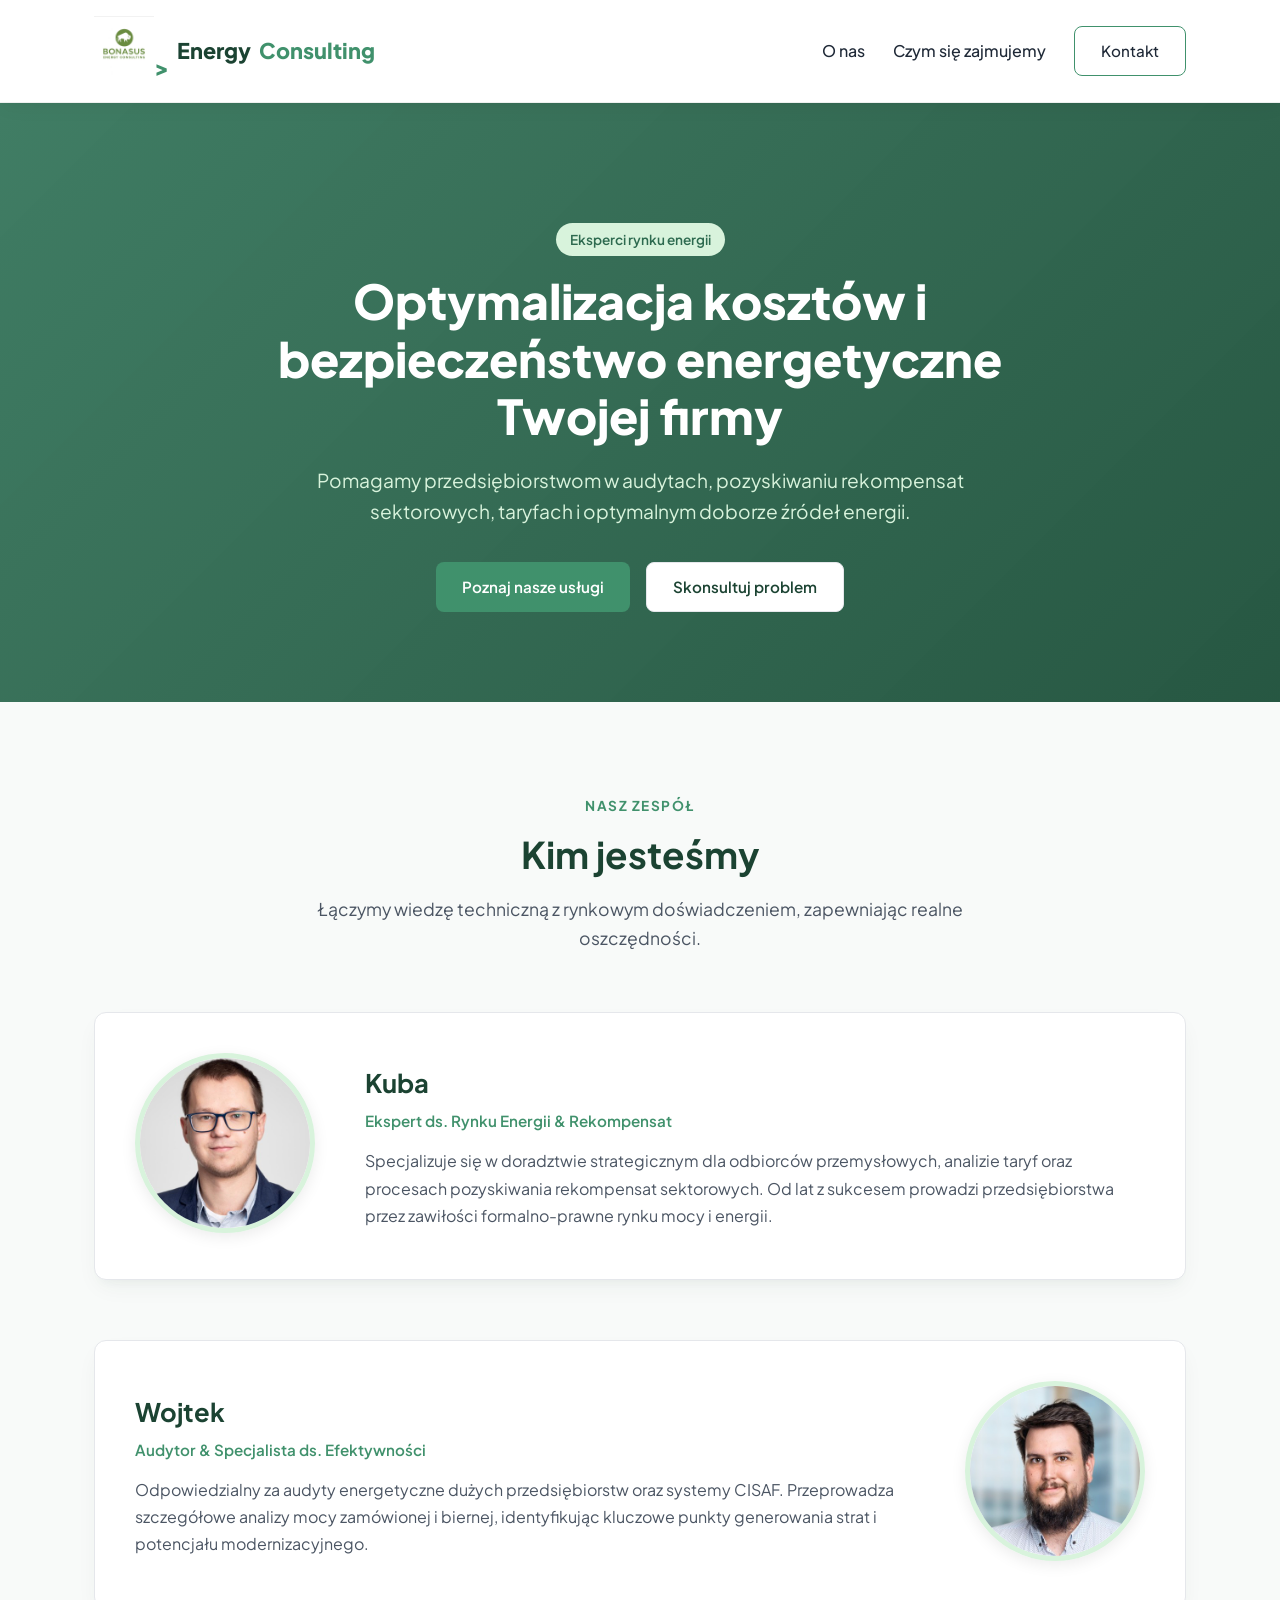
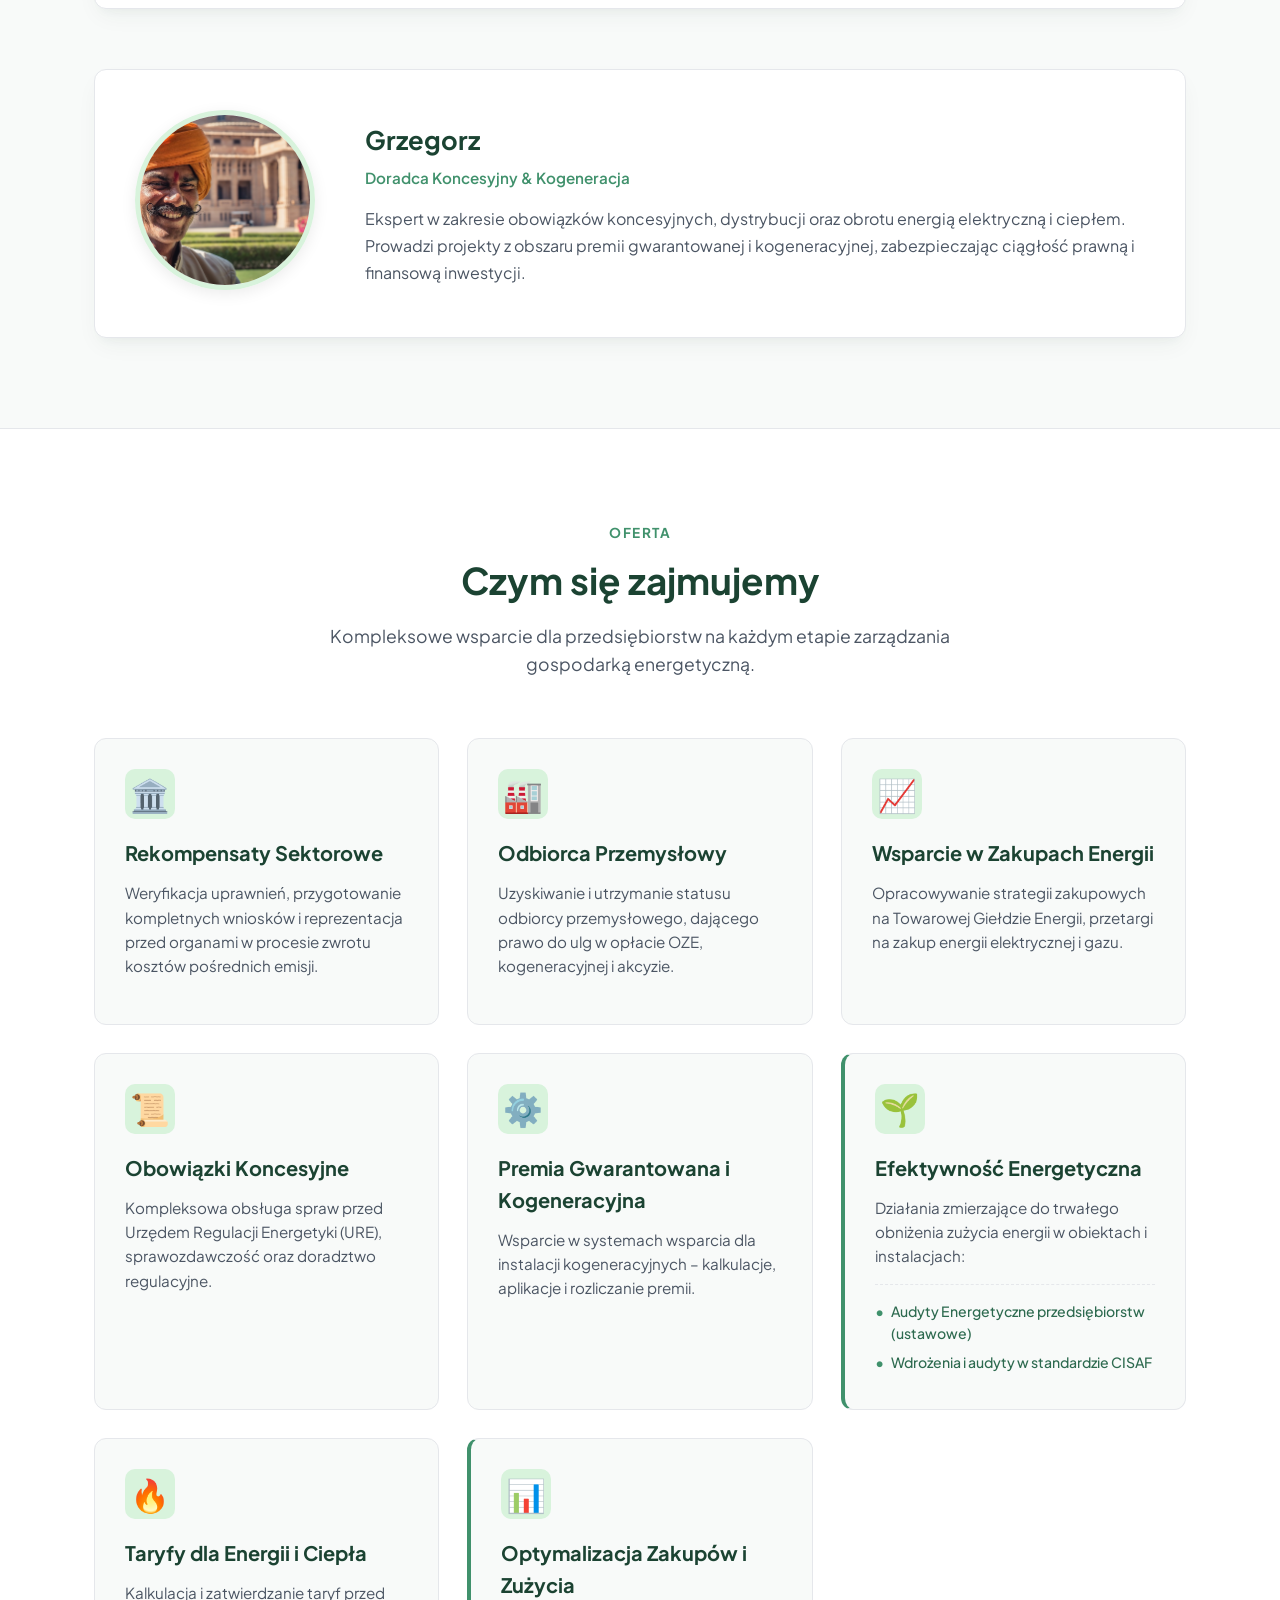
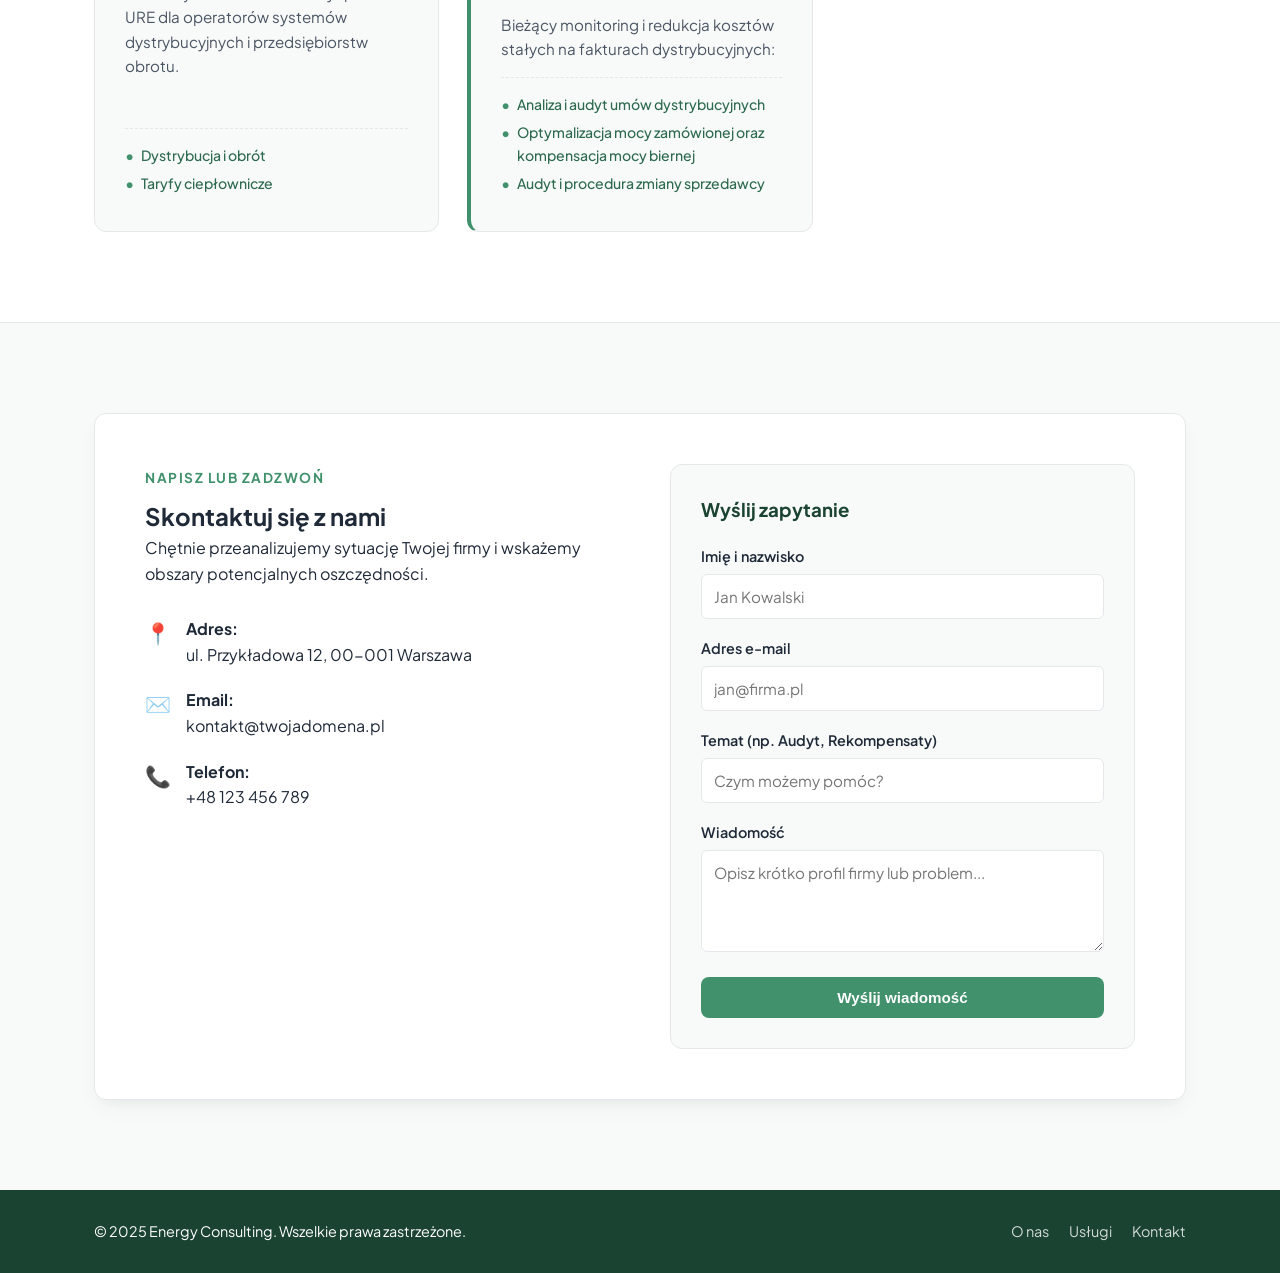
==== index.html @ 38e38ac5 "Css changes" ====
<!DOCTYPE html>
<html lang="pl">
<head>
    <meta charset="UTF-8">
    <meta name="viewport" content="width=device-width, initial-scale=1.0">
    <title>Doradztwo Energetyczne – Optymalizacja i Usługi</title>
    <link rel="preconnect" href="https://fonts.googleapis.com">
    <link rel="preconnect" href="https://fonts.gstatic.com" crossorigin>
    <link href="https://fonts.googleapis.com/css2?family=Plus+Jakarta+Sans:wght@400;500;600;700;800&display=swap" rel="stylesheet">
    <link rel="stylesheet" href="style.css">
</head>
<body>

    <!-- NAWIGACJA -->
    <header class="navbar">
        <div class="container nav-container">
            <a href="#" class="logo">
                <span class="logo-accent"><img src="photos/logo.jfif" alt="logo" width="60" height="60">></span> Energy<span>Consulting</span>
            </a>
            <nav class="nav-links">
                <a href="#o-nas">O nas</a>
                <a href="#uslugi">Czym się zajmujemy</a>
                <a href="#kontakt" class="btn btn-outline">Kontakt</a>
            </nav>
        </div>
    </header>

    <!-- HERO SECTION -->
    <section class="hero">
        <div class="container hero-content">
            <span class="badge">Eksperci rynku energii</span>
            <h1>Optymalizacja kosztów i bezpieczeństwo energetyczne Twojej firmy</h1>
            <p>Pomagamy przedsiębiorstwom w audytach, pozyskiwaniu rekompensat sektorowych, taryfach i optymalnym doborze źródeł energii.</p>
            <div class="hero-buttons">
                <a href="#uslugi" class="btn btn-primary">Poznaj nasze usługi</a>
                <a href="#kontakt" class="btn btn-secondary">Skonsultuj problem</a>
            </div>
        </div>
    </section>

    <!-- SEKCJA: O NAS / KIM JESTEŚMY (ZDJĘCIA NAPRZEMIENNIE LEWO/PRAWO) -->
    <section id="o-nas" class="section team-section">
        <div class="container">
            <div class="section-header">
                <span class="section-subtitle">Nasz zespół</span>
                <h2>Kim jesteśmy</h2>
                <p>Łączymy wiedzę techniczną z rynkowym doświadczeniem, zapewniając realne oszczędności.</p>
            </div>

            <div class="team-list">
                <!-- Osoba 1: Zdjęcie LEWO, tekst PRAWO -->
                <article class="team-card">
                    <div class="team-image-wrapper">
                        <img src="photos/Ja.jfif" alt="Kuba" class="team-avatar">
                    </div>
                    <div class="team-info">
                        <h3>Kuba</h3>
                        <span class="team-role">Ekspert ds. Rynku Energii & Rekompensat</span>
                        <p>Specjalizuje się w doradztwie strategicznym dla odbiorców przemysłowych, analizie taryf oraz procesach pozyskiwania rekompensat sektorowych. Od lat z sukcesem prowadzi przedsiębiorstwa przez zawiłości formalno-prawne rynku mocy i energii.</p>
                    </div>
                </article>

                <!-- Osoba 2: Zdjęcie PRAWO, tekst LEWO (odwrócone automatycznie przez CSS) -->
                <article class="team-card">
                    <div class="team-image-wrapper">
                        <img src="photos/Wojtek.jfif" alt="Wojtek" class="team-avatar">
                    </div>
                    <div class="team-info">
                        <h3>Wojtek</h3>
                        <span class="team-role">Audytor & Specjalista ds. Efektywności</span>
                        <p>Odpowiedzialny za audyty energetyczne dużych przedsiębiorstw oraz systemy CISAF. Przeprowadza szczegółowe analizy mocy zamówionej i biernej, identyfikując kluczowe punkty generowania strat i potencjału modernizacyjnego.</p>
                    </div>
                </article>

                <!-- Osoba 3: Zdjęcie LEWO, tekst PRAWO -->
                <article class="team-card">
                    <div class="team-image-wrapper">
                        <img src="photos/grzegorz.jpg" alt="Grzegorz" class="team-avatar">
                    </div>
                    <div class="team-info">
                        <h3>Grzegorz</h3>
                        <span class="team-role">Doradca Koncesyjny & Kogeneracja</span>
                        <p>Ekspert w zakresie obowiązków koncesyjnych, dystrybucji oraz obrotu energią elektryczną i ciepłem. Prowadzi projekty z obszaru premii gwarantowanej i kogeneracyjnej, zabezpieczając ciągłość prawną i finansową inwestycji.</p>
                    </div>
                </article>
            </div>
        </div>
    </section>

    <!-- SEKCJA: CZYM SIĘ ZAJMUJEMY / NASZE USŁUGI -->
    <section id="uslugi" class="section services-section">
        <div class="container">
            <div class="section-header">
                <span class="section-subtitle">Oferta</span>
                <h2>Czym się zajmujemy</h2>
                <p>Kompleksowe wsparcie dla przedsiębiorstw na każdym etapie zarządzania gospodarką energetyczną.</p>
            </div>

            <div class="services-grid">
                <!-- Usługa 1 -->
                <div class="service-card">
                    <div class="service-icon">🏛️</div>
                    <h3>Rekompensaty Sektorowe</h3>
                    <p>Weryfikacja uprawnień, przygotowanie kompletnych wniosków i reprezentacja przed organami w procesie zwrotu kosztów pośrednich emisji.</p>
                </div>

                <!-- Usługa 2 -->
                <div class="service-card">
                    <div class="service-icon">🏭</div>
                    <h3>Odbiorca Przemysłowy</h3>
                    <p>Uzyskiwanie i utrzymanie statusu odbiorcy przemysłowego, dającego prawo do ulg w opłacie OZE, kogeneracyjnej i akcyzie.</p>
                </div>

                <!-- Usługa 3 -->
                <div class="service-card">
                    <div class="service-icon">📈</div>
                    <h3>Wsparcie w Zakupach Energii</h3>
                    <p>Opracowywanie strategii zakupowych na Towarowej Giełdzie Energii, przetargi na zakup energii elektrycznej i gazu.</p>
                </div>

                <!-- Usługa 4 -->
                <div class="service-card">
                    <div class="service-icon">📜</div>
                    <h3>Obowiązki Koncesyjne</h3>
                    <p>Kompleksowa obsługa spraw przed Urzędem Regulacji Energetyki (URE), sprawozdawczość oraz doradztwo regulacyjne.</p>
                </div>

                <!-- Usługa 5 -->
                <div class="service-card">
                    <div class="service-icon">⚙️</div>
                    <h3>Premia Gwarantowana i Kogeneracyjna</h3>
                    <p>Wsparcie w systemach wsparcia dla instalacji kogeneracyjnych – kalkulacje, aplikacje i rozliczanie premii.</p>
                </div>

                <!-- Usługa 6 (Grupa) -->
                <div class="service-card featured">
                    <div class="service-icon">🌱</div>
                    <h3>Efektywność Energetyczna</h3>
                    <p>Działania zmierzające do trwałego obniżenia zużycia energii w obiektach i instalacjach:</p>
                    <ul class="service-subitems">
                        <li>Audyty Energetyczne przedsiębiorstw (ustawowe)</li>
                        <li>Wdrożenia i audyty w standardzie CISAF</li>
                    </ul>
                </div>

                <!-- Usługa 7 -->
                <div class="service-card">
                    <div class="service-icon">🔥</div>
                    <h3>Taryfy dla Energii i Ciepła</h3>
                    <p>Kalkulacja i zatwierdzanie taryf przed URE dla operatorów systemów dystrybucyjnych i przedsiębiorstw obrotu.</p>
                    <ul class="service-subitems">
                        <li>Dystrybucja i obrót</li>
                        <li>Taryfy ciepłownicze</li>
                    </ul>
                </div>

                <!-- Usługa 8 (Grupa) -->
                <div class="service-card featured">
                    <div class="service-icon">📊</div>
                    <h3>Optymalizacja Zakupów i Zużycia</h3>
                    <p>Bieżący monitoring i redukcja kosztów stałych na fakturach dystrybucyjnych:</p>
                    <ul class="service-subitems">
                        <li>Analiza i audyt umów dystrybucyjnych</li>
                        <li>Optymalizacja mocy zamówionej oraz kompensacja mocy biernej</li>
                        <li>Audyt i procedura zmiany sprzedawcy</li>
                    </ul>
                </div>
            </div>
        </div>
    </section>

    <!-- SEKCJA: KONTAKT -->
    <section id="kontakt" class="section contact-section">
        <div class="container">
            <div class="contact-wrapper">
                <div class="contact-info">
                    <span class="section-subtitle">Napisz lub zadzwoń</span>
                    <h2>Skontaktuj się z nami</h2>
                    <p>Chętnie przeanalizujemy sytuację Twojej firmy i wskażemy obszary potencjalnych oszczędności.</p>
                    
                    <div class="contact-details">
                        <div class="detail-item">
                            <span class="icon">📍</span>
                            <div>
                                <strong>Adres:</strong>
                                <p>ul. Przykładowa 12, 00-001 Warszawa</p>
                            </div>
                        </div>
                        <div class="detail-item">
                            <span class="icon">✉️</span>
                            <div>
                                <strong>Email:</strong>
                                <p>kontakt@twojadomena.pl</p>
                            </div>
                        </div>
                        <div class="detail-item">
                            <span class="icon">📞</span>
                            <div>
                                <strong>Telefon:</strong>
                                <p>+48 123 456 789</p>
                            </div>
                        </div>
                    </div>
                </div>

                <form class="contact-form" action="#" method="POST" onsubmit="event.preventDefault(); alert('Wiadomość testowa wysłana!');">
                    <h3>Wyślij zapytanie</h3>
                    <div class="form-group">
                        <label for="name">Imię i nazwisko</label>
                        <input type="text" id="name" required placeholder="Jan Kowalski">
                    </div>
                    <div class="form-group">
                        <label for="email">Adres e-mail</label>
                        <input type="email" id="email" required placeholder="jan@firma.pl">
                    </div>
                    <div class="form-group">
                        <label for="subject">Temat (np. Audyt, Rekompensaty)</label>
                        <input type="text" id="subject" placeholder="Czym możemy pomóc?">
                    </div>
                    <div class="form-group">
                        <label for="message">Wiadomość</label>
                        <textarea id="message" rows="4" required placeholder="Opisz krótko profil firmy lub problem..."></textarea>
                    </div>
                    <button type="submit" class="btn btn-primary btn-block">Wyślij wiadomość</button>
                </form>
            </div>
        </div>
    </section>

    <!-- FOOTER -->
    <footer class="footer">
        <div class="container footer-content">
            <p>&copy; 2025 Energy Consulting. Wszelkie prawa zastrzeżone.</p>
            <div class="footer-links">
                <a href="#o-nas">O nas</a>
                <a href="#uslugi">Usługi</a>
                <a href="#kontakt">Kontakt</a>
            </div>
        </div>
    </footer>

</body>
</html>
---- style.css ----
/* ==========================================================================
   1. ZMIENNE KOLORYSTYCZNE (PALETA ZIELONA - MOŻESZ JE DOWOLNIE ZMIENIAĆ)
   ========================================================================== */
:root {
    --primary: #1b4332;         /* Głęboka, elegancka zieleń bazowa */
    --primary-light: #2d6a4f;   /* Jaśniejsza zieleń do nagłówków / hoverów */
    --accent: #40916c;          /* Akcentowa zieleń (przyciski, ikony) */
    --accent-glow: #d8f3dc;     /* Bardzo jasna zieleń (tła badge'y, subtelne ramki) */
    
    --bg-main: #f8faf9;         /* Bardzo delikatne, czyste tło strony */
    --bg-card: #ffffff;         /* Białe tło kart */
    --text-dark: #1f2937;       /* Kolor głównego tekstu */
    --text-muted: #4b5563;      /* Stonowany kolor opisów */
    --border-color: #e5e7eb;    /* Kolor obramowań */
    
    --font-family: 'Plus Jakarta Sans', sans-serif;
    --radius: 12px;
    --shadow: 0 10px 25px -5px rgba(27, 67, 50, 0.06), 0 8px 10px -6px rgba(27, 67, 50, 0.04);
    --shadow-hover: 0 20px 30px -10px rgba(27, 67, 50, 0.12);
}

/* ==========================================================================
   2. RESET I BAZA
   ========================================================================== */
* {
    margin: 0;
    padding: 0;
    box-sizing: border-box;
}

html {
    scroll-behavior: smooth;
}

body {
    font-family: var(--font-family);
    background-color: var(--bg-main);
    color: var(--text-dark);
    line-height: 1.6;
}

.container {
    max-width: 1140px;
    margin: 0 auto;
    padding: 0 24px;
}

.section {
    padding: 90px 0;
}

.section-header {
    text-align: center;
    max-width: 700px;
    margin: 0 auto 60px auto;
}

.section-subtitle {
    display: inline-block;
    color: var(--accent);
    text-transform: uppercase;
    font-size: 0.85rem;
    font-weight: 700;
    letter-spacing: 1.5px;
    margin-bottom: 8px;
}

.section-header h2 {
    font-size: 2.3rem;
    color: var(--primary);
    margin-bottom: 12px;
}

.section-header p {
    color: var(--text-muted);
    font-size: 1.1rem;
}

/* ==========================================================================
   3. PRZYCISKI I ELEMENTY INTERFEJSU
   ========================================================================== */
.btn {
    display: inline-flex;
    align-items: center;
    justify-content: center;
    padding: 12px 26px;
    border-radius: 8px;
    font-weight: 600;
    font-size: 0.95rem;
    text-decoration: none;
    transition: all 0.25s ease;
    cursor: pointer;
    border: none;
}

.btn-primary {
    background-color: var(--accent);
    color: #ffffff;
}

.btn-primary:hover {
    background-color: var(--primary-light);
    transform: translateY(-2px);
    box-shadow: 0 6px 15px rgba(64, 145, 108, 0.3);
}

.btn-secondary {
    background-color: #ffffff;
    color: var(--primary);
    border: 1px solid var(--border-color);
}

.btn-secondary:hover {
    background-color: var(--accent-glow);
    border-color: var(--accent);
}

.btn-outline {
    border: 1px solid var(--accent);
    color: var(--accent);
    background: transparent;
}

.btn-outline:hover {
    background-color: var(--accent);
    color: #ffffff;
}

.btn-block {
    width: 100%;
}

.badge {
    background-color: var(--accent-glow);
    color: var(--primary-light);
    padding: 6px 14px;
    border-radius: 20px;
    font-size: 0.85rem;
    font-weight: 600;
    display: inline-block;
    margin-bottom: 16px;
}

/* ==========================================================================
   4. NAWIGACJA
   ========================================================================== */
.navbar {
    background: rgba(255, 255, 255, 0.95);
    backdrop-filter: blur(10px);
    -webkit-backdrop-filter: blur(10px);
    position: sticky;
    top: 0;
    z-index: 1000;
    border-bottom: 1px solid rgba(27, 67, 50, 0.08);
    box-shadow: 0 4px 20px -2px rgba(0, 0, 0, 0.06), 
                0 2px 6px -1px rgba(0, 0, 0, 0.03);
    padding: 16px 0;
    transition: all 0.3s ease;
}

.nav-container {
    display: flex;
    justify-content: space-between;
    align-items: center;
}

.logo {
    font-size: 1.35rem;
    font-weight: 800;
    color: var(--primary);
    text-decoration: none;
    display: flex;
    align-items: center;
    gap: 8px;
}

.logo span {
    color: var(--accent);
}

.nav-links {
    display: flex;
    align-items: center;
    gap: 28px;
}

.nav-links a {
    text-decoration: none;
    color: var(--text-dark);
    font-weight: 500;
    transition: color 0.2s;
}

.nav-links a:hover {
    color: var(--accent);
}

/* ==========================================================================
   5. HERO
   ========================================================================== */
.hero {
    background: 
        linear-gradient(135deg, rgba(49, 114, 87, 0.92) 0%, rgba(27, 78, 56, 0.95) 100%),
        url('https://images.unsplash.com/photo-1473341304170-971dccb5ac1e?w=1600&fit=crop') center/cover no-repeat;
    color: #ffffff;
    padding: 120px 0 90px 0;
    text-align: center;
    box-shadow: 0 15px 35px rgba(13, 34, 25, 0.15);
}

.hero-content {
    max-width: 800px;
}

.hero h1 {
    font-size: 3rem;
    line-height: 1.2;
    color: #ffffff;
    margin-bottom: 20px;
    font-weight: 800;
}

.hero p {
    font-size: 1.2rem;
    color: #d8f3dc;
    margin-bottom: 35px;
}

.hero-buttons {
    display: flex;
    justify-content: center;
    gap: 16px;
}

.hero::after {
    content: '';
    position: absolute;
    bottom: 0;
    left: 0;
    width: 100%;
    height: 3px;
    background: linear-gradient(90deg, transparent, var(--accent), transparent);
}

/* ==========================================================================
   6. O NAS: ZDJĘCIA W OKRĘGACH NAPRZEMIENNIE (LEWO / PRAWO / LEWO)
   ========================================================================== */
.team-section {
    background-color: var(--bg-main); /* #f8faf9 */
    position: relative;
    z-index: 1;
}

   .team-list {
    display: flex;
    flex-direction: column;
    gap: 60px;
}

.team-card {
    display: flex;
    align-items: center;
    gap: 50px;
    background: var(--bg-card);
    padding: 40px;
    border-radius: var(--radius);
    border: 1px solid var(--border-color);
    box-shadow: var(--shadow);
}

/* Co drugi element odwraca kolejność (zdjęcie po prawej) */
.team-card:nth-child(even) {
    flex-direction: row-reverse;
}

.team-image-wrapper {
    flex-shrink: 0;
}

/* Okrągłe zdjęcie z obramowaniem w kolorze akcentu */
.team-avatar {
    width: 180px;
    height: 180px;
    border-radius: 50%;
    object-fit: cover;
    border: 5px solid var(--accent-glow);
    box-shadow: 0 4px 15px rgba(0, 0, 0, 0.08);
}

.team-info h3 {
    font-size: 1.6rem;
    color: var(--primary);
    margin-bottom: 4px;
}

.team-role {
    display: inline-block;
    color: var(--accent);
    font-weight: 600;
    font-size: 0.95rem;
    margin-bottom: 14px;
}

.team-info p {
    color: var(--text-muted);
    line-height: 1.7;
}

/* ==========================================================================
   7. USŁUGI (SIATKA KART - W STYLU PAWELGRABOWSKI.PRO/USLUGI)
   ========================================================================== */
.services-section {
    background-color: #ffffff;
    border-top: 1px solid var(--border-color);
    border-bottom: 1px solid var(--border-color);
}

.services-grid {
    display: grid;
    grid-template-columns: repeat(auto-fit, minmax(260px, 1fr));
    gap: 28px;
}

.service-card {
    background: var(--bg-main);
    border: 1px solid var(--border-color);
    padding: 30px;
    border-radius: var(--radius);
    transition: all 0.3s ease;
    display: flex;
    flex-direction: column;
}

.service-card:hover {
    transform: translateY(-5px);
    box-shadow: var(--shadow-hover);
    border-color: var(--accent);
}

.service-icon {
    font-size: 2rem;
    margin-bottom: 18px;
    display: inline-flex;
    align-items: center;
    justify-content: center;
    width: 50px;
    height: 50px;
    border-radius: 10px;
    background: var(--accent-glow);
}

.service-card h3 {
    font-size: 1.25rem;
    color: var(--primary);
    margin-bottom: 12px;
}

.service-card p {
    color: var(--text-muted);
    font-size: 0.95rem;
    margin-bottom: 15px;
}

.service-subitems {
    list-style: none;
    margin-top: auto;
    padding-top: 15px;
    border-top: 1px dashed var(--border-color);
}

.service-subitems li {
    font-size: 0.88rem;
    color: var(--primary-light);
    font-weight: 500;
    margin-bottom: 6px;
    position: relative;
    padding-left: 16px;
}

.service-subitems li::before {
    content: "•";
    position: absolute;
    left: 0;
    color: var(--accent);
    font-weight: bold;
}

.service-card.featured {
    border-left: 4px solid var(--accent);
}

/* ==========================================================================
   8. FORMULARZ KONTAKTOWY
   ========================================================================== */
.contact-section {
    background-color: var(--bg-main);
}

.contact-wrapper {
    display: grid;
    grid-template-columns: 1fr 1fr;
    gap: 60px;
    background: var(--bg-card);
    padding: 50px;
    border-radius: var(--radius);
    border: 1px solid var(--border-color);
    box-shadow: var(--shadow);
}

.contact-details {
    margin-top: 30px;
    display: flex;
    flex-direction: column;
    gap: 20px;
}

.detail-item {
    display: flex;
    gap: 15px;
    align-items: flex-start;
}

.detail-item .icon {
    font-size: 1.3rem;
}

.contact-form {
    background: var(--bg-main);
    padding: 30px;
    border-radius: var(--radius);
    border: 1px solid var(--border-color);
}

.contact-form h3 {
    margin-bottom: 20px;
    color: var(--primary);
}

.form-group {
    margin-bottom: 18px;
}

.form-group label {
    display: block;
    font-size: 0.9rem;
    font-weight: 600;
    color: var(--text-dark);
    margin-bottom: 6px;
}

.form-group input,
.form-group textarea {
    width: 100%;
    padding: 12px;
    border: 1px solid var(--border-color);
    border-radius: 6px;
    font-family: inherit;
    font-size: 0.95rem;
    background: #ffffff;
    transition: border-color 0.2s;
}

.form-group input:focus,
.form-group textarea:focus {
    outline: none;
    border-color: var(--accent);
    box-shadow: 0 0 0 3px rgba(64, 145, 108, 0.15);
}

/* ==========================================================================
   9. STOPKA I RESPONSYWNOŚĆ (MOBILE)
   ========================================================================== */
.footer {
    background: var(--primary);
    color: #ffffff;
    padding: 30px 0;
    font-size: 0.9rem;
}

.footer-content {
    display: flex;
    justify-content: space-between;
    align-items: center;
}

.footer-links {
    display: flex;
    gap: 20px;
}

.footer-links a {
    color: #ffffff;
    text-decoration: none;
    opacity: 0.8;
}

.footer-links a:hover {
    opacity: 1;
}

@media (max-width: 900px) {
    .contact-wrapper {
        grid-template-columns: 1fr;
    }
}

@media (max-width: 768px) {
    .hero h1 {
        font-size: 2.1rem;
    }
    
    .team-card, 
    .team-card:nth-child(even) {
        flex-direction: column;
        text-align: center;
        padding: 30px 20px;
    }

    .nav-links {
        display: none; /* w prostej wersji ukryte na telefonie */
    }

    .footer-content {
        flex-direction: column;
        gap: 15px;
        text-align: center;
    }
}
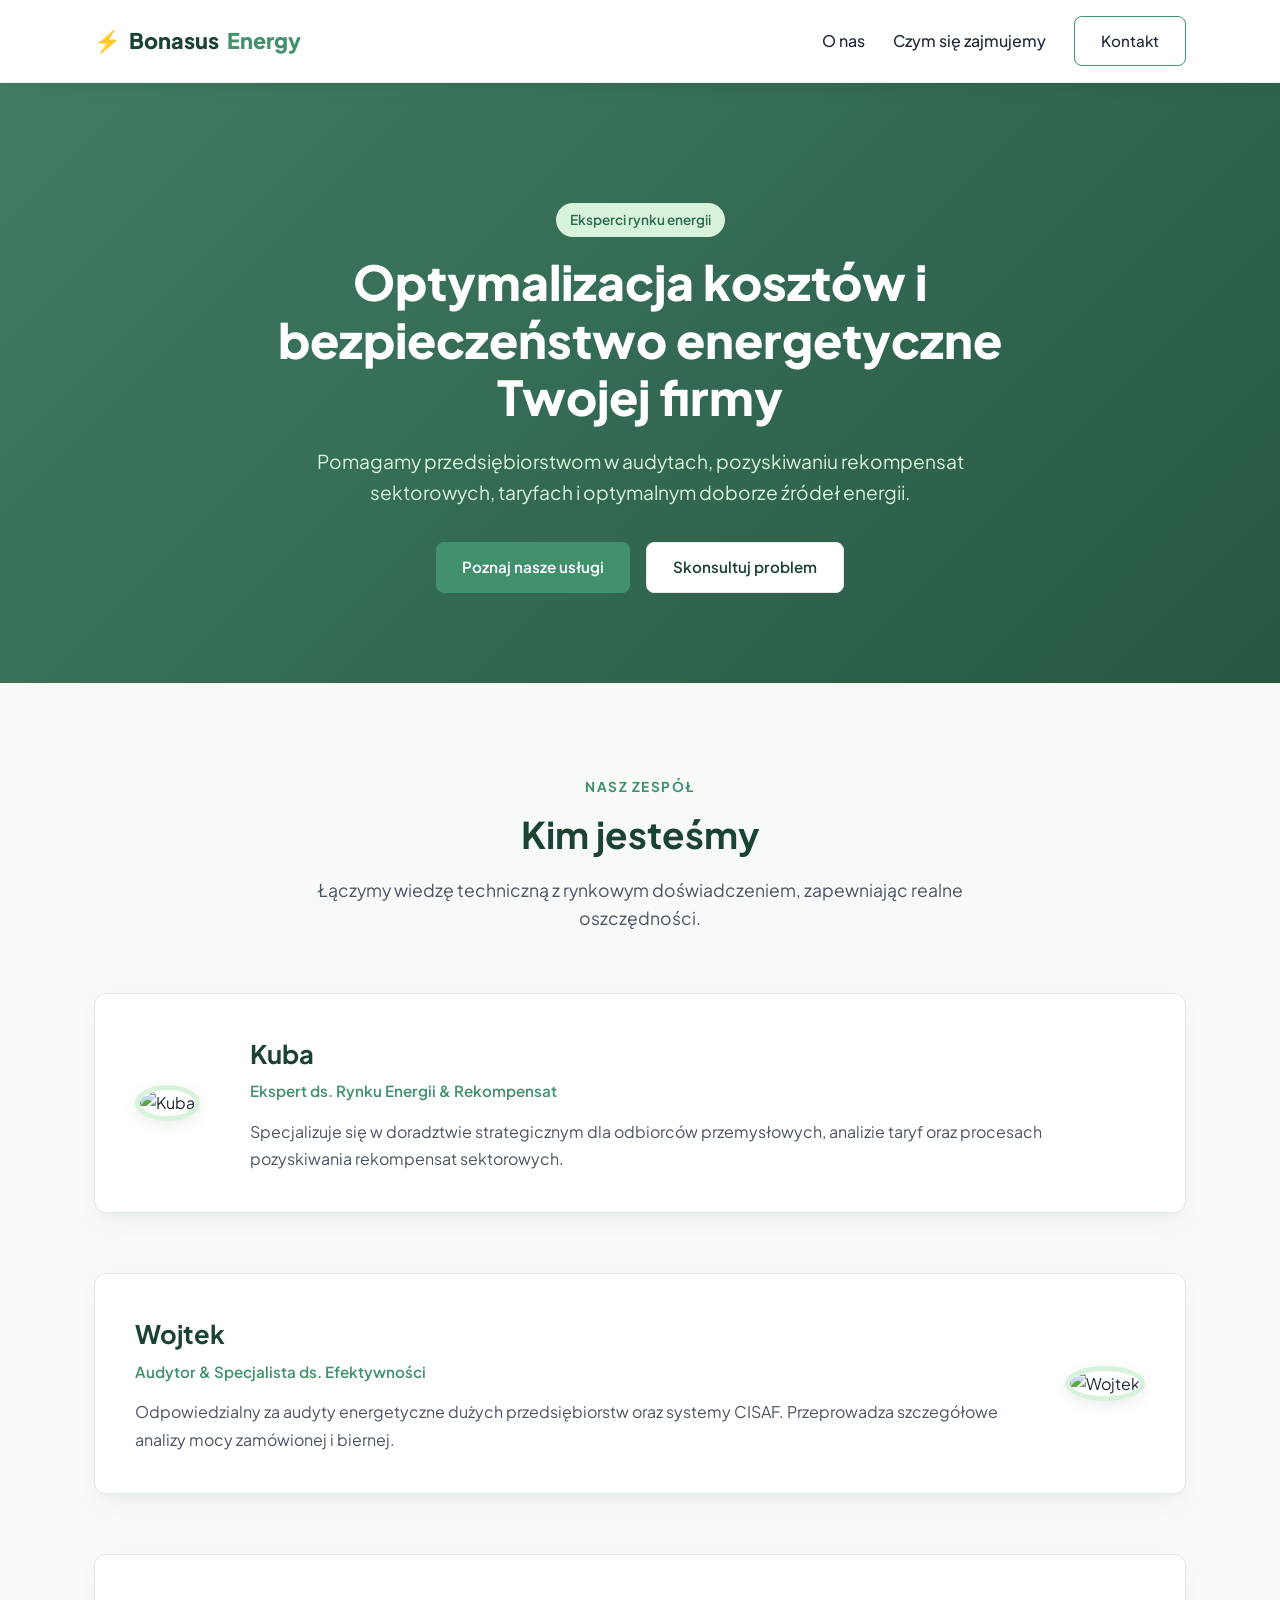
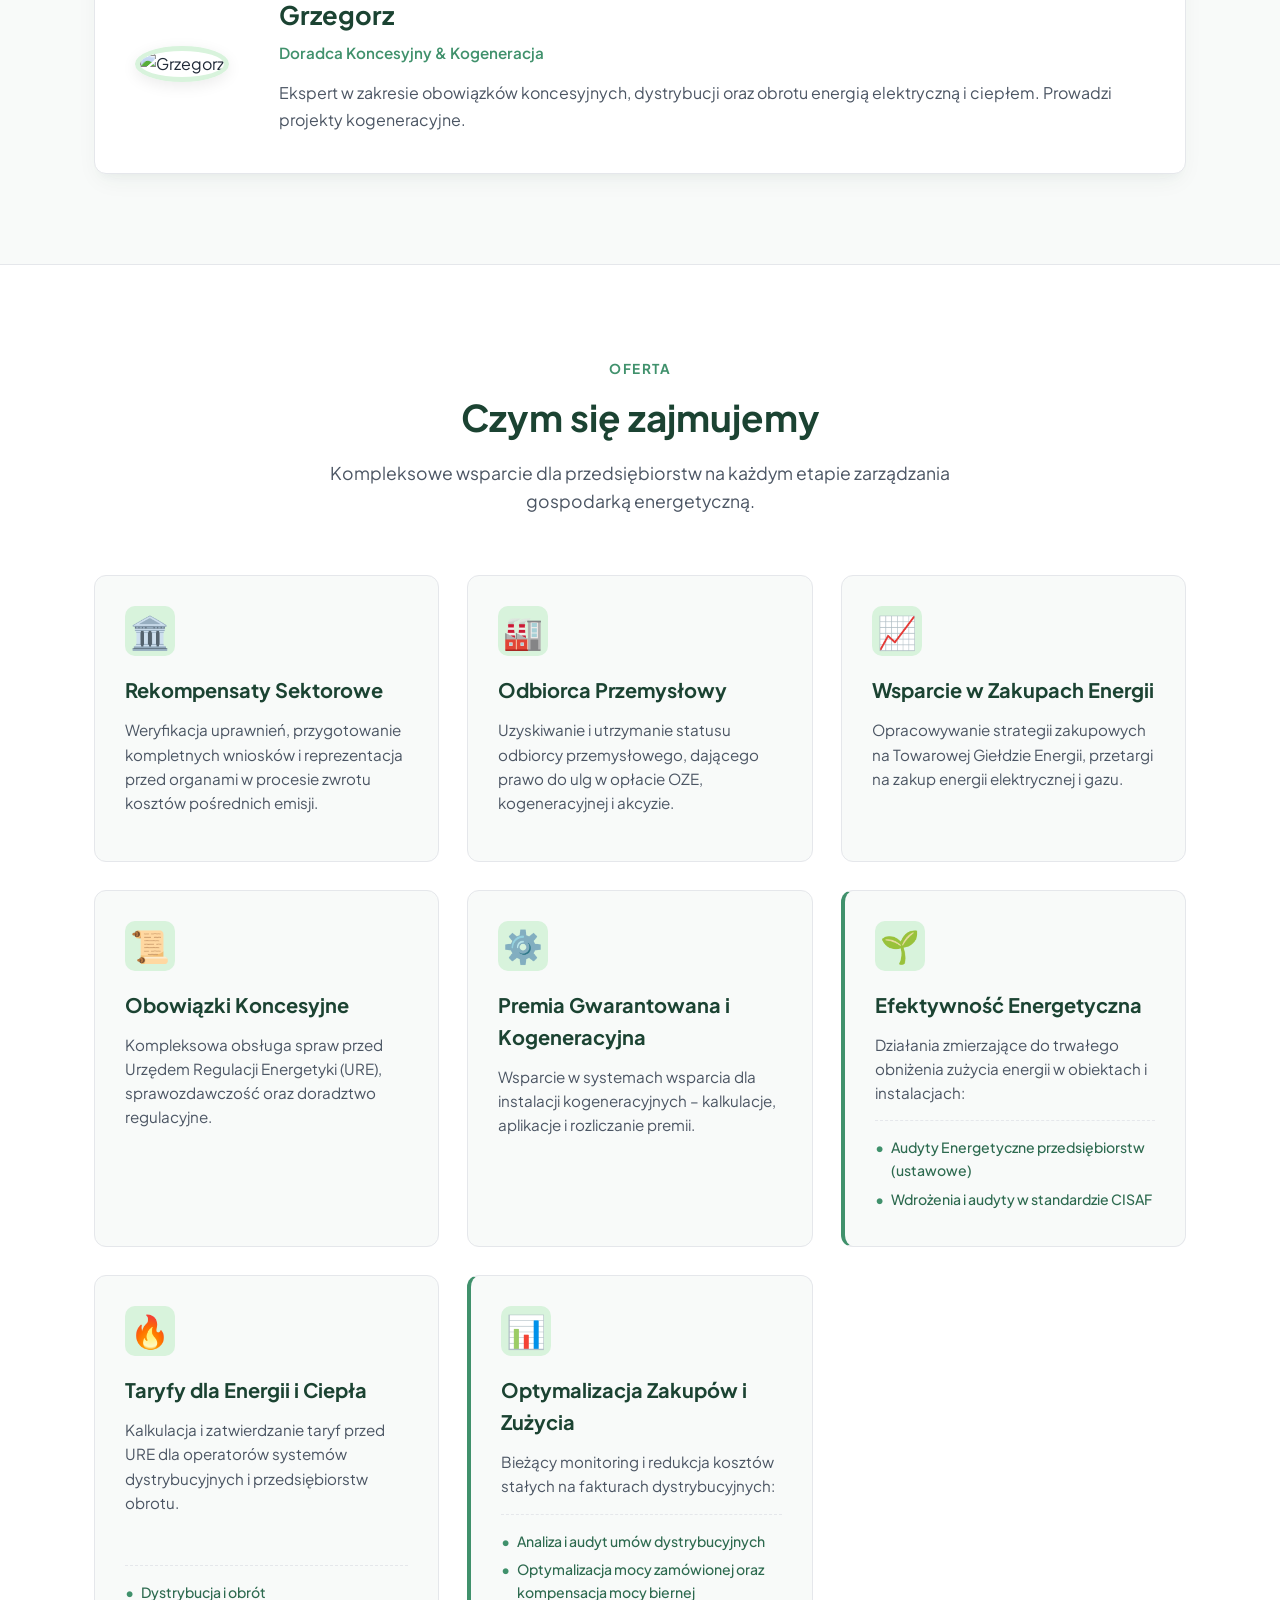
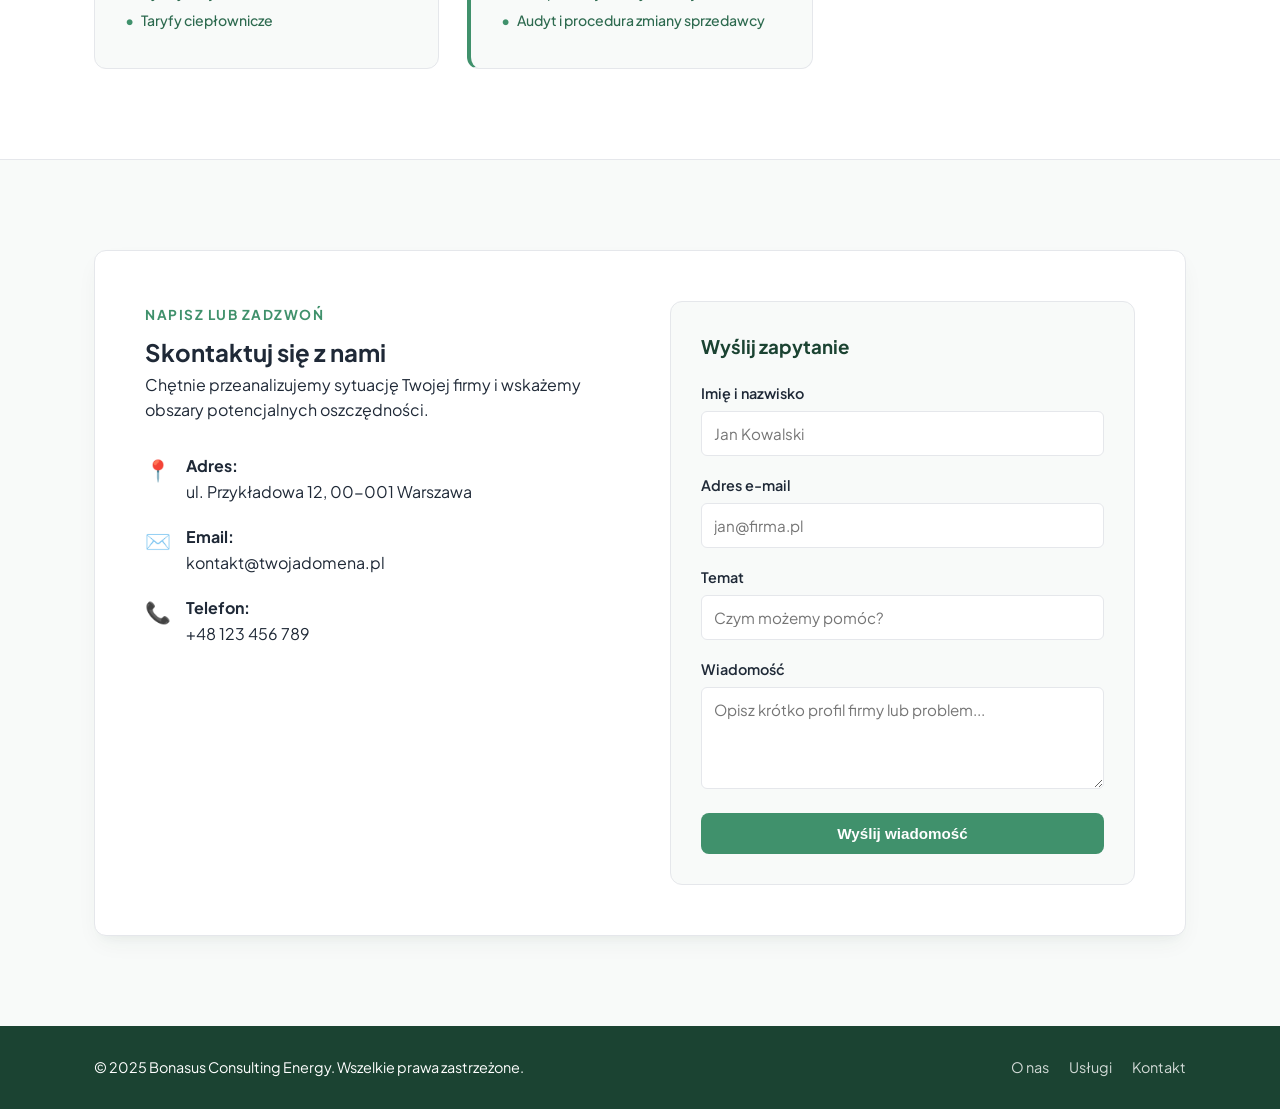
==== commit 86b24d44: "New JS script and a few changes" ====
--- a/index.html
+++ b/index.html
@@ -3,7 +3,7 @@
 <head>
     <meta charset="UTF-8">
     <meta name="viewport" content="width=device-width, initial-scale=1.0">
-    <title>Doradztwo Energetyczne – Optymalizacja i Usługi</title>
+    <title>Bonasus Consulting Energy – Doradztwo i Optymalizacja</title>
     <link rel="preconnect" href="https://fonts.googleapis.com">
     <link rel="preconnect" href="https://fonts.gstatic.com" crossorigin>
     <link href="https://fonts.googleapis.com/css2?family=Plus+Jakarta+Sans:wght@400;500;600;700;800&display=swap" rel="stylesheet">
@@ -15,7 +15,7 @@
     <header class="navbar">
         <div class="container nav-container">
             <a href="#" class="logo">
-                <span class="logo-accent"><img src="photos/logo.jfif" alt="logo" width="60" height="60">></span> Energy<span>Consulting</span>
+                <span class="logo-accent">⚡</span> Bonasus<span>Energy</span>
             </a>
             <nav class="nav-links">
                 <a href="#o-nas">O nas</a>
@@ -28,9 +28,9 @@
     <!-- HERO SECTION -->
     <section class="hero">
         <div class="container hero-content">
-            <span class="badge">Eksperci rynku energii</span>
-            <h1>Optymalizacja kosztów i bezpieczeństwo energetyczne Twojej firmy</h1>
-            <p>Pomagamy przedsiębiorstwom w audytach, pozyskiwaniu rekompensat sektorowych, taryfach i optymalnym doborze źródeł energii.</p>
+            <span class="badge" id="hero-badge">Eksperci rynku energii</span>
+            <h1 id="hero-title">Optymalizacja kosztów i bezpieczeństwo energetyczne Twojej firmy</h1>
+            <p id="hero-desc">Pomagamy przedsiębiorstwom w audytach, pozyskiwaniu rekompensat sektorowych, taryfach i optymalnym doborze źródeł energii.</p>
             <div class="hero-buttons">
                 <a href="#uslugi" class="btn btn-primary">Poznaj nasze usługi</a>
                 <a href="#kontakt" class="btn btn-secondary">Skonsultuj problem</a>
@@ -38,7 +38,7 @@
         </div>
     </section>
 
-    <!-- SEKCJA: O NAS / KIM JESTEŚMY (ZDJĘCIA NAPRZEMIENNIE LEWO/PRAWO) -->
+    <!-- SEKCJA: O NAS -->
     <section id="o-nas" class="section team-section">
         <div class="container">
             <div class="section-header">
@@ -47,47 +47,47 @@
                 <p>Łączymy wiedzę techniczną z rynkowym doświadczeniem, zapewniając realne oszczędności.</p>
             </div>
 
-            <div class="team-list">
-                <!-- Osoba 1: Zdjęcie LEWO, tekst PRAWO -->
+            <div class="team-list" id="team-container">
+                <!-- Kuba: Lewo -->
                 <article class="team-card">
                     <div class="team-image-wrapper">
-                        <img src="photos/Ja.jfif" alt="Kuba" class="team-avatar">
+                        <img src="https://images.unsplash.com/photo-1560250097-0b93528c311a?w=400&h=400&fit=crop&crop=face" alt="Kuba" class="team-avatar">
                     </div>
                     <div class="team-info">
                         <h3>Kuba</h3>
                         <span class="team-role">Ekspert ds. Rynku Energii & Rekompensat</span>
-                        <p>Specjalizuje się w doradztwie strategicznym dla odbiorców przemysłowych, analizie taryf oraz procesach pozyskiwania rekompensat sektorowych. Od lat z sukcesem prowadzi przedsiębiorstwa przez zawiłości formalno-prawne rynku mocy i energii.</p>
+                        <p>Specjalizuje się w doradztwie strategicznym dla odbiorców przemysłowych, analizie taryf oraz procesach pozyskiwania rekompensat sektorowych.</p>
                     </div>
                 </article>
 
-                <!-- Osoba 2: Zdjęcie PRAWO, tekst LEWO (odwrócone automatycznie przez CSS) -->
+                <!-- Wojtek: Prawo -->
                 <article class="team-card">
                     <div class="team-image-wrapper">
-                        <img src="photos/Wojtek.jfif" alt="Wojtek" class="team-avatar">
+                        <img src="https://images.unsplash.com/photo-1519085360753-af0119f7cbe7?w=400&h=400&fit=crop&crop=face" alt="Wojtek" class="team-avatar">
                     </div>
                     <div class="team-info">
                         <h3>Wojtek</h3>
                         <span class="team-role">Audytor & Specjalista ds. Efektywności</span>
-                        <p>Odpowiedzialny za audyty energetyczne dużych przedsiębiorstw oraz systemy CISAF. Przeprowadza szczegółowe analizy mocy zamówionej i biernej, identyfikując kluczowe punkty generowania strat i potencjału modernizacyjnego.</p>
+                        <p>Odpowiedzialny za audyty energetyczne dużych przedsiębiorstw oraz systemy CISAF. Przeprowadza szczegółowe analizy mocy zamówionej i biernej.</p>
                     </div>
                 </article>
 
-                <!-- Osoba 3: Zdjęcie LEWO, tekst PRAWO -->
+                <!-- Grzegorz: Lewo -->
                 <article class="team-card">
                     <div class="team-image-wrapper">
-                        <img src="photos/grzegorz.jpg" alt="Grzegorz" class="team-avatar">
+                        <img src="https://images.unsplash.com/photo-1507003211169-0a1dd7228f2d?w=400&h=400&fit=crop&crop=face" alt="Grzegorz" class="team-avatar">
                     </div>
                     <div class="team-info">
                         <h3>Grzegorz</h3>
                         <span class="team-role">Doradca Koncesyjny & Kogeneracja</span>
-                        <p>Ekspert w zakresie obowiązków koncesyjnych, dystrybucji oraz obrotu energią elektryczną i ciepłem. Prowadzi projekty z obszaru premii gwarantowanej i kogeneracyjnej, zabezpieczając ciągłość prawną i finansową inwestycji.</p>
+                        <p>Ekspert w zakresie obowiązków koncesyjnych, dystrybucji oraz obrotu energią elektryczną i ciepłem. Prowadzi projekty kogeneracyjne.</p>
                     </div>
                 </article>
             </div>
         </div>
     </section>
 
-    <!-- SEKCJA: CZYM SIĘ ZAJMUJEMY / NASZE USŁUGI -->
+    <!-- SEKCJA: USŁUGI -->
     <section id="uslugi" class="section services-section">
         <div class="container">
             <div class="section-header">
@@ -96,43 +96,37 @@
                 <p>Kompleksowe wsparcie dla przedsiębiorstw na każdym etapie zarządzania gospodarką energetyczną.</p>
             </div>
 
-            <div class="services-grid">
-                <!-- Usługa 1 -->
+            <div class="services-grid" id="services-container">
                 <div class="service-card">
                     <div class="service-icon">🏛️</div>
                     <h3>Rekompensaty Sektorowe</h3>
                     <p>Weryfikacja uprawnień, przygotowanie kompletnych wniosków i reprezentacja przed organami w procesie zwrotu kosztów pośrednich emisji.</p>
                 </div>
 
-                <!-- Usługa 2 -->
                 <div class="service-card">
                     <div class="service-icon">🏭</div>
                     <h3>Odbiorca Przemysłowy</h3>
                     <p>Uzyskiwanie i utrzymanie statusu odbiorcy przemysłowego, dającego prawo do ulg w opłacie OZE, kogeneracyjnej i akcyzie.</p>
                 </div>
 
-                <!-- Usługa 3 -->
                 <div class="service-card">
                     <div class="service-icon">📈</div>
                     <h3>Wsparcie w Zakupach Energii</h3>
                     <p>Opracowywanie strategii zakupowych na Towarowej Giełdzie Energii, przetargi na zakup energii elektrycznej i gazu.</p>
                 </div>
 
-                <!-- Usługa 4 -->
                 <div class="service-card">
                     <div class="service-icon">📜</div>
                     <h3>Obowiązki Koncesyjne</h3>
                     <p>Kompleksowa obsługa spraw przed Urzędem Regulacji Energetyki (URE), sprawozdawczość oraz doradztwo regulacyjne.</p>
                 </div>
 
-                <!-- Usługa 5 -->
                 <div class="service-card">
                     <div class="service-icon">⚙️</div>
                     <h3>Premia Gwarantowana i Kogeneracyjna</h3>
                     <p>Wsparcie w systemach wsparcia dla instalacji kogeneracyjnych – kalkulacje, aplikacje i rozliczanie premii.</p>
                 </div>
 
-                <!-- Usługa 6 (Grupa) -->
                 <div class="service-card featured">
                     <div class="service-icon">🌱</div>
                     <h3>Efektywność Energetyczna</h3>
@@ -143,7 +137,6 @@
                     </ul>
                 </div>
 
-                <!-- Usługa 7 -->
                 <div class="service-card">
                     <div class="service-icon">🔥</div>
                     <h3>Taryfy dla Energii i Ciepła</h3>
@@ -154,7 +147,6 @@
                     </ul>
                 </div>
 
-                <!-- Usługa 8 (Grupa) -->
                 <div class="service-card featured">
                     <div class="service-icon">📊</div>
                     <h3>Optymalizacja Zakupów i Zużycia</h3>
@@ -183,21 +175,21 @@
                             <span class="icon">📍</span>
                             <div>
                                 <strong>Adres:</strong>
-                                <p>ul. Przykładowa 12, 00-001 Warszawa</p>
+                                <p id="contact-address">ul. Przykładowa 12, 00-001 Warszawa</p>
                             </div>
                         </div>
                         <div class="detail-item">
                             <span class="icon">✉️</span>
                             <div>
                                 <strong>Email:</strong>
-                                <p>kontakt@twojadomena.pl</p>
+                                <p id="contact-email">kontakt@twojadomena.pl</p>
                             </div>
                         </div>
                         <div class="detail-item">
                             <span class="icon">📞</span>
                             <div>
                                 <strong>Telefon:</strong>
-                                <p>+48 123 456 789</p>
+                                <p id="contact-phone">+48 123 456 789</p>
                             </div>
                         </div>
                     </div>
@@ -214,7 +206,7 @@
                         <input type="email" id="email" required placeholder="jan@firma.pl">
                     </div>
                     <div class="form-group">
-                        <label for="subject">Temat (np. Audyt, Rekompensaty)</label>
+                        <label for="subject">Temat</label>
                         <input type="text" id="subject" placeholder="Czym możemy pomóc?">
                     </div>
                     <div class="form-group">
@@ -227,10 +219,10 @@
         </div>
     </section>
 
-    <!-- FOOTER -->
+    <!-- STOPKA -->
     <footer class="footer">
         <div class="container footer-content">
-            <p>&copy; 2025 Energy Consulting. Wszelkie prawa zastrzeżone.</p>
+            <p>&copy; 2025 Bonasus Consulting Energy. Wszelkie prawa zastrzeżone.</p>
             <div class="footer-links">
                 <a href="#o-nas">O nas</a>
                 <a href="#uslugi">Usługi</a>
@@ -239,5 +231,6 @@
         </div>
     </footer>
 
+    <script src="script.js"></script>
 </body>
 </html>
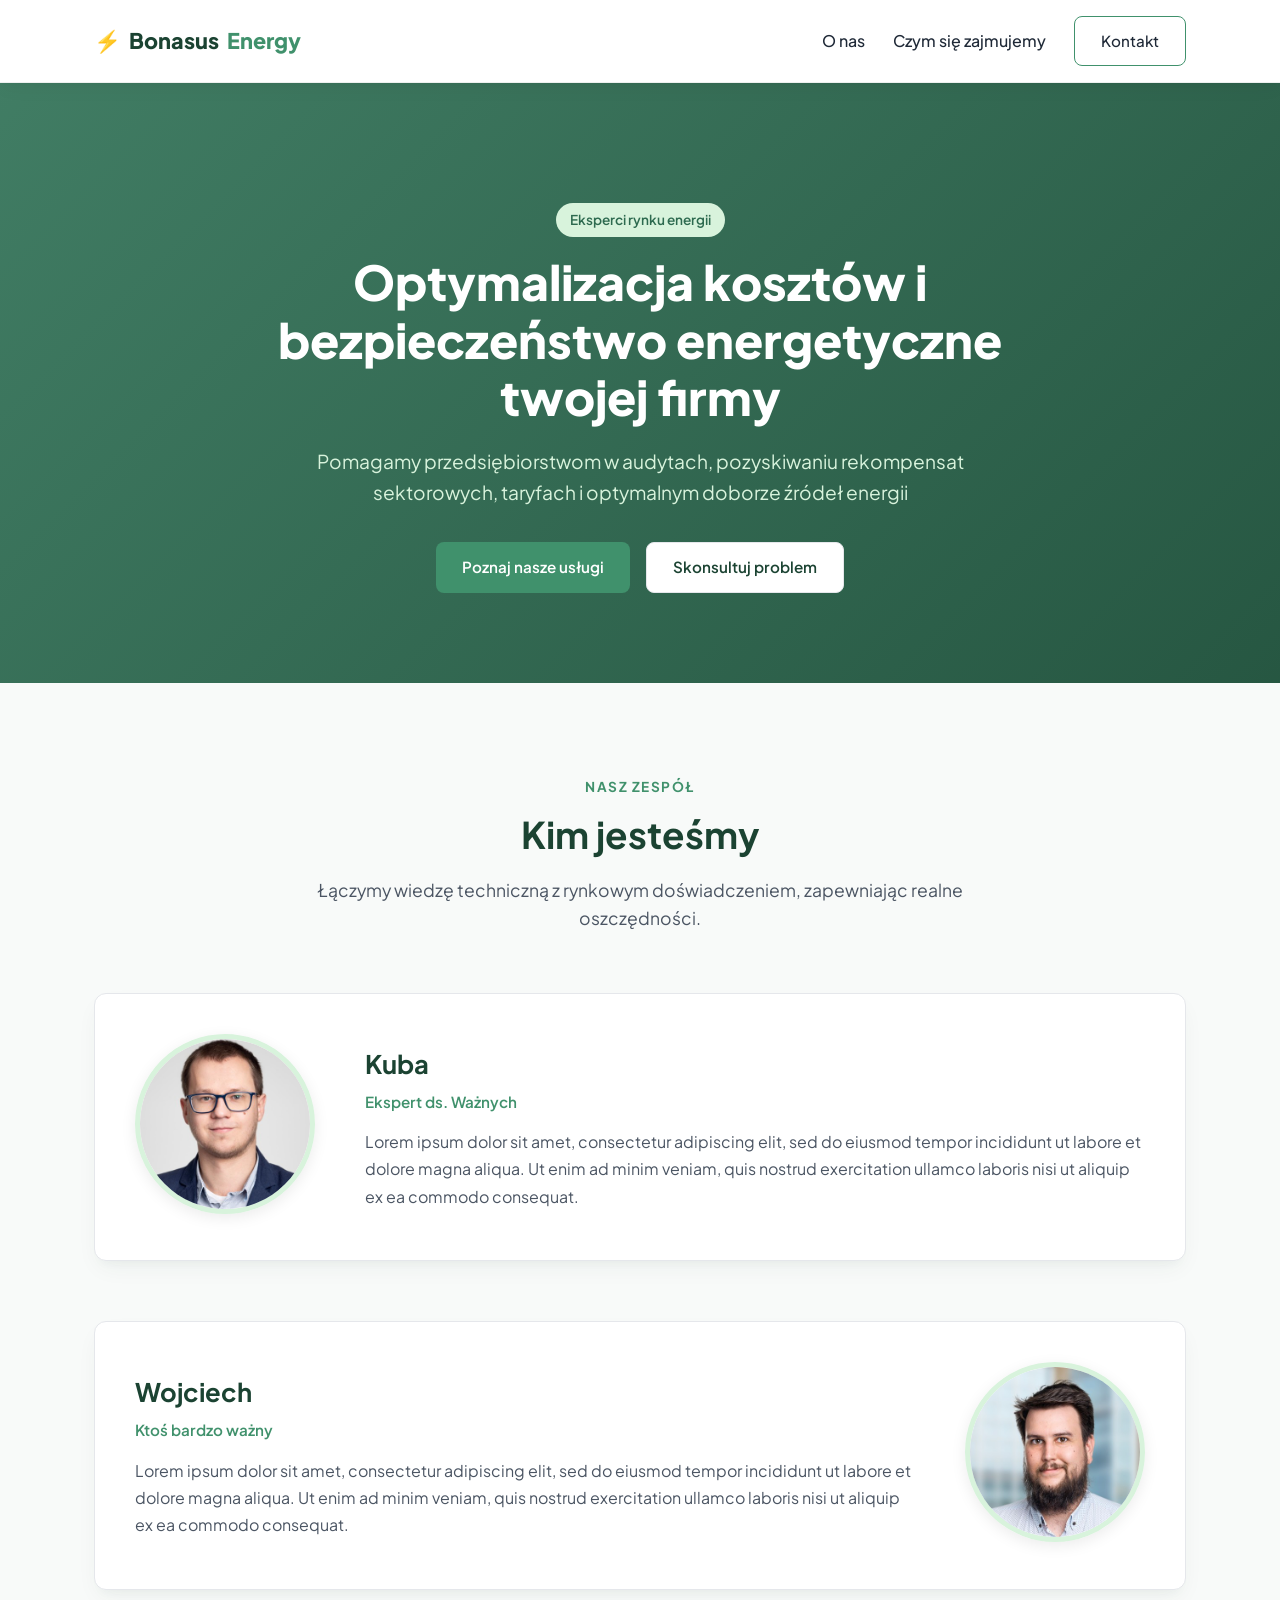
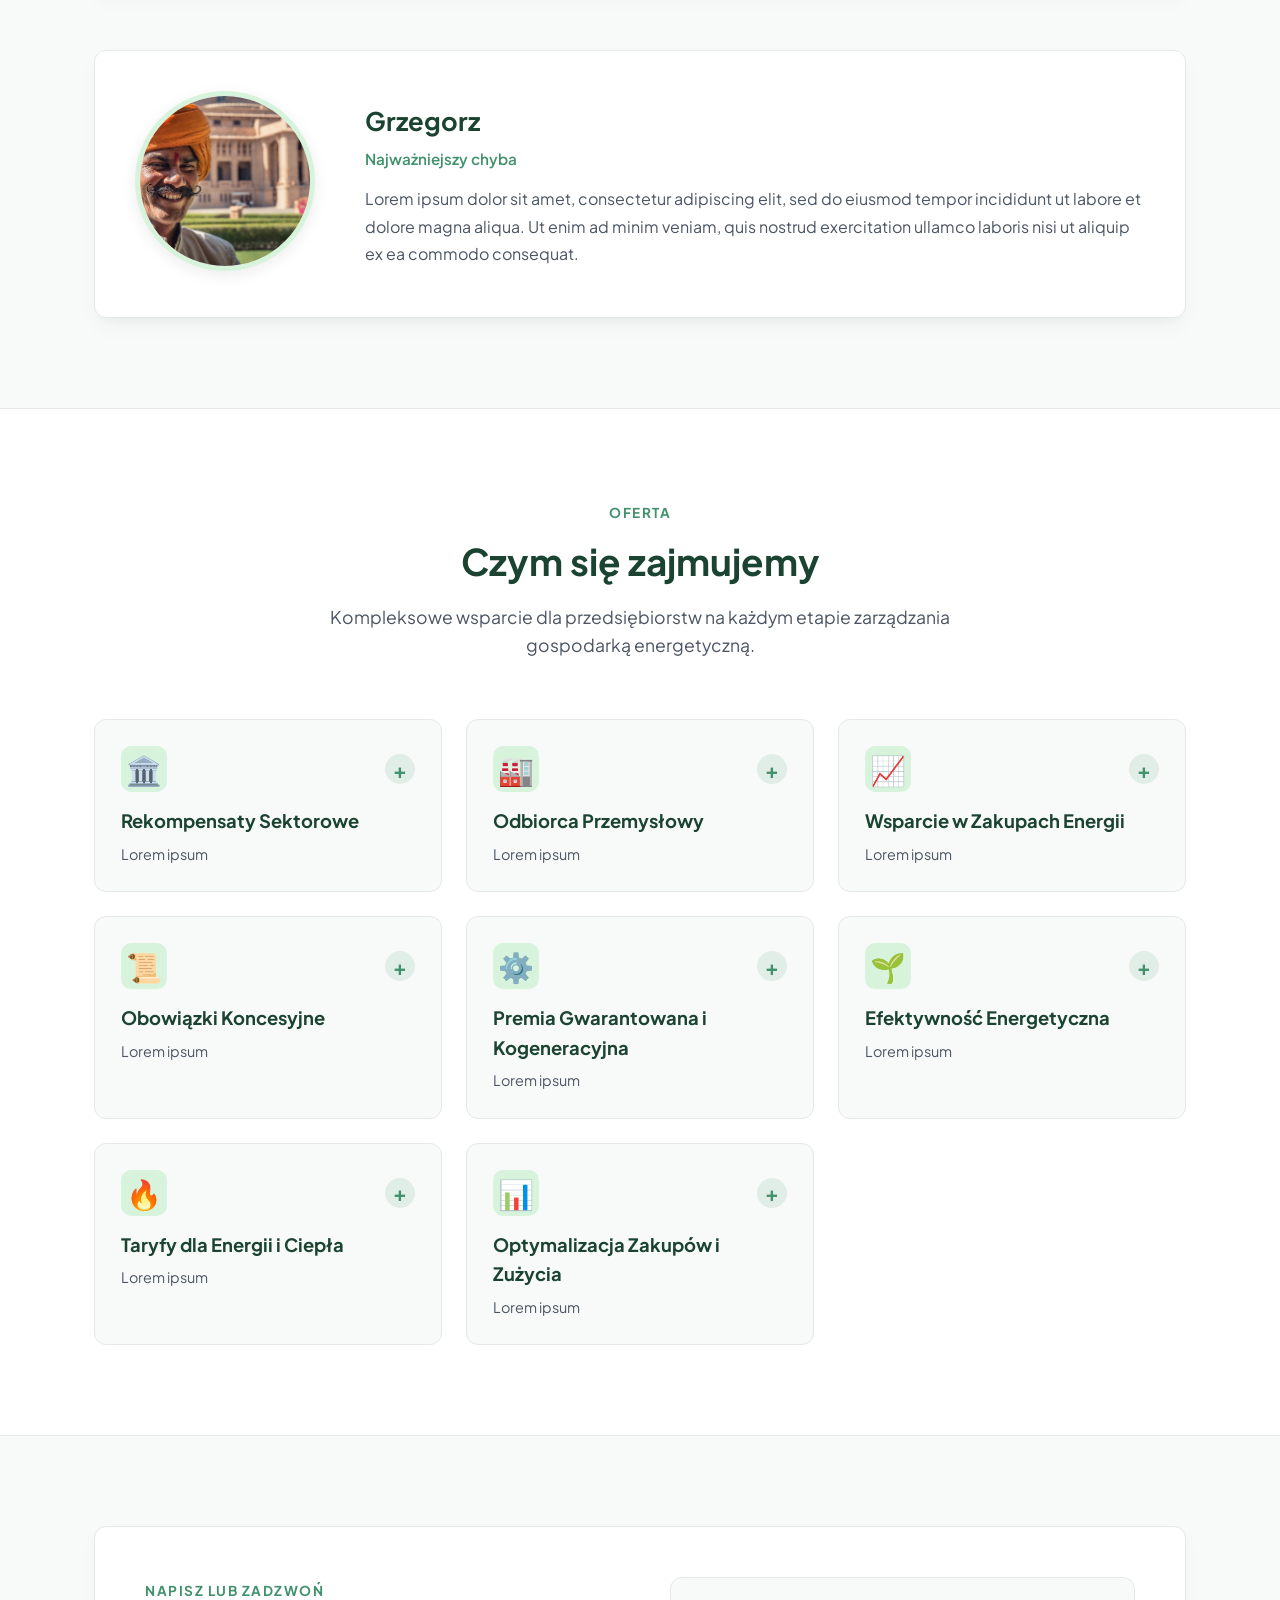
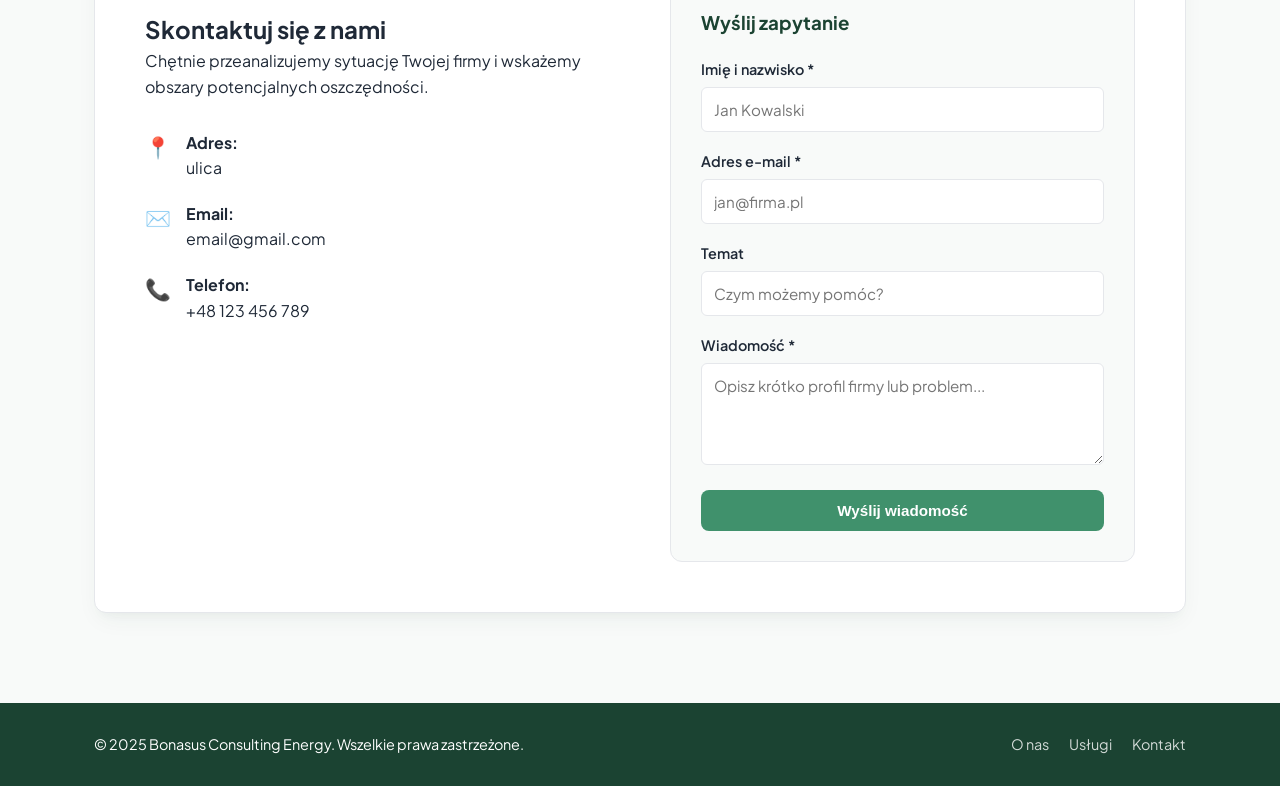
==== commit f4bf980e: "Contact forms, and few scripts" ====
--- a/index.html
+++ b/index.html
@@ -195,28 +195,31 @@
                     </div>
                 </div>
 
-                <form class="contact-form" action="#" method="POST" onsubmit="event.preventDefault(); alert('Wiadomość testowa wysłana!');">
-                    <h3>Wyślij zapytanie</h3>
-                    <div class="form-group">
-                        <label for="name">Imię i nazwisko</label>
-                        <input type="text" id="name" required placeholder="Jan Kowalski">
-                    </div>
-                    <div class="form-group">
-                        <label for="email">Adres e-mail</label>
-                        <input type="email" id="email" required placeholder="jan@firma.pl">
+                <form class="contact-form" id="contact-form">
+                     <h3>Wyślij zapytanie</h3>
+    
+                    <div class="form-group">
+                        <label for="name">Imię i nazwisko *</label>
+                        <input type="text" id="name" name="name" required placeholder="Jan Kowalski">
+                    </div>
+                    <div class="form-group">
+                        <label for="email">Adres e-mail *</label>
+                        <input type="email" id="email" name="email" required placeholder="jan@firma.pl">
                     </div>
                     <div class="form-group">
                         <label for="subject">Temat</label>
-                        <input type="text" id="subject" placeholder="Czym możemy pomóc?">
-                    </div>
-                    <div class="form-group">
-                        <label for="message">Wiadomość</label>
-                        <textarea id="message" rows="4" required placeholder="Opisz krótko profil firmy lub problem..."></textarea>
-                    </div>
-                    <button type="submit" class="btn btn-primary btn-block">Wyślij wiadomość</button>
+                        <input type="text" id="subject" name="subject" placeholder="Czym możemy pomóc?">
+                    </div>
+                    <div class="form-group">
+                        <label for="message">Wiadomość *</label>
+                        <textarea id="message" name="message" rows="4" required placeholder="Opisz krótko profil firmy lub problem..."></textarea>
+                    </div>
+
+                        <!-- Kontener na komunikaty sukcesu/błędu -->
+                    <div id="form-feedback" class="form-feedback"></div>
+
+                    <button type="submit" id="btn-submit" class="btn btn-primary btn-block">Wyślij wiadomość</button>
                 </form>
-            </div>
-        </div>
     </section>
 
     <!-- STOPKA -->
@@ -231,6 +234,6 @@
         </div>
     </footer>
 
-    <script src="script.js"></script>
+    <script src="script.js?v=2"></script>
 </body>
 </html>
--- a/style.css
+++ b/style.css
@@ -307,7 +307,7 @@
 }
 
 /* ==========================================================================
-   7. USŁUGI (SIATKA KART - W STYLU PAWELGRABOWSKI.PRO/USLUGI)
+   7. USŁUGI (SIATKA 3-KOLUMNOWA Z GÓRNYM SPOTLIGHTEM NA 3 KOLUMNY)
    ========================================================================== */
 .services-section {
     background-color: #ffffff;
@@ -317,62 +317,130 @@
 
 .services-grid {
     display: grid;
-    grid-template-columns: repeat(auto-fit, minmax(260px, 1fr));
-    gap: 28px;
-}
-
+    grid-template-columns: repeat(3, 1fr);
+    gap: 24px;
+    align-items: stretch;
+}
+
+/* DOMYŚLNY WYGLĄD ZWYKŁEJ KARTY (1 KOLUMNA) */
 .service-card {
     background: var(--bg-main);
     border: 1px solid var(--border-color);
-    padding: 30px;
+    padding: 26px;
     border-radius: var(--radius);
-    transition: all 0.3s ease;
+    cursor: pointer;
+    user-select: none;
+    transition: transform 0.25s ease, box-shadow 0.25s ease, border-color 0.25s ease, background-color 0.25s ease;
     display: flex;
     flex-direction: column;
+    justify-content: flex-start;
+    position: relative;
 }
 
 .service-card:hover {
-    transform: translateY(-5px);
-    box-shadow: var(--shadow-hover);
+    transform: translateY(-3px);
     border-color: var(--accent);
+    box-shadow: var(--shadow);
+}
+
+.service-top {
+    display: flex;
+    justify-content: space-between;
+    align-items: center;
+    margin-bottom: 14px;
 }
 
 .service-icon {
-    font-size: 2rem;
-    margin-bottom: 18px;
+    font-size: 1.8rem;
     display: inline-flex;
     align-items: center;
     justify-content: center;
-    width: 50px;
-    height: 50px;
+    width: 46px;
+    height: 46px;
     border-radius: 10px;
     background: var(--accent-glow);
 }
 
+.expand-indicator {
+    font-size: 1.3rem;
+    color: var(--accent);
+    font-weight: 700;
+    width: 30px;
+    height: 30px;
+    display: flex;
+    align-items: center;
+    justify-content: center;
+    border-radius: 50%;
+    background: rgba(64, 145, 108, 0.12);
+    transition: transform 0.3s ease, background-color 0.3s ease, color 0.3s ease;
+}
+
 .service-card h3 {
-    font-size: 1.25rem;
+    font-size: 1.15rem;
     color: var(--primary);
-    margin-bottom: 12px;
-}
-
-.service-card p {
+    margin-bottom: 8px;
+}
+
+.service-short-desc {
     color: var(--text-muted);
+    font-size: 0.9rem;
+    line-height: 1.5;
+}
+
+/* UKRYTE SZCZEGÓŁY W ZWYKŁYM STANIE */
+.service-extra {
+    display: none;
+}
+
+/* ==========================================================================
+   STAN AKTYWNY (KARTA PRZENIESIONA NA SAMĄ GÓRĘ I ROZSZERZONA NA 3 KOLUMNY)
+   ========================================================================== */
+.service-card.expanded {
+    order: -1; /* Pcha kartę na sam początek siatki */
+    grid-column: 1 / -1; /* Rozszerza na pełną szerokość 3 kolumn */
+    background: #ffffff;
+    border: 2px solid var(--accent);
+    box-shadow: var(--shadow-hover);
+    padding: 34px;
+    display: grid;
+    grid-template-columns: 1fr 1.6fr;
+    gap: 36px;
+    align-items: start;
+    animation: slideDownFade 0.35s ease forwards;
+}
+
+.service-card.expanded .expand-indicator {
+    transform: rotate(45deg);
+    background: var(--accent);
+    color: #ffffff;
+}
+
+.service-card.expanded .service-extra {
+    display: block;
+    border-left: 1px dashed var(--border-color);
+    padding-left: 32px;
+}
+
+.service-full-desc {
+    color: var(--text-dark);
     font-size: 0.95rem;
-    margin-bottom: 15px;
+    line-height: 1.7;
+    margin-bottom: 16px;
 }
 
 .service-subitems {
     list-style: none;
-    margin-top: auto;
-    padding-top: 15px;
-    border-top: 1px dashed var(--border-color);
+    padding: 0;
+    margin: 0 0 16px 0;
+    display: grid;
+    grid-template-columns: 1fr 1fr; /* Podpunkty w 2 estetycznych kolumnach */
+    gap: 8px 16px;
 }
 
 .service-subitems li {
     font-size: 0.88rem;
     color: var(--primary-light);
     font-weight: 500;
-    margin-bottom: 6px;
     position: relative;
     padding-left: 16px;
 }
@@ -385,8 +453,48 @@
     font-weight: bold;
 }
 
-.service-card.featured {
-    border-left: 4px solid var(--accent);
+@keyframes slideDownFade {
+    from {
+        opacity: 0;
+        transform: translateY(-8px);
+    }
+    to {
+        opacity: 1;
+        transform: translateY(0);
+    }
+}
+
+/* ==========================================================================
+   RESPONSYWNOŚĆ (TABLET I SMARTFON)
+   ========================================================================== */
+@media (max-width: 992px) {
+    .services-grid {
+        grid-template-columns: repeat(2, 1fr);
+    }
+}
+
+@media (max-width: 768px) {
+    .services-grid {
+        grid-template-columns: 1fr;
+    }
+
+    .service-card.expanded {
+        display: flex;
+        flex-direction: column;
+        gap: 18px;
+        padding: 24px;
+    }
+
+    .service-card.expanded .service-extra {
+        border-left: none;
+        border-top: 1px dashed var(--border-color);
+        padding-left: 0;
+        padding-top: 18px;
+    }
+
+    .service-subitems {
+        grid-template-columns: 1fr;
+    }
 }
 
 /* ==========================================================================
@@ -467,6 +575,29 @@
     box-shadow: 0 0 0 3px rgba(64, 145, 108, 0.15);
 }
 
+.form-feedback {
+    display: none;
+    padding: 12px;
+    border-radius: 6px;
+    font-size: 0.9rem;
+    margin-bottom: 16px;
+    font-weight: 500;
+}
+
+.form-feedback.success {
+    display: block;
+    background-color: #d8f3dc;
+    color: #1b4332;
+    border: 1px solid #b7e4c7;
+}
+
+.form-feedback.error {
+    display: block;
+    background-color: #fee2e2;
+    color: #991b1b;
+    border: 1px solid #fecaca;
+}
+
 /* ==========================================================================
    9. STOPKA I RESPONSYWNOŚĆ (MOBILE)
    ========================================================================== */
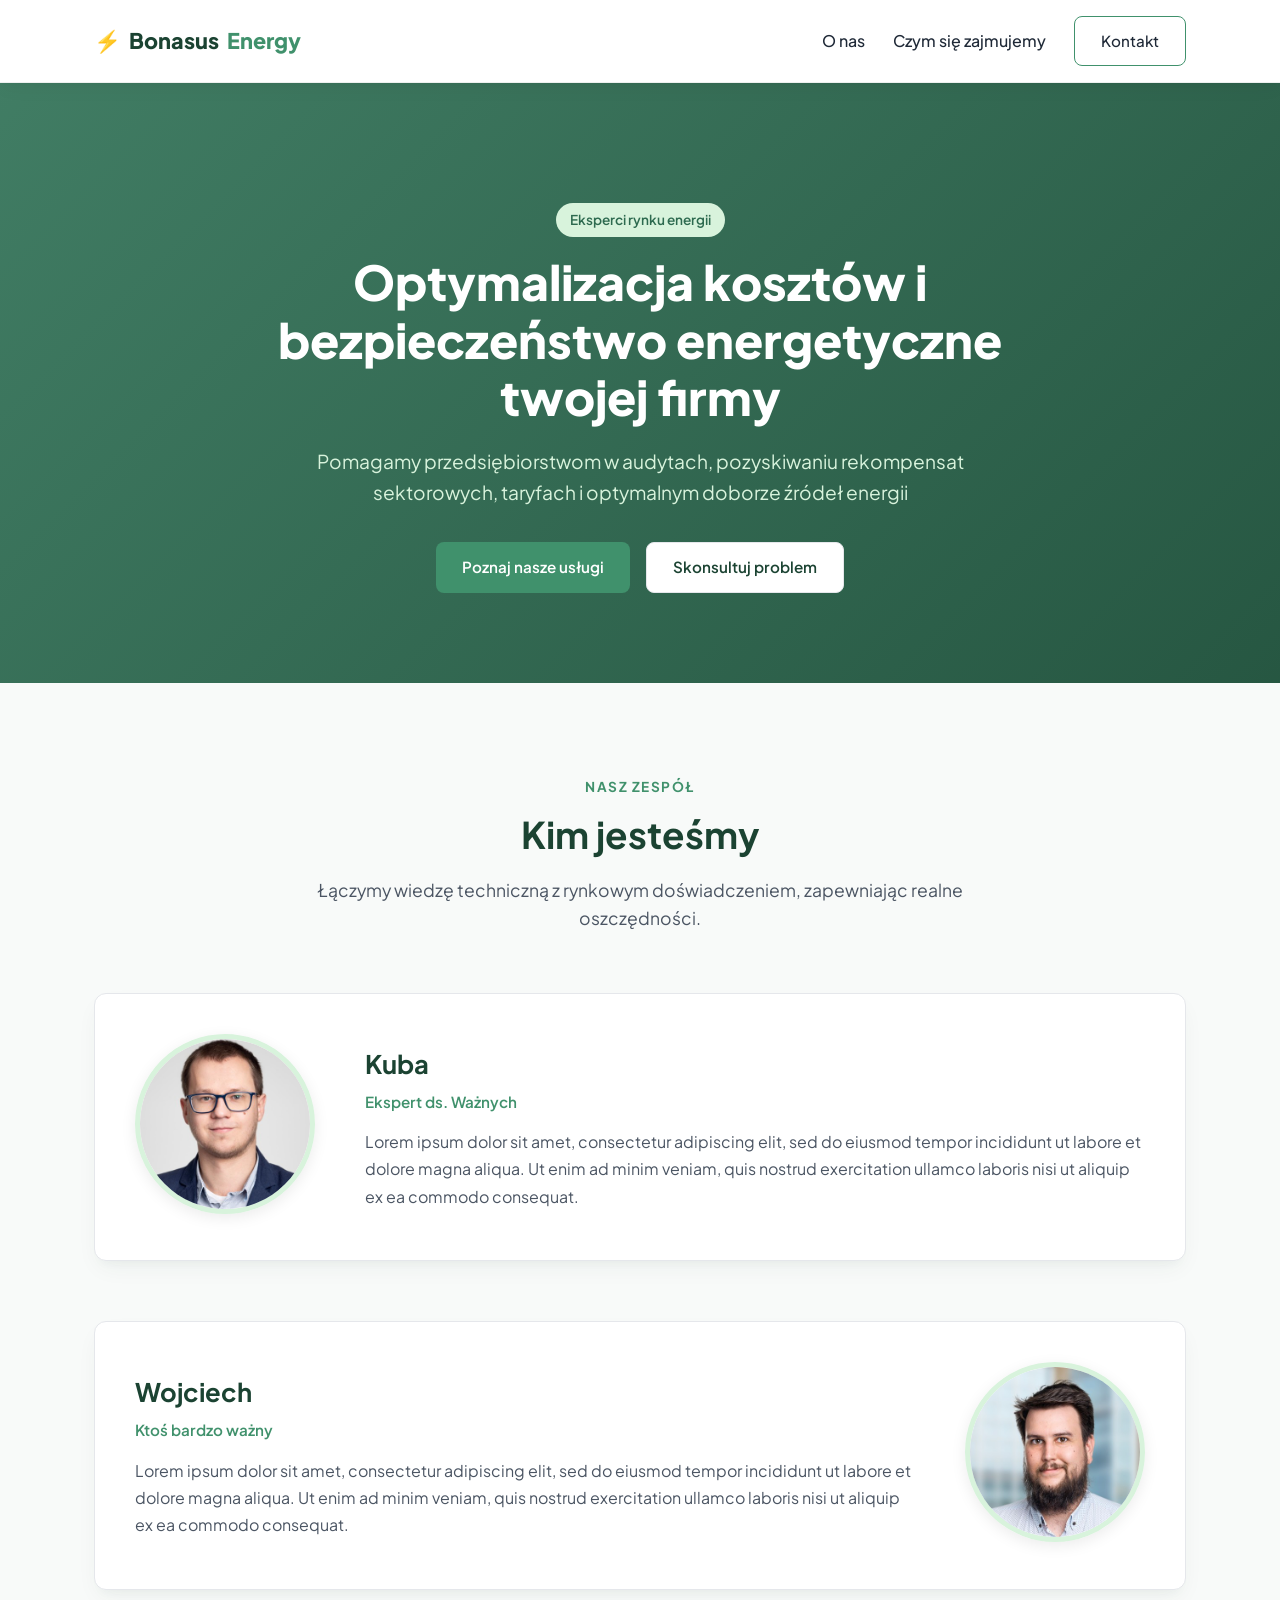
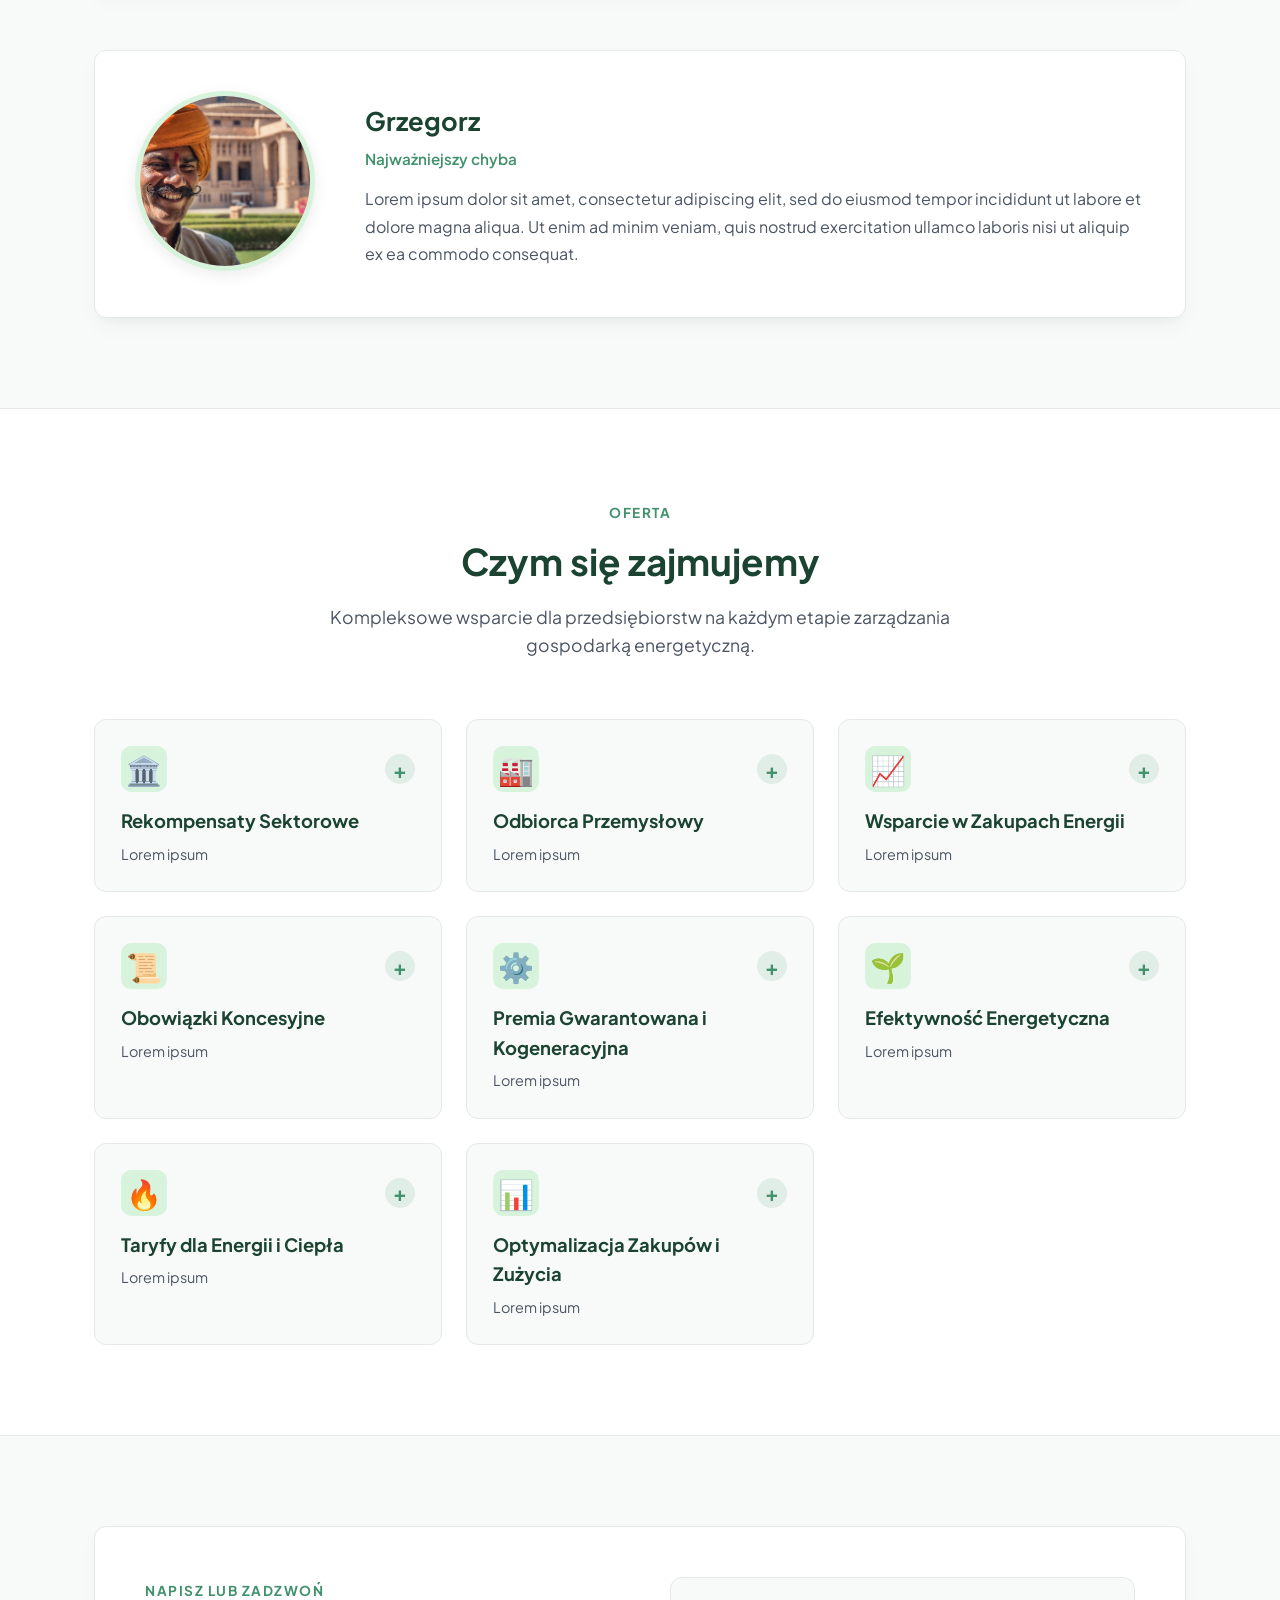
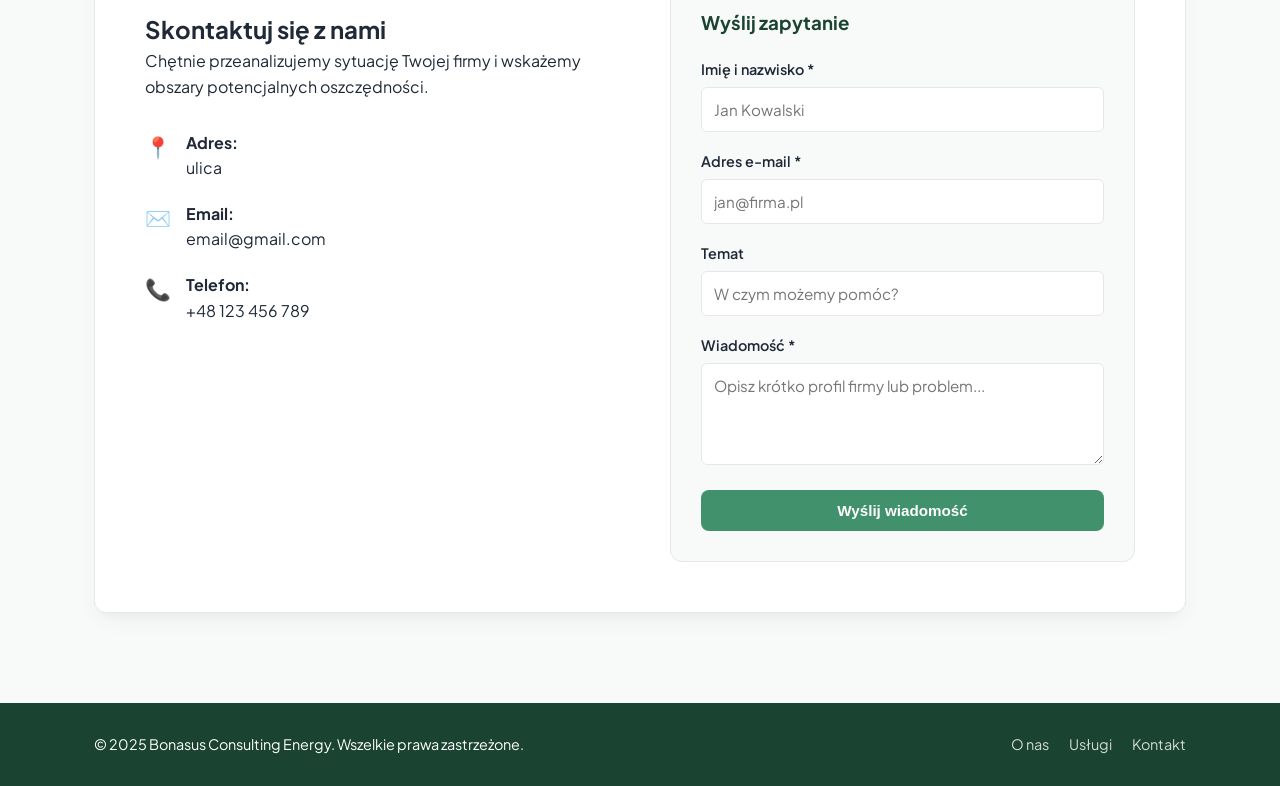
==== commit 9b498266: "Update index.html" ====
--- a/index.html
+++ b/index.html
@@ -208,7 +208,7 @@
                     </div>
                     <div class="form-group">
                         <label for="subject">Temat</label>
-                        <input type="text" id="subject" name="subject" placeholder="Czym możemy pomóc?">
+                        <input type="text" id="subject" name="subject" placeholder="W czym możemy pomóc?">
                     </div>
                     <div class="form-group">
                         <label for="message">Wiadomość *</label>
@@ -219,6 +219,11 @@
                     <div id="form-feedback" class="form-feedback"></div>
 
                     <button type="submit" id="btn-submit" class="btn btn-primary btn-block">Wyślij wiadomość</button>
+
+                        <!-- Niewidoczne pole-pułapka na boty (Honeypot) -->
+                    <div style="position: absolute; left: -9999px; top: -9999px;" aria-hidden="true">
+                        <input type="text" name="company_website_check" tabindex="-1" autocomplete="off">
+                    </div>
                 </form>
     </section>
 
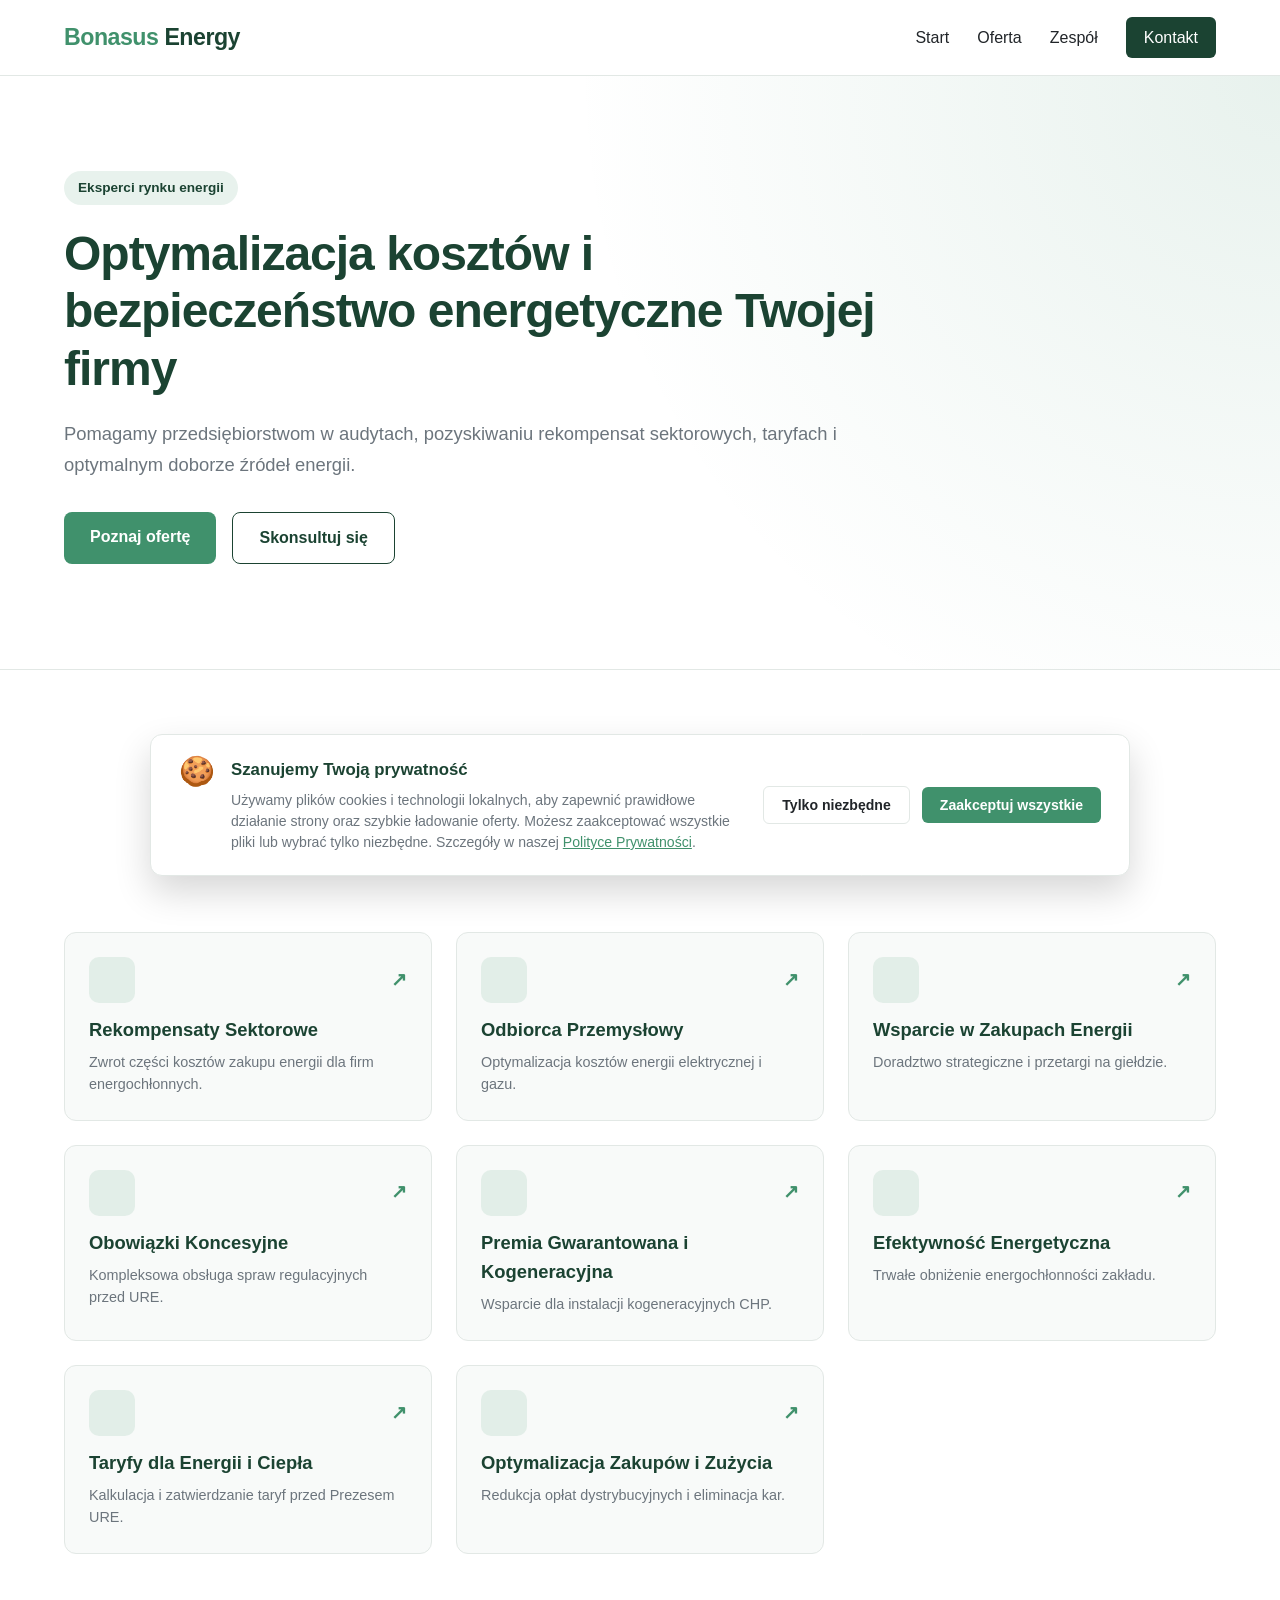
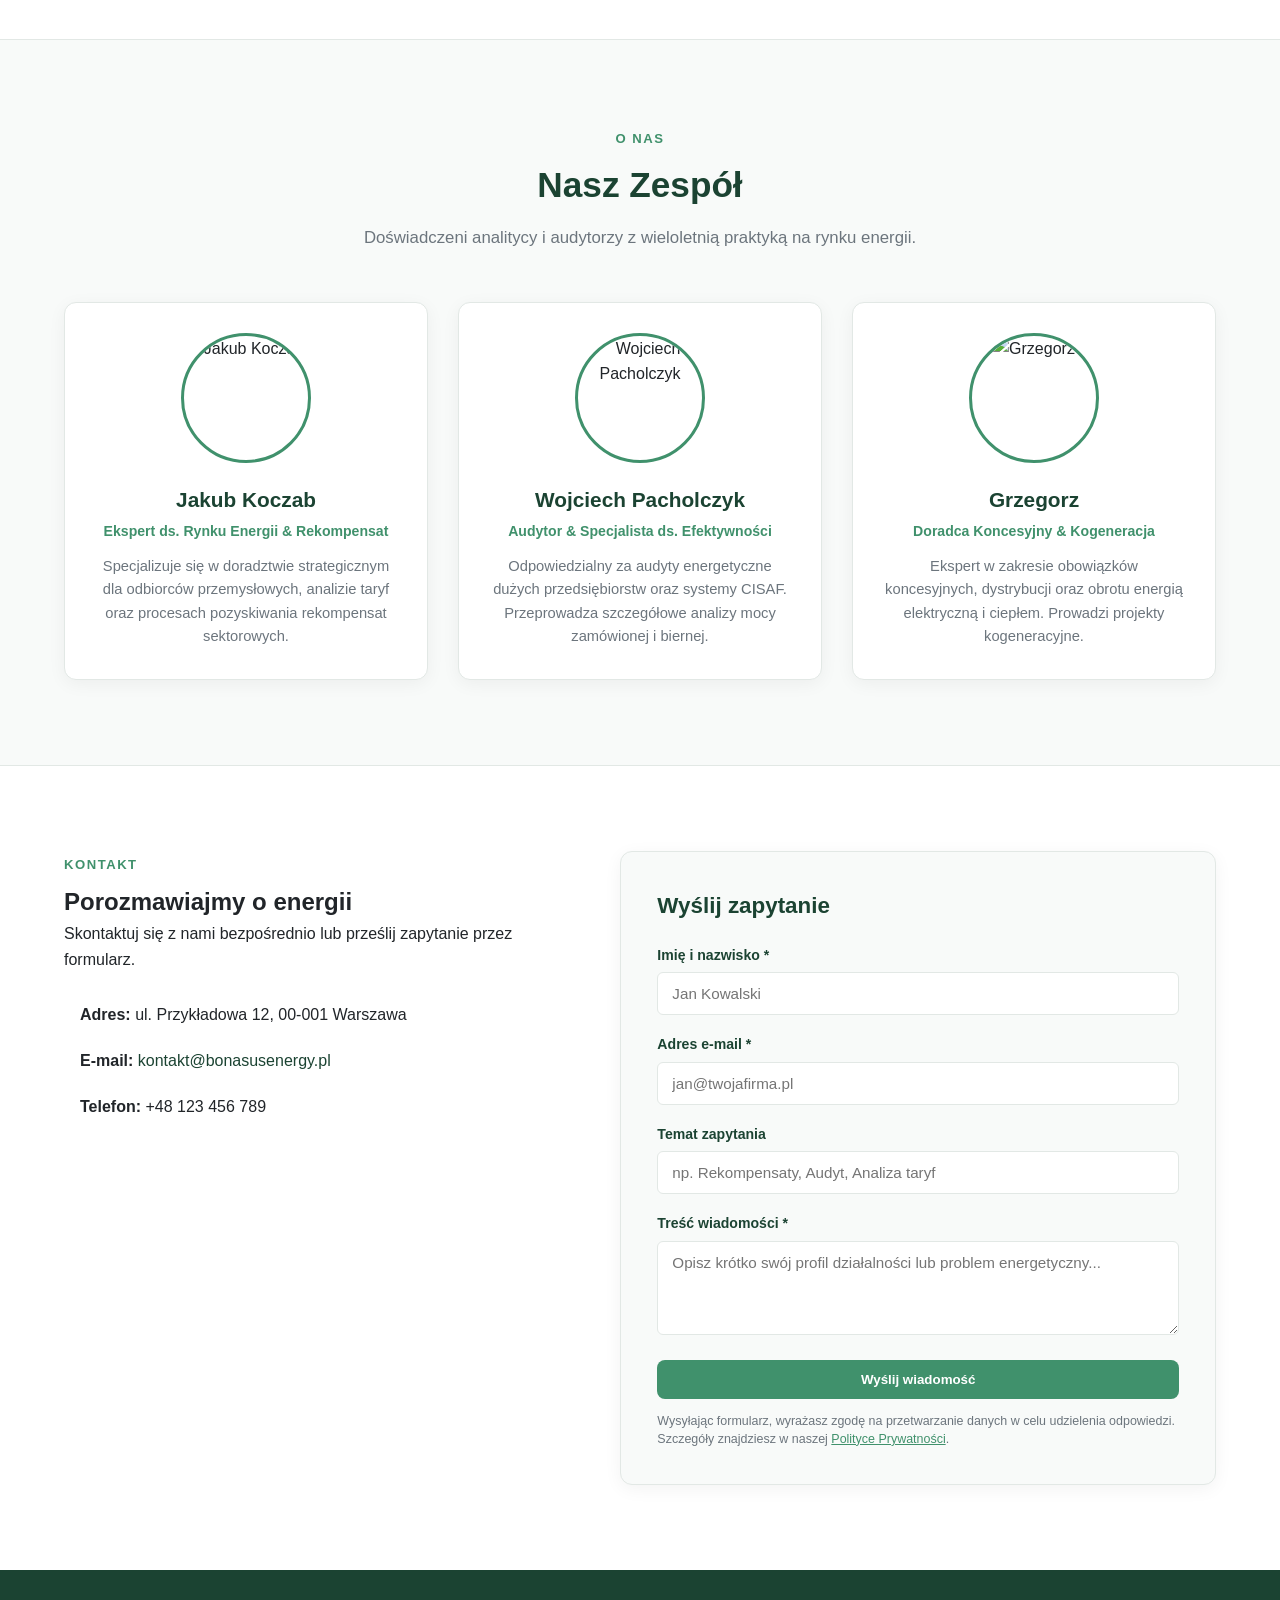
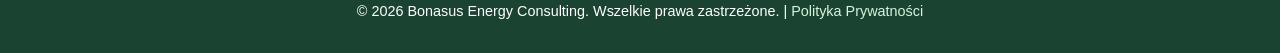
==== commit 52952d59: "." ====
--- a/index.html
+++ b/index.html
@@ -3,242 +3,183 @@
 <head>
     <meta charset="UTF-8">
     <meta name="viewport" content="width=device-width, initial-scale=1.0">
-    <title>Bonasus Consulting Energy – Doradztwo i Optymalizacja</title>
-    <link rel="preconnect" href="https://fonts.googleapis.com">
-    <link rel="preconnect" href="https://fonts.gstatic.com" crossorigin>
-    <link href="https://fonts.googleapis.com/css2?family=Plus+Jakarta+Sans:wght@400;500;600;700;800&display=swap" rel="stylesheet">
-    <link rel="stylesheet" href="style.css">
+    <title>Bonasus Energy Consulting | Eksperci Rynku Energii</title>
+    <meta name="description" content="Kompleksowe doradztwo energetyczne dla przedsiębiorstw: rekompensaty sektorowe, audyty efektywności, optymalizacja kosztów i taryf energii.">
+    
+    <!-- Favicon (logo w karcie przeglądarki) -->
+    <link rel="icon" type="image/png" sizes="32x32" href="img/favicon.png?v=1">
+    <link rel="apple-touch-icon" sizes="180x180" href="img/favicon.png?v=1">
+
+    <!-- Style CSS -->
+    <link rel="stylesheet" href="style.css?v=5">
 </head>
 <body>
 
     <!-- NAWIGACJA -->
-    <header class="navbar">
-        <div class="container nav-container">
+    <header class="header">
+        <div class="container header-container">
             <a href="#" class="logo">
-                <span class="logo-accent">⚡</span> Bonasus<span>Energy</span>
+                <span class="logo-accent">Bonasus</span> Energy
             </a>
-            <nav class="nav-links">
-                <a href="#o-nas">O nas</a>
-                <a href="#uslugi">Czym się zajmujemy</a>
-                <a href="#kontakt" class="btn btn-outline">Kontakt</a>
+            <nav class="nav">
+                <a href="#hero">Start</a>
+                <a href="#uslugi">Oferta</a>
+                <a href="#zespol">Zespół</a>
+                <a href="#kontakt" class="btn btn-nav">Kontakt</a>
             </nav>
         </div>
     </header>
 
-    <!-- HERO SECTION -->
-    <section class="hero">
-        <div class="container hero-content">
-            <span class="badge" id="hero-badge">Eksperci rynku energii</span>
-            <h1 id="hero-title">Optymalizacja kosztów i bezpieczeństwo energetyczne Twojej firmy</h1>
-            <p id="hero-desc">Pomagamy przedsiębiorstwom w audytach, pozyskiwaniu rekompensat sektorowych, taryfach i optymalnym doborze źródeł energii.</p>
-            <div class="hero-buttons">
-                <a href="#uslugi" class="btn btn-primary">Poznaj nasze usługi</a>
-                <a href="#kontakt" class="btn btn-secondary">Skonsultuj problem</a>
+    <!-- SEKCJA HERO -->
+    <section id="hero" class="hero">
+        <div class="container hero-container">
+            <div class="hero-content">
+                <span class="hero-badge" id="hero-badge">Eksperci rynku energii</span>
+                <h1 id="hero-title">Optymalizacja kosztów i bezpieczeństwo energetyczne Twojej firmy</h1>
+                <p id="hero-desc">Pomagamy przedsiębiorstwom w audytach, pozyskiwaniu rekompensat sektorowych, taryfach i optymalnym doborze źródeł energii.</p>
+                <div class="hero-actions">
+                    <a href="#uslugi" class="btn btn-primary">Poznaj ofertę</a>
+                    <a href="#kontakt" class="btn btn-secondary">Skonsultuj się</a>
+                </div>
             </div>
         </div>
     </section>
 
-    <!-- SEKCJA: O NAS -->
-    <section id="o-nas" class="section team-section">
-        <div class="container">
-            <div class="section-header">
-                <span class="section-subtitle">Nasz zespół</span>
-                <h2>Kim jesteśmy</h2>
-                <p>Łączymy wiedzę techniczną z rynkowym doświadczeniem, zapewniając realne oszczędności.</p>
-            </div>
-
-            <div class="team-list" id="team-container">
-                <!-- Kuba: Lewo -->
-                <article class="team-card">
-                    <div class="team-image-wrapper">
-                        <img src="https://images.unsplash.com/photo-1560250097-0b93528c311a?w=400&h=400&fit=crop&crop=face" alt="Kuba" class="team-avatar">
-                    </div>
-                    <div class="team-info">
-                        <h3>Kuba</h3>
-                        <span class="team-role">Ekspert ds. Rynku Energii & Rekompensat</span>
-                        <p>Specjalizuje się w doradztwie strategicznym dla odbiorców przemysłowych, analizie taryf oraz procesach pozyskiwania rekompensat sektorowych.</p>
-                    </div>
-                </article>
-
-                <!-- Wojtek: Prawo -->
-                <article class="team-card">
-                    <div class="team-image-wrapper">
-                        <img src="https://images.unsplash.com/photo-1519085360753-af0119f7cbe7?w=400&h=400&fit=crop&crop=face" alt="Wojtek" class="team-avatar">
-                    </div>
-                    <div class="team-info">
-                        <h3>Wojtek</h3>
-                        <span class="team-role">Audytor & Specjalista ds. Efektywności</span>
-                        <p>Odpowiedzialny za audyty energetyczne dużych przedsiębiorstw oraz systemy CISAF. Przeprowadza szczegółowe analizy mocy zamówionej i biernej.</p>
-                    </div>
-                </article>
-
-                <!-- Grzegorz: Lewo -->
-                <article class="team-card">
-                    <div class="team-image-wrapper">
-                        <img src="https://images.unsplash.com/photo-1507003211169-0a1dd7228f2d?w=400&h=400&fit=crop&crop=face" alt="Grzegorz" class="team-avatar">
-                    </div>
-                    <div class="team-info">
-                        <h3>Grzegorz</h3>
-                        <span class="team-role">Doradca Koncesyjny & Kogeneracja</span>
-                        <p>Ekspert w zakresie obowiązków koncesyjnych, dystrybucji oraz obrotu energią elektryczną i ciepłem. Prowadzi projekty kogeneracyjne.</p>
-                    </div>
-                </article>
-            </div>
-        </div>
-    </section>
-
-    <!-- SEKCJA: USŁUGI -->
+    <!-- SEKCJA USŁUGI -->
     <section id="uslugi" class="section services-section">
         <div class="container">
             <div class="section-header">
                 <span class="section-subtitle">Oferta</span>
                 <h2>Czym się zajmujemy</h2>
-                <p>Kompleksowe wsparcie dla przedsiębiorstw na każdym etapie zarządzania gospodarką energetyczną.</p>
+                <p>Kliknij w wybraną usługę, aby zapoznać się ze szczegółowym zakresem wsparcia.</p>
             </div>
 
+            <!-- GÓRNY PANEL PODGLĄDU SZCZEGÓŁÓW -->
+            <div id="service-preview-panel" class="service-preview-panel" style="display: none;"></div>
+
+            <!-- SIATKA KAFELKÓW (STAŁE MIEJSCA, WYSZARZANIE AKTYWNEJ) -->
             <div class="services-grid" id="services-container">
-                <div class="service-card">
-                    <div class="service-icon">🏛️</div>
-                    <h3>Rekompensaty Sektorowe</h3>
-                    <p>Weryfikacja uprawnień, przygotowanie kompletnych wniosków i reprezentacja przed organami w procesie zwrotu kosztów pośrednich emisji.</p>
+                <!-- Generowane dynamicznie z data.json -->
+            </div>
+        </div>
+    </section>
+
+    <!-- SEKCJA ZESPÓŁ -->
+    <section id="zespol" class="section team-section">
+        <div class="container">
+            <div class="section-header">
+                <span class="section-subtitle">O nas</span>
+                <h2>Nasz Zespół</h2>
+                <p>Doświadczeni analitycy i audytorzy z wieloletnią praktyką na rynku energii.</p>
+            </div>
+            <div class="team-grid" id="team-container">
+                <!-- Generowane dynamicznie z data.json -->
+            </div>
+        </div>
+    </section>
+
+    <!-- SEKCJA KONTAKT -->
+    <section id="kontakt" class="section contact-section">
+        <div class="container">
+            <div class="contact-wrapper">
+                <div class="contact-info">
+                    <span class="section-subtitle">Kontakt</span>
+                    <h2>Porozmawiajmy o energii</h2>
+                    <p>Skontaktuj się z nami bezpośrednio lub prześlij zapytanie przez formularz.</p>
+                    
+                    <div class="contact-details">
+                        <div class="contact-item">
+                            <i data-lucide="map-pin"></i>
+                            <div>
+                                <strong>Adres:</strong>
+                                <span id="contact-address">ul. Przykładowa 12, Warszawa</span>
+                            </div>
+                        </div>
+                        <div class="contact-item">
+                            <i data-lucide="mail"></i>
+                            <div>
+                                <strong>E-mail:</strong>
+                                <a id="contact-email" href="mailto:kontakt@bonasusenergy.pl">kontakt@bonasusenergy.pl</a>
+                            </div>
+                        </div>
+                        <div class="contact-item">
+                            <i data-lucide="phone"></i>
+                            <div>
+                                <strong>Telefon:</strong>
+                                <span id="contact-phone">+48 123 456 789</span>
+                            </div>
+                        </div>
+                    </div>
                 </div>
 
-                <div class="service-card">
-                    <div class="service-icon">🏭</div>
-                    <h3>Odbiorca Przemysłowy</h3>
-                    <p>Uzyskiwanie i utrzymanie statusu odbiorcy przemysłowego, dającego prawo do ulg w opłacie OZE, kogeneracyjnej i akcyzie.</p>
-                </div>
+                <div class="contact-form-container">
+                    <form class="contact-form" id="contact-form">
+                        <h3>Wyślij zapytanie</h3>
+                        
+                        <!-- Honeypot (niewidoczna pułapka na boty spamujące) -->
+                        <div style="position: absolute; left: -9999px; top: -9999px;" aria-hidden="true">
+                            <input type="text" name="b_check_trap" tabindex="-1" autocomplete="off">
+                        </div>
 
-                <div class="service-card">
-                    <div class="service-icon">📈</div>
-                    <h3>Wsparcie w Zakupach Energii</h3>
-                    <p>Opracowywanie strategii zakupowych na Towarowej Giełdzie Energii, przetargi na zakup energii elektrycznej i gazu.</p>
-                </div>
+                        <div class="form-group">
+                            <label for="name">Imię i nazwisko *</label>
+                            <input type="text" id="name" name="name" required placeholder="Jan Kowalski">
+                        </div>
+                        <div class="form-group">
+                            <label for="email">Adres e-mail *</label>
+                            <input type="email" id="email" name="email" required placeholder="jan@twojafirma.pl">
+                        </div>
+                        <div class="form-group">
+                            <label for="subject">Temat zapytania</label>
+                            <input type="text" id="subject" name="subject" placeholder="np. Rekompensaty, Audyt, Analiza taryf">
+                        </div>
+                        <div class="form-group">
+                            <label for="message">Treść wiadomości *</label>
+                            <textarea id="message" name="message" rows="4" required placeholder="Opisz krótko swój profil działalności lub problem energetyczny..."></textarea>
+                        </div>
 
-                <div class="service-card">
-                    <div class="service-icon">📜</div>
-                    <h3>Obowiązki Koncesyjne</h3>
-                    <p>Kompleksowa obsługa spraw przed Urzędem Regulacji Energetyki (URE), sprawozdawczość oraz doradztwo regulacyjne.</p>
-                </div>
+                        <div id="form-feedback" class="form-feedback"></div>
 
-                <div class="service-card">
-                    <div class="service-icon">⚙️</div>
-                    <h3>Premia Gwarantowana i Kogeneracyjna</h3>
-                    <p>Wsparcie w systemach wsparcia dla instalacji kogeneracyjnych – kalkulacje, aplikacje i rozliczanie premii.</p>
-                </div>
+                        <button type="submit" id="btn-submit" class="btn btn-primary btn-block">Wyślij wiadomość</button>
 
-                <div class="service-card featured">
-                    <div class="service-icon">🌱</div>
-                    <h3>Efektywność Energetyczna</h3>
-                    <p>Działania zmierzające do trwałego obniżenia zużycia energii w obiektach i instalacjach:</p>
-                    <ul class="service-subitems">
-                        <li>Audyty Energetyczne przedsiębiorstw (ustawowe)</li>
-                        <li>Wdrożenia i audyty w standardzie CISAF</li>
-                    </ul>
-                </div>
-
-                <div class="service-card">
-                    <div class="service-icon">🔥</div>
-                    <h3>Taryfy dla Energii i Ciepła</h3>
-                    <p>Kalkulacja i zatwierdzanie taryf przed URE dla operatorów systemów dystrybucyjnych i przedsiębiorstw obrotu.</p>
-                    <ul class="service-subitems">
-                        <li>Dystrybucja i obrót</li>
-                        <li>Taryfy ciepłownicze</li>
-                    </ul>
-                </div>
-
-                <div class="service-card featured">
-                    <div class="service-icon">📊</div>
-                    <h3>Optymalizacja Zakupów i Zużycia</h3>
-                    <p>Bieżący monitoring i redukcja kosztów stałych na fakturach dystrybucyjnych:</p>
-                    <ul class="service-subitems">
-                        <li>Analiza i audyt umów dystrybucyjnych</li>
-                        <li>Optymalizacja mocy zamówionej oraz kompensacja mocy biernej</li>
-                        <li>Audyt i procedura zmiany sprzedawcy</li>
-                    </ul>
+                        <p class="form-rodo-note">
+                            Wysyłając formularz, wyrażasz zgodę na przetwarzanie danych w celu udzielenia odpowiedzi. Szczegóły znajdziesz w naszej <a href="polityka-prywatnosci.html" target="_blank">Polityce Prywatności</a>.
+                        </p>
+                    </form>
                 </div>
             </div>
         </div>
     </section>
 
-    <!-- SEKCJA: KONTAKT -->
-    <section id="kontakt" class="section contact-section">
-        <div class="container">
-            <div class="contact-wrapper">
-                <div class="contact-info">
-                    <span class="section-subtitle">Napisz lub zadzwoń</span>
-                    <h2>Skontaktuj się z nami</h2>
-                    <p>Chętnie przeanalizujemy sytuację Twojej firmy i wskażemy obszary potencjalnych oszczędności.</p>
-                    
-                    <div class="contact-details">
-                        <div class="detail-item">
-                            <span class="icon">📍</span>
-                            <div>
-                                <strong>Adres:</strong>
-                                <p id="contact-address">ul. Przykładowa 12, 00-001 Warszawa</p>
-                            </div>
-                        </div>
-                        <div class="detail-item">
-                            <span class="icon">✉️</span>
-                            <div>
-                                <strong>Email:</strong>
-                                <p id="contact-email">kontakt@twojadomena.pl</p>
-                            </div>
-                        </div>
-                        <div class="detail-item">
-                            <span class="icon">📞</span>
-                            <div>
-                                <strong>Telefon:</strong>
-                                <p id="contact-phone">+48 123 456 789</p>
-                            </div>
-                        </div>
-                    </div>
-                </div>
-
-                <form class="contact-form" id="contact-form">
-                     <h3>Wyślij zapytanie</h3>
-    
-                    <div class="form-group">
-                        <label for="name">Imię i nazwisko *</label>
-                        <input type="text" id="name" name="name" required placeholder="Jan Kowalski">
-                    </div>
-                    <div class="form-group">
-                        <label for="email">Adres e-mail *</label>
-                        <input type="email" id="email" name="email" required placeholder="jan@firma.pl">
-                    </div>
-                    <div class="form-group">
-                        <label for="subject">Temat</label>
-                        <input type="text" id="subject" name="subject" placeholder="W czym możemy pomóc?">
-                    </div>
-                    <div class="form-group">
-                        <label for="message">Wiadomość *</label>
-                        <textarea id="message" name="message" rows="4" required placeholder="Opisz krótko profil firmy lub problem..."></textarea>
-                    </div>
-
-                        <!-- Kontener na komunikaty sukcesu/błędu -->
-                    <div id="form-feedback" class="form-feedback"></div>
-
-                    <button type="submit" id="btn-submit" class="btn btn-primary btn-block">Wyślij wiadomość</button>
-
-                        <!-- Niewidoczne pole-pułapka na boty (Honeypot) -->
-                    <div style="position: absolute; left: -9999px; top: -9999px;" aria-hidden="true">
-                        <input type="text" name="company_website_check" tabindex="-1" autocomplete="off">
-                    </div>
-                </form>
-    </section>
-
     <!-- STOPKA -->
     <footer class="footer">
-        <div class="container footer-content">
-            <p>&copy; 2025 Bonasus Consulting Energy. Wszelkie prawa zastrzeżone.</p>
-            <div class="footer-links">
-                <a href="#o-nas">O nas</a>
-                <a href="#uslugi">Usługi</a>
-                <a href="#kontakt">Kontakt</a>
-            </div>
+        <div class="container footer-container">
+            <p>&copy; 2026 Bonasus Energy Consulting. Wszelkie prawa zastrzeżone. | <a href="polityka-prywatnosci.html">Polityka Prywatności</a></p>
         </div>
     </footer>
 
-    <script src="script.js?v=2"></script>
+    <!-- BANER COOKIES -->
+    <aside id="cookie-banner" class="cookie-banner" style="display: none;" aria-label="Zgoda na pliki cookies">
+        <div class="cookie-container">
+            <div class="cookie-info">
+                <div class="cookie-badge">🍪</div>
+                <div class="cookie-text">
+                    <h4>Szanujemy Twoją prywatność</h4>
+                    <p>
+                        Używamy plików cookies i technologii lokalnych, aby zapewnić prawidłowe działanie strony oraz szybkie ładowanie oferty. Możesz zaakceptować wszystkie pliki lub wybrać tylko niezbędne. Szczegóły w naszej 
+                        <a href="polityka-prywatnosci.html" target="_blank">Polityce Prywatności</a>.
+                    </p>
+                </div>
+            </div>
+            <div class="cookie-buttons">
+                <button type="button" id="btn-cookie-reject" class="btn-cookie btn-cookie-secondary">Tylko niezbędne</button>
+                <button type="button" id="btn-cookie-accept" class="btn-cookie btn-cookie-primary">Zaakceptuj wszystkie</button>
+            </div>
+        </div>
+    </aside>
+
+    <!-- Skrypty: Ikony wektorowe Lucide oraz logika aplikacji -->
+    <script src="https://unpkg.com/lucide@latest"></script>
+    <script src="script.js?v=5"></script>
 </body>
 </html>
--- a/style.css
+++ b/style.css
@@ -1,31 +1,25 @@
 /* ==========================================================================
-   1. ZMIENNE KOLORYSTYCZNE (PALETA ZIELONA - MOŻESZ JE DOWOLNIE ZMIENIAĆ)
+   1. ZMIENNE GŁÓWNE I PALETA BARW
    ========================================================================== */
 :root {
-    --primary: #1b4332;         /* Głęboka, elegancka zieleń bazowa */
-    --primary-light: #2d6a4f;   /* Jaśniejsza zieleń do nagłówków / hoverów */
-    --accent: #40916c;          /* Akcentowa zieleń (przyciski, ikony) */
-    --accent-glow: #d8f3dc;     /* Bardzo jasna zieleń (tła badge'y, subtelne ramki) */
-    
-    --bg-main: #f8faf9;         /* Bardzo delikatne, czyste tło strony */
-    --bg-card: #ffffff;         /* Białe tło kart */
-    --text-dark: #1f2937;       /* Kolor głównego tekstu */
-    --text-muted: #4b5563;      /* Stonowany kolor opisów */
-    --border-color: #e5e7eb;    /* Kolor obramowań */
-    
-    --font-family: 'Plus Jakarta Sans', sans-serif;
+    --primary: #1b4332;
+    --primary-light: #2d6a4f;
+    --accent: #40916c;
+    --accent-glow: rgba(64, 145, 108, 0.12);
+    --bg-main: #f8faf9;
+    --text-dark: #212529;
+    --text-muted: #6c757d;
+    --border-color: #e2e8e5;
     --radius: 12px;
-    --shadow: 0 10px 25px -5px rgba(27, 67, 50, 0.06), 0 8px 10px -6px rgba(27, 67, 50, 0.04);
-    --shadow-hover: 0 20px 30px -10px rgba(27, 67, 50, 0.12);
-}
-
-/* ==========================================================================
-   2. RESET I BAZA
-   ========================================================================== */
+    --shadow: 0 4px 18px rgba(0, 0, 0, 0.05);
+    --shadow-hover: 0 10px 30px rgba(0, 0, 0, 0.09);
+    --transition: all 0.25s ease;
+}
+
 * {
+    box-sizing: border-box;
     margin: 0;
     padding: 0;
-    box-sizing: border-box;
 }
 
 html {
@@ -33,64 +27,62 @@
 }
 
 body {
-    font-family: var(--font-family);
+    font-family: -apple-system, BlinkMacSystemFont, "Segoe UI", Roboto, "Helvetica Neue", Arial, sans-serif;
+    color: var(--text-dark);
     background-color: var(--bg-main);
-    color: var(--text-dark);
     line-height: 1.6;
 }
 
 .container {
-    max-width: 1140px;
+    max-width: 1200px;
     margin: 0 auto;
     padding: 0 24px;
 }
 
+/* ==========================================================================
+   2. TYPOGRAFIA I ELEMENTY WSPÓLNE
+   ========================================================================== */
 .section {
-    padding: 90px 0;
+    padding: 85px 0;
 }
 
 .section-header {
     text-align: center;
     max-width: 700px;
-    margin: 0 auto 60px auto;
+    margin: 0 auto 50px auto;
 }
 
 .section-subtitle {
     display: inline-block;
     color: var(--accent);
     text-transform: uppercase;
-    font-size: 0.85rem;
+    font-size: 0.82rem;
     font-weight: 700;
     letter-spacing: 1.5px;
     margin-bottom: 8px;
 }
 
 .section-header h2 {
-    font-size: 2.3rem;
+    font-size: 2.2rem;
     color: var(--primary);
     margin-bottom: 12px;
 }
 
 .section-header p {
     color: var(--text-muted);
-    font-size: 1.1rem;
-}
-
-/* ==========================================================================
-   3. PRZYCISKI I ELEMENTY INTERFEJSU
-   ========================================================================== */
+    font-size: 1.05rem;
+}
+
+/* PRZYCISKI */
 .btn {
-    display: inline-flex;
-    align-items: center;
-    justify-content: center;
+    display: inline-block;
     padding: 12px 26px;
     border-radius: 8px;
     font-weight: 600;
-    font-size: 0.95rem;
     text-decoration: none;
-    transition: all 0.25s ease;
     cursor: pointer;
     border: none;
+    transition: var(--transition);
 }
 
 .btn-primary {
@@ -101,28 +93,16 @@
 .btn-primary:hover {
     background-color: var(--primary-light);
     transform: translateY(-2px);
-    box-shadow: 0 6px 15px rgba(64, 145, 108, 0.3);
 }
 
 .btn-secondary {
-    background-color: #ffffff;
-    color: var(--primary);
-    border: 1px solid var(--border-color);
+    background-color: transparent;
+    color: var(--primary);
+    border: 1px solid var(--primary);
 }
 
 .btn-secondary:hover {
-    background-color: var(--accent-glow);
-    border-color: var(--accent);
-}
-
-.btn-outline {
-    border: 1px solid var(--accent);
-    color: var(--accent);
-    background: transparent;
-}
-
-.btn-outline:hover {
-    background-color: var(--accent);
+    background-color: var(--primary);
     color: #ffffff;
 }
 
@@ -130,211 +110,248 @@
     width: 100%;
 }
 
-.badge {
-    background-color: var(--accent-glow);
-    color: var(--primary-light);
+/* ==========================================================================
+   3. NAWIGACJA
+   ========================================================================== */
+.header {
+    background: #ffffff;
+    border-bottom: 1px solid var(--border-color);
+    position: sticky;
+    top: 0;
+    z-index: 1000;
+}
+
+.header-container {
+    display: flex;
+    justify-content: space-between;
+    align-items: center;
+    height: 75px;
+}
+
+.logo {
+    font-size: 1.45rem;
+    font-weight: 800;
+    color: var(--primary);
+    text-decoration: none;
+    letter-spacing: -0.5px;
+}
+
+.logo-accent {
+    color: var(--accent);
+}
+
+.nav {
+    display: flex;
+    align-items: center;
+    gap: 28px;
+}
+
+.nav a {
+    text-decoration: none;
+    color: var(--text-dark);
+    font-weight: 500;
+    transition: var(--transition);
+}
+
+.nav a:hover {
+    color: var(--accent);
+}
+
+.btn-nav {
+    padding: 8px 18px;
+    background-color: var(--primary);
+    color: #ffffff !important;
+    border-radius: 6px;
+}
+
+.btn-nav:hover {
+    background-color: var(--accent);
+}
+
+/* ==========================================================================
+   4. HERO
+   ========================================================================== */
+.hero {
+    padding: 95px 0 105px 0;
+    background: radial-gradient(circle at top right, rgba(64,145,108,0.12), transparent 50%), #ffffff;
+    border-bottom: 1px solid var(--border-color);
+}
+
+.hero-content {
+    max-width: 820px;
+}
+
+.hero-badge {
+    display: inline-block;
+    background: var(--accent-glow);
+    color: var(--primary);
     padding: 6px 14px;
     border-radius: 20px;
     font-size: 0.85rem;
-    font-weight: 600;
-    display: inline-block;
-    margin-bottom: 16px;
-}
-
-/* ==========================================================================
-   4. NAWIGACJA
-   ========================================================================== */
-.navbar {
-    background: rgba(255, 255, 255, 0.95);
-    backdrop-filter: blur(10px);
-    -webkit-backdrop-filter: blur(10px);
-    position: sticky;
-    top: 0;
-    z-index: 1000;
-    border-bottom: 1px solid rgba(27, 67, 50, 0.08);
-    box-shadow: 0 4px 20px -2px rgba(0, 0, 0, 0.06), 
-                0 2px 6px -1px rgba(0, 0, 0, 0.03);
-    padding: 16px 0;
-    transition: all 0.3s ease;
-}
-
-.nav-container {
-    display: flex;
-    justify-content: space-between;
-    align-items: center;
-}
-
-.logo {
-    font-size: 1.35rem;
-    font-weight: 800;
-    color: var(--primary);
-    text-decoration: none;
-    display: flex;
-    align-items: center;
-    gap: 8px;
-}
-
-.logo span {
-    color: var(--accent);
-}
-
-.nav-links {
-    display: flex;
-    align-items: center;
-    gap: 28px;
-}
-
-.nav-links a {
-    text-decoration: none;
-    color: var(--text-dark);
-    font-weight: 500;
-    transition: color 0.2s;
-}
-
-.nav-links a:hover {
-    color: var(--accent);
-}
-
-/* ==========================================================================
-   5. HERO
-   ========================================================================== */
-.hero {
-    background: 
-        linear-gradient(135deg, rgba(49, 114, 87, 0.92) 0%, rgba(27, 78, 56, 0.95) 100%),
-        url('https://images.unsplash.com/photo-1473341304170-971dccb5ac1e?w=1600&fit=crop') center/cover no-repeat;
-    color: #ffffff;
-    padding: 120px 0 90px 0;
-    text-align: center;
-    box-shadow: 0 15px 35px rgba(13, 34, 25, 0.15);
-}
-
-.hero-content {
-    max-width: 800px;
+    font-weight: 700;
+    margin-bottom: 20px;
 }
 
 .hero h1 {
     font-size: 3rem;
     line-height: 1.2;
-    color: #ffffff;
+    color: var(--primary);
     margin-bottom: 20px;
-    font-weight: 800;
+    letter-spacing: -1px;
 }
 
 .hero p {
-    font-size: 1.2rem;
-    color: #d8f3dc;
-    margin-bottom: 35px;
-}
-
-.hero-buttons {
-    display: flex;
-    justify-content: center;
-    gap: 16px;
-}
-
-.hero::after {
-    content: '';
-    position: absolute;
-    bottom: 0;
-    left: 0;
-    width: 100%;
-    height: 3px;
-    background: linear-gradient(90deg, transparent, var(--accent), transparent);
-}
-
-/* ==========================================================================
-   6. O NAS: ZDJĘCIA W OKRĘGACH NAPRZEMIENNIE (LEWO / PRAWO / LEWO)
-   ========================================================================== */
-.team-section {
-    background-color: var(--bg-main); /* #f8faf9 */
-    position: relative;
-    z-index: 1;
-}
-
-   .team-list {
-    display: flex;
-    flex-direction: column;
-    gap: 60px;
-}
-
-.team-card {
-    display: flex;
-    align-items: center;
-    gap: 50px;
-    background: var(--bg-card);
-    padding: 40px;
-    border-radius: var(--radius);
-    border: 1px solid var(--border-color);
-    box-shadow: var(--shadow);
-}
-
-/* Co drugi element odwraca kolejność (zdjęcie po prawej) */
-.team-card:nth-child(even) {
-    flex-direction: row-reverse;
-}
-
-.team-image-wrapper {
-    flex-shrink: 0;
-}
-
-/* Okrągłe zdjęcie z obramowaniem w kolorze akcentu */
-.team-avatar {
-    width: 180px;
-    height: 180px;
-    border-radius: 50%;
-    object-fit: cover;
-    border: 5px solid var(--accent-glow);
-    box-shadow: 0 4px 15px rgba(0, 0, 0, 0.08);
-}
-
-.team-info h3 {
-    font-size: 1.6rem;
-    color: var(--primary);
-    margin-bottom: 4px;
-}
-
-.team-role {
-    display: inline-block;
-    color: var(--accent);
-    font-weight: 600;
-    font-size: 0.95rem;
-    margin-bottom: 14px;
-}
-
-.team-info p {
+    font-size: 1.15rem;
     color: var(--text-muted);
     line-height: 1.7;
-}
-
-/* ==========================================================================
-   7. USŁUGI (SIATKA 3-KOLUMNOWA Z GÓRNYM SPOTLIGHTEM NA 3 KOLUMNY)
+    margin-bottom: 32px;
+}
+
+.hero-actions {
+    display: flex;
+    gap: 16px;
+}
+
+/* ==========================================================================
+   5. USŁUGI (PANEL PODGLĄDU NA GÓRZE + DOLNA SIATKA ZE ZMIANĄ STANU)
    ========================================================================== */
 .services-section {
     background-color: #ffffff;
-    border-top: 1px solid var(--border-color);
     border-bottom: 1px solid var(--border-color);
 }
 
+/* GÓRNY PANEL PODGLĄDU */
+.service-preview-panel {
+    background: #ffffff;
+    border: 2px solid var(--accent);
+    border-radius: var(--radius);
+    box-shadow: var(--shadow-hover);
+    padding: 36px 40px;
+    margin-bottom: 35px;
+    position: relative;
+    display: grid;
+    grid-template-columns: 1fr 1.5fr;
+    gap: 40px;
+    align-items: start;
+    animation: slideDownFade 0.3s ease-out forwards;
+}
+
+.preview-close-btn {
+    position: absolute;
+    top: 18px;
+    right: 18px;
+    width: 32px;
+    height: 32px;
+    background: var(--bg-main);
+    border: 1px solid var(--border-color);
+    border-radius: 50%;
+    display: flex;
+    align-items: center;
+    justify-content: center;
+    font-size: 1.2rem;
+    color: var(--text-muted);
+    cursor: pointer;
+    transition: var(--transition);
+}
+
+.preview-close-btn:hover {
+    background: #fee2e2;
+    color: #991b1b;
+    border-color: #fecaca;
+}
+
+.preview-left .preview-icon {
+    font-size: 2.4rem;
+    margin-bottom: 16px;
+    display: inline-flex;
+    align-items: center;
+    justify-content: center;
+    width: 60px;
+    height: 60px;
+    border-radius: 12px;
+    background: var(--accent-glow);
+}
+
+.preview-left .preview-icon svg {
+    width: 30px;
+    height: 30px;
+    stroke: var(--accent);
+}
+
+.preview-left h3 {
+    font-size: 1.6rem;
+    color: var(--primary);
+    margin-bottom: 12px;
+}
+
+.preview-left p {
+    color: var(--text-muted);
+    font-size: 1rem;
+    line-height: 1.6;
+}
+
+.preview-right {
+    border-left: 1px dashed var(--border-color);
+    padding-left: 35px;
+}
+
+.preview-right h4 {
+    font-size: 0.95rem;
+    text-transform: uppercase;
+    letter-spacing: 1px;
+    color: var(--accent);
+    margin-bottom: 12px;
+}
+
+.preview-full-desc {
+    color: var(--text-dark);
+    font-size: 0.95rem;
+    line-height: 1.7;
+    margin-bottom: 18px;
+}
+
+.preview-subitems {
+    list-style: none;
+    padding: 0;
+    margin: 0;
+    display: grid;
+    grid-template-columns: 1fr 1fr;
+    gap: 10px 18px;
+}
+
+.preview-subitems li {
+    font-size: 0.9rem;
+    color: var(--primary-light);
+    font-weight: 500;
+    position: relative;
+    padding-left: 20px;
+}
+
+.preview-subitems li::before {
+    content: "✓";
+    position: absolute;
+    left: 0;
+    color: var(--accent);
+    font-weight: bold;
+}
+
+/* DOLNA SIATKA KAFELKÓW (ZACHOWUJE POZYCJE) */
 .services-grid {
     display: grid;
-    grid-template-columns: repeat(3, 1fr);
+    grid-template-columns: repeat(auto-fill, minmax(280px, 1fr));
     gap: 24px;
-    align-items: stretch;
-}
-
-/* DOMYŚLNY WYGLĄD ZWYKŁEJ KARTY (1 KOLUMNA) */
+}
+
 .service-card {
     background: var(--bg-main);
     border: 1px solid var(--border-color);
-    padding: 26px;
+    padding: 24px;
     border-radius: var(--radius);
     cursor: pointer;
     user-select: none;
-    transition: transform 0.25s ease, box-shadow 0.25s ease, border-color 0.25s ease, background-color 0.25s ease;
+    transition: var(--transition);
     display: flex;
     flex-direction: column;
-    justify-content: flex-start;
-    position: relative;
 }
 
 .service-card:hover {
@@ -347,7 +364,7 @@
     display: flex;
     justify-content: space-between;
     align-items: center;
-    margin-bottom: 14px;
+    margin-bottom: 12px;
 }
 
 .service-icon {
@@ -361,18 +378,17 @@
     background: var(--accent-glow);
 }
 
-.expand-indicator {
-    font-size: 1.3rem;
-    color: var(--accent);
-    font-weight: 700;
-    width: 30px;
-    height: 30px;
-    display: flex;
-    align-items: center;
-    justify-content: center;
-    border-radius: 50%;
-    background: rgba(64, 145, 108, 0.12);
-    transition: transform 0.3s ease, background-color 0.3s ease, color 0.3s ease;
+.service-icon svg {
+    width: 24px;
+    height: 24px;
+    stroke: var(--accent);
+    stroke-width: 2;
+}
+
+.service-indicator {
+    font-size: 1.2rem;
+    color: var(--accent);
+    font-weight: bold;
 }
 
 .service-card h3 {
@@ -387,132 +403,93 @@
     line-height: 1.5;
 }
 
-/* UKRYTE SZCZEGÓŁY W ZWYKŁYM STANIE */
-.service-extra {
-    display: none;
-}
-
-/* ==========================================================================
-   STAN AKTYWNY (KARTA PRZENIESIONA NA SAMĄ GÓRĘ I ROZSZERZONA NA 3 KOLUMNY)
-   ========================================================================== */
-.service-card.expanded {
-    order: -1; /* Pcha kartę na sam początek siatki */
-    grid-column: 1 / -1; /* Rozszerza na pełną szerokość 3 kolumn */
+/* STAN WYSZARZENIA KLIKNIĘTEJ KARTY */
+.service-card.is-selected {
+    opacity: 0.45;
+    filter: grayscale(100%);
+    background: #eef2f0;
+    border: 1px dashed var(--accent);
+    box-shadow: none !important;
+    transform: none !important;
+}
+
+@keyframes slideDownFade {
+    from { opacity: 0; transform: translateY(-10px); }
+    to { opacity: 1; transform: translateY(0); }
+}
+
+/* ==========================================================================
+   6. ZESPÓŁ
+   ========================================================================== */
+.team-grid {
+    display: grid;
+    grid-template-columns: repeat(auto-fit, minmax(300px, 1fr));
+    gap: 30px;
+}
+
+.team-card {
     background: #ffffff;
-    border: 2px solid var(--accent);
+    border: 1px solid var(--border-color);
+    border-radius: var(--radius);
+    padding: 30px;
+    text-align: center;
+    box-shadow: var(--shadow);
+    transition: var(--transition);
+}
+
+.team-card:hover {
+    transform: translateY(-4px);
     box-shadow: var(--shadow-hover);
-    padding: 34px;
-    display: grid;
-    grid-template-columns: 1fr 1.6fr;
-    gap: 36px;
-    align-items: start;
-    animation: slideDownFade 0.35s ease forwards;
-}
-
-.service-card.expanded .expand-indicator {
-    transform: rotate(45deg);
-    background: var(--accent);
-    color: #ffffff;
-}
-
-.service-card.expanded .service-extra {
+}
+
+.team-image-wrapper {
+    width: 130px;
+    height: 130px;
+    border-radius: 50%;
+    margin: 0 auto 20px auto;
+    overflow: hidden;
+    border: 3px solid var(--accent);
+}
+
+.team-avatar {
+    width: 100%;
+    height: 100%;
+    object-fit: cover;
+}
+
+.team-info h3 {
+    font-size: 1.3rem;
+    color: var(--primary);
+    margin-bottom: 4px;
+}
+
+.team-role {
     display: block;
-    border-left: 1px dashed var(--border-color);
-    padding-left: 32px;
-}
-
-.service-full-desc {
-    color: var(--text-dark);
-    font-size: 0.95rem;
-    line-height: 1.7;
-    margin-bottom: 16px;
-}
-
-.service-subitems {
-    list-style: none;
-    padding: 0;
-    margin: 0 0 16px 0;
-    display: grid;
-    grid-template-columns: 1fr 1fr; /* Podpunkty w 2 estetycznych kolumnach */
-    gap: 8px 16px;
-}
-
-.service-subitems li {
+    color: var(--accent);
     font-size: 0.88rem;
-    color: var(--primary-light);
-    font-weight: 500;
-    position: relative;
-    padding-left: 16px;
-}
-
-.service-subitems li::before {
-    content: "•";
-    position: absolute;
-    left: 0;
-    color: var(--accent);
-    font-weight: bold;
-}
-
-@keyframes slideDownFade {
-    from {
-        opacity: 0;
-        transform: translateY(-8px);
-    }
-    to {
-        opacity: 1;
-        transform: translateY(0);
-    }
-}
-
-/* ==========================================================================
-   RESPONSYWNOŚĆ (TABLET I SMARTFON)
-   ========================================================================== */
-@media (max-width: 992px) {
-    .services-grid {
-        grid-template-columns: repeat(2, 1fr);
-    }
-}
-
-@media (max-width: 768px) {
-    .services-grid {
-        grid-template-columns: 1fr;
-    }
-
-    .service-card.expanded {
-        display: flex;
-        flex-direction: column;
-        gap: 18px;
-        padding: 24px;
-    }
-
-    .service-card.expanded .service-extra {
-        border-left: none;
-        border-top: 1px dashed var(--border-color);
-        padding-left: 0;
-        padding-top: 18px;
-    }
-
-    .service-subitems {
-        grid-template-columns: 1fr;
-    }
-}
-
-/* ==========================================================================
-   8. FORMULARZ KONTAKTOWY
+    font-weight: 600;
+    margin-bottom: 12px;
+}
+
+.team-info p {
+    color: var(--text-muted);
+    font-size: 0.92rem;
+    line-height: 1.6;
+}
+
+/* ==========================================================================
+   7. KONTAKT I FORMULARZ
    ========================================================================== */
 .contact-section {
-    background-color: var(--bg-main);
+    background: #ffffff;
+    border-top: 1px solid var(--border-color);
 }
 
 .contact-wrapper {
     display: grid;
-    grid-template-columns: 1fr 1fr;
+    grid-template-columns: 1fr 1.2fr;
     gap: 60px;
-    background: var(--bg-card);
-    padding: 50px;
-    border-radius: var(--radius);
-    border: 1px solid var(--border-color);
-    box-shadow: var(--shadow);
+    align-items: start;
 }
 
 .contact-details {
@@ -522,26 +499,36 @@
     gap: 20px;
 }
 
-.detail-item {
-    display: flex;
-    gap: 15px;
-    align-items: flex-start;
-}
-
-.detail-item .icon {
-    font-size: 1.3rem;
+.contact-item {
+    display: flex;
+    align-items: center;
+    gap: 16px;
+}
+
+.contact-item svg {
+    width: 24px;
+    height: 24px;
+    stroke: var(--accent);
+}
+
+.contact-item a {
+    color: var(--primary);
+    text-decoration: none;
+    font-weight: 500;
 }
 
 .contact-form {
     background: var(--bg-main);
-    padding: 30px;
+    border: 1px solid var(--border-color);
+    padding: 36px;
     border-radius: var(--radius);
-    border: 1px solid var(--border-color);
+    box-shadow: var(--shadow);
 }
 
 .contact-form h3 {
+    color: var(--primary);
     margin-bottom: 20px;
-    color: var(--primary);
+    font-size: 1.4rem;
 }
 
 .form-group {
@@ -550,34 +537,34 @@
 
 .form-group label {
     display: block;
-    font-size: 0.9rem;
+    font-size: 0.88rem;
     font-weight: 600;
-    color: var(--text-dark);
     margin-bottom: 6px;
+    color: var(--primary);
 }
 
 .form-group input,
 .form-group textarea {
     width: 100%;
-    padding: 12px;
+    padding: 12px 14px;
     border: 1px solid var(--border-color);
     border-radius: 6px;
-    font-family: inherit;
     font-size: 0.95rem;
     background: #ffffff;
-    transition: border-color 0.2s;
+    font-family: inherit;
+    transition: var(--transition);
 }
 
 .form-group input:focus,
 .form-group textarea:focus {
     outline: none;
     border-color: var(--accent);
-    box-shadow: 0 0 0 3px rgba(64, 145, 108, 0.15);
+    box-shadow: 0 0 0 3px var(--accent-glow);
 }
 
 .form-feedback {
     display: none;
-    padding: 12px;
+    padding: 12px 14px;
     border-radius: 6px;
     font-size: 0.9rem;
     margin-bottom: 16px;
@@ -598,62 +585,191 @@
     border: 1px solid #fecaca;
 }
 
-/* ==========================================================================
-   9. STOPKA I RESPONSYWNOŚĆ (MOBILE)
+.form-rodo-note {
+    font-size: 0.78rem;
+    color: var(--text-muted);
+    margin-top: 14px;
+    line-height: 1.4;
+}
+
+.form-rodo-note a {
+    color: var(--accent);
+    text-decoration: underline;
+}
+
+/* ==========================================================================
+   8. STOPKA
    ========================================================================== */
 .footer {
     background: var(--primary);
     color: #ffffff;
     padding: 30px 0;
+    text-align: center;
     font-size: 0.9rem;
 }
 
-.footer-content {
-    display: flex;
+.footer a {
+    color: #d8f3dc;
+    text-decoration: none;
+}
+
+.footer a:hover {
+    text-decoration: underline;
+}
+
+/* ==========================================================================
+   9. BANER PLIKÓW COOKIE
+   ========================================================================== */
+.cookie-banner {
+    position: fixed;
+    bottom: 24px;
+    left: 50%;
+    transform: translateX(-50%) translateY(30px);
+    width: calc(100% - 40px);
+    max-width: 980px;
+    background: #ffffff;
+    border: 1px solid var(--border-color);
+    border-radius: var(--radius);
+    box-shadow: 0 16px 36px rgba(0, 0, 0, 0.16);
+    padding: 22px 28px;
+    z-index: 99999;
+    opacity: 0;
+    transition: opacity 0.35s ease, transform 0.35s ease;
+}
+
+.cookie-banner.visible {
+    opacity: 1;
+    transform: translateX(-50%) translateY(0);
+}
+
+.cookie-container {
+    display: flex;
+    align-items: center;
     justify-content: space-between;
-    align-items: center;
-}
-
-.footer-links {
-    display: flex;
-    gap: 20px;
-}
-
-.footer-links a {
+    gap: 30px;
+}
+
+.cookie-info {
+    display: flex;
+    align-items: flex-start;
+    gap: 16px;
+}
+
+.cookie-badge {
+    font-size: 1.8rem;
+    line-height: 1;
+    flex-shrink: 0;
+}
+
+.cookie-text h4 {
+    font-size: 1.05rem;
+    color: var(--primary);
+    margin-bottom: 6px;
+    font-weight: 700;
+}
+
+.cookie-text p {
+    font-size: 0.88rem;
+    color: var(--text-muted);
+    line-height: 1.5;
+    margin: 0;
+}
+
+.cookie-text a {
+    color: var(--accent);
+    text-decoration: underline;
+    font-weight: 500;
+}
+
+.cookie-buttons {
+    display: flex;
+    align-items: center;
+    gap: 12px;
+    flex-shrink: 0;
+}
+
+.btn-cookie {
+    padding: 10px 18px;
+    border-radius: 6px;
+    font-size: 0.88rem;
+    font-weight: 600;
+    cursor: pointer;
+    transition: var(--transition);
+    white-space: nowrap;
+    border: none;
+}
+
+.btn-cookie-primary {
+    background-color: var(--accent);
     color: #ffffff;
-    text-decoration: none;
-    opacity: 0.8;
-}
-
-.footer-links a:hover {
-    opacity: 1;
-}
-
+}
+
+.btn-cookie-primary:hover {
+    background-color: var(--primary);
+}
+
+.btn-cookie-secondary {
+    background-color: transparent;
+    color: var(--text-dark);
+    border: 1px solid var(--border-color);
+}
+
+.btn-cookie-secondary:hover {
+    background-color: #f1f5f3;
+    border-color: var(--text-muted);
+}
+
+/* ==========================================================================
+   10. RESPONSYWNOŚĆ (MEDIA QUERIES)
+   ========================================================================== */
 @media (max-width: 900px) {
+    .service-preview-panel {
+        grid-template-columns: 1fr;
+        gap: 24px;
+        padding: 28px 24px;
+    }
+    .preview-right {
+        border-left: none;
+        border-top: 1px dashed var(--border-color);
+        padding-left: 0;
+        padding-top: 20px;
+    }
     .contact-wrapper {
         grid-template-columns: 1fr;
+        gap: 40px;
+    }
+    .hero h1 {
+        font-size: 2.3rem;
     }
 }
 
 @media (max-width: 768px) {
-    .hero h1 {
-        font-size: 2.1rem;
-    }
-    
-    .team-card, 
-    .team-card:nth-child(even) {
+    .header-container {
         flex-direction: column;
+        height: auto;
+        padding: 16px 0;
+        gap: 12px;
+    }
+    .preview-subitems {
+        grid-template-columns: 1fr;
+    }
+    .cookie-banner {
+        bottom: 15px;
+        width: calc(100% - 30px);
+        padding: 18px;
+    }
+    .cookie-container {
+        flex-direction: column;
+        gap: 18px;
+        align-items: stretch;
+    }
+    .cookie-buttons {
+        flex-direction: column-reverse;
+        width: 100%;
+    }
+    .btn-cookie {
+        width: 100%;
         text-align: center;
-        padding: 30px 20px;
-    }
-
-    .nav-links {
-        display: none; /* w prostej wersji ukryte na telefonie */
-    }
-
-    .footer-content {
-        flex-direction: column;
-        gap: 15px;
-        text-align: center;
+        padding: 12px;
     }
 }
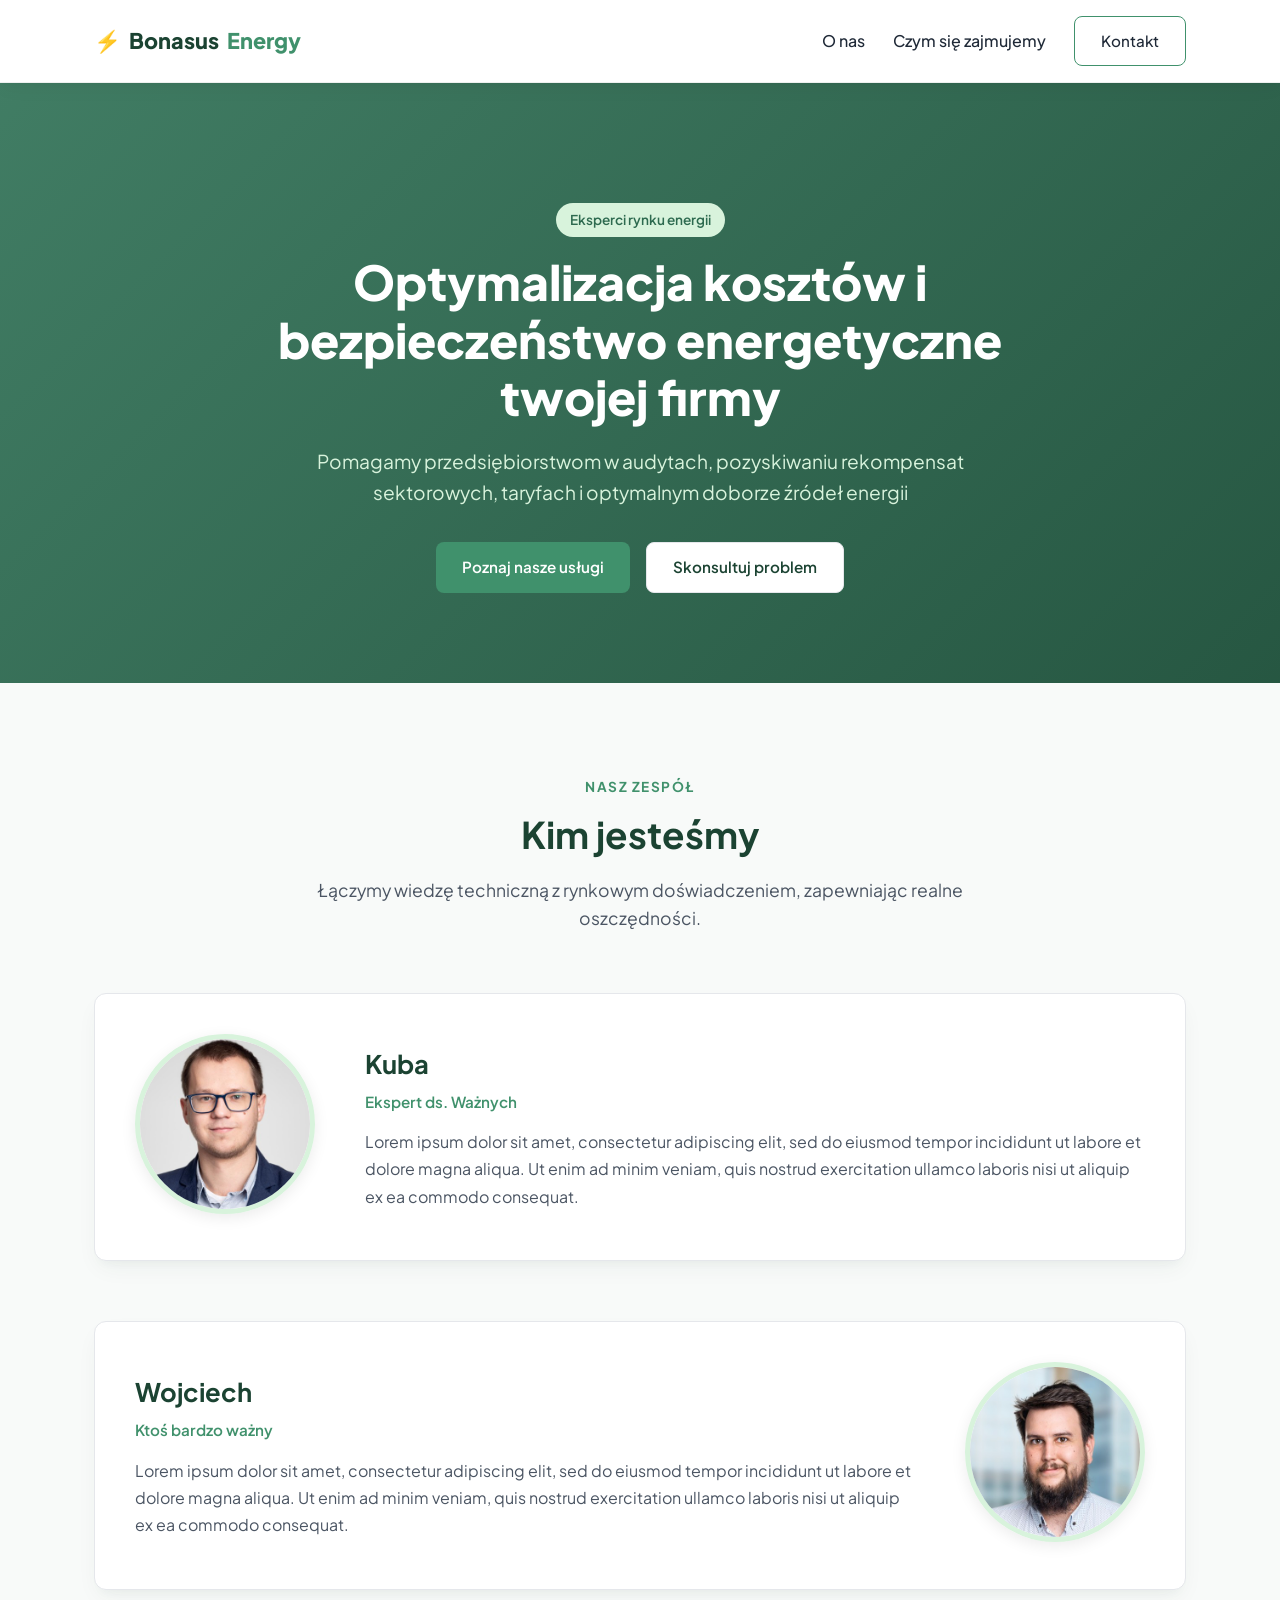
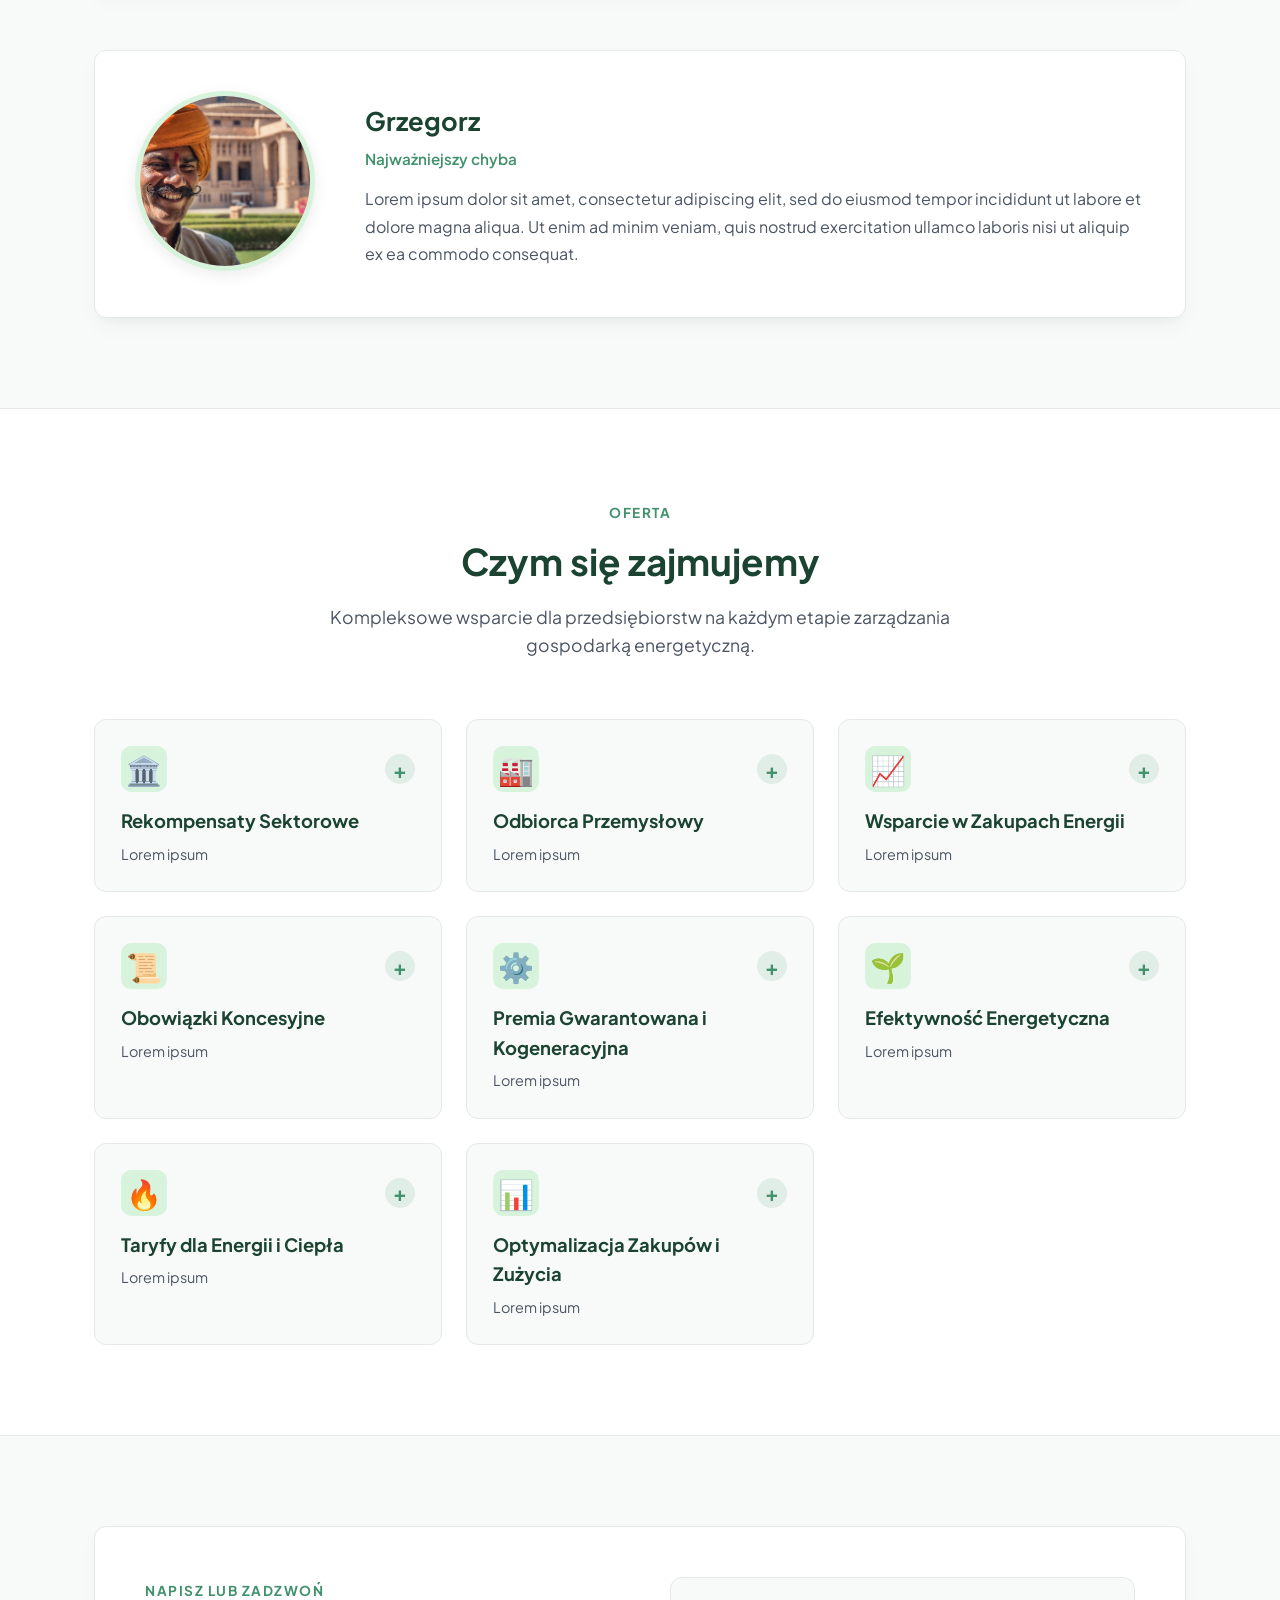
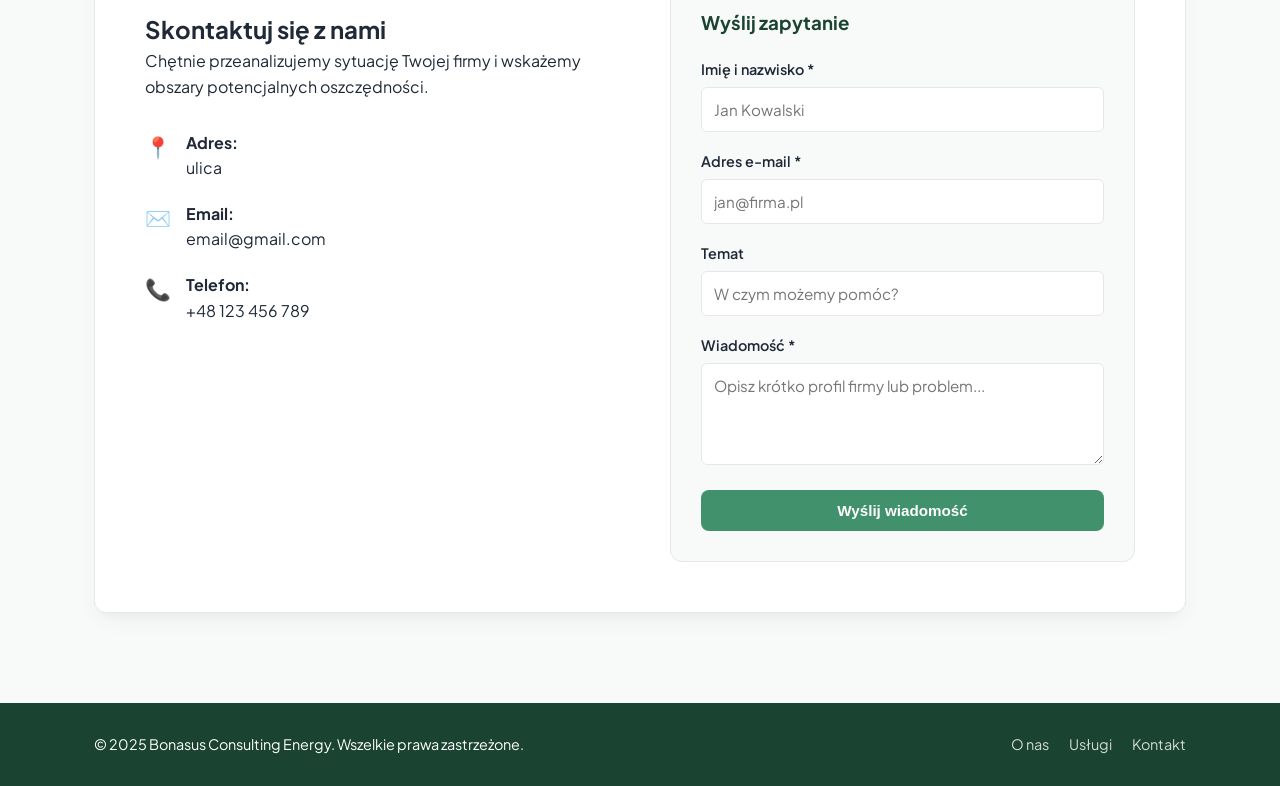
==== commit 6f0b9dc9: "last checkout before big update" ====
--- a/index.html
+++ b/index.html
@@ -3,183 +3,242 @@
 <head>
     <meta charset="UTF-8">
     <meta name="viewport" content="width=device-width, initial-scale=1.0">
-    <title>Bonasus Energy Consulting | Eksperci Rynku Energii</title>
-    <meta name="description" content="Kompleksowe doradztwo energetyczne dla przedsiębiorstw: rekompensaty sektorowe, audyty efektywności, optymalizacja kosztów i taryf energii.">
-    
-    <!-- Favicon (logo w karcie przeglądarki) -->
-    <link rel="icon" type="image/png" sizes="32x32" href="img/favicon.png?v=1">
-    <link rel="apple-touch-icon" sizes="180x180" href="img/favicon.png?v=1">
-
-    <!-- Style CSS -->
-    <link rel="stylesheet" href="style.css?v=5">
+    <title>Bonasus Consulting Energy – Doradztwo i Optymalizacja</title>
+    <link rel="preconnect" href="https://fonts.googleapis.com">
+    <link rel="preconnect" href="https://fonts.gstatic.com" crossorigin>
+    <link href="https://fonts.googleapis.com/css2?family=Plus+Jakarta+Sans:wght@400;500;600;700;800&display=swap" rel="stylesheet">
+    <link rel="stylesheet" href="style.css">
 </head>
 <body>
 
     <!-- NAWIGACJA -->
-    <header class="header">
-        <div class="container header-container">
+    <header class="navbar">
+        <div class="container nav-container">
             <a href="#" class="logo">
-                <span class="logo-accent">Bonasus</span> Energy
+                <span class="logo-accent">⚡</span> Bonasus<span>Energy</span>
             </a>
-            <nav class="nav">
-                <a href="#hero">Start</a>
-                <a href="#uslugi">Oferta</a>
-                <a href="#zespol">Zespół</a>
-                <a href="#kontakt" class="btn btn-nav">Kontakt</a>
+            <nav class="nav-links">
+                <a href="#o-nas">O nas</a>
+                <a href="#uslugi">Czym się zajmujemy</a>
+                <a href="#kontakt" class="btn btn-outline">Kontakt</a>
             </nav>
         </div>
     </header>
 
-    <!-- SEKCJA HERO -->
-    <section id="hero" class="hero">
-        <div class="container hero-container">
-            <div class="hero-content">
-                <span class="hero-badge" id="hero-badge">Eksperci rynku energii</span>
-                <h1 id="hero-title">Optymalizacja kosztów i bezpieczeństwo energetyczne Twojej firmy</h1>
-                <p id="hero-desc">Pomagamy przedsiębiorstwom w audytach, pozyskiwaniu rekompensat sektorowych, taryfach i optymalnym doborze źródeł energii.</p>
-                <div class="hero-actions">
-                    <a href="#uslugi" class="btn btn-primary">Poznaj ofertę</a>
-                    <a href="#kontakt" class="btn btn-secondary">Skonsultuj się</a>
-                </div>
-            </div>
-        </div>
-    </section>
-
-    <!-- SEKCJA USŁUGI -->
+    <!-- HERO SECTION -->
+    <section class="hero">
+        <div class="container hero-content">
+            <span class="badge" id="hero-badge">Eksperci rynku energii</span>
+            <h1 id="hero-title">Optymalizacja kosztów i bezpieczeństwo energetyczne Twojej firmy</h1>
+            <p id="hero-desc">Pomagamy przedsiębiorstwom w audytach, pozyskiwaniu rekompensat sektorowych, taryfach i optymalnym doborze źródeł energii.</p>
+            <div class="hero-buttons">
+                <a href="#uslugi" class="btn btn-primary">Poznaj nasze usługi</a>
+                <a href="#kontakt" class="btn btn-secondary">Skonsultuj problem</a>
+            </div>
+        </div>
+    </section>
+
+    <!-- SEKCJA: O NAS -->
+    <section id="o-nas" class="section team-section">
+        <div class="container">
+            <div class="section-header">
+                <span class="section-subtitle">Nasz zespół</span>
+                <h2>Kim jesteśmy</h2>
+                <p>Łączymy wiedzę techniczną z rynkowym doświadczeniem, zapewniając realne oszczędności.</p>
+            </div>
+
+            <div class="team-list" id="team-container">
+                <!-- Kuba: Lewo -->
+                <article class="team-card">
+                    <div class="team-image-wrapper">
+                        <img src="https://images.unsplash.com/photo-1560250097-0b93528c311a?w=400&h=400&fit=crop&crop=face" alt="Kuba" class="team-avatar">
+                    </div>
+                    <div class="team-info">
+                        <h3>Kuba</h3>
+                        <span class="team-role">Ekspert ds. Rynku Energii & Rekompensat</span>
+                        <p>Specjalizuje się w doradztwie strategicznym dla odbiorców przemysłowych, analizie taryf oraz procesach pozyskiwania rekompensat sektorowych.</p>
+                    </div>
+                </article>
+
+                <!-- Wojtek: Prawo -->
+                <article class="team-card">
+                    <div class="team-image-wrapper">
+                        <img src="https://images.unsplash.com/photo-1519085360753-af0119f7cbe7?w=400&h=400&fit=crop&crop=face" alt="Wojtek" class="team-avatar">
+                    </div>
+                    <div class="team-info">
+                        <h3>Wojtek</h3>
+                        <span class="team-role">Audytor & Specjalista ds. Efektywności</span>
+                        <p>Odpowiedzialny za audyty energetyczne dużych przedsiębiorstw oraz systemy CISAF. Przeprowadza szczegółowe analizy mocy zamówionej i biernej.</p>
+                    </div>
+                </article>
+
+                <!-- Grzegorz: Lewo -->
+                <article class="team-card">
+                    <div class="team-image-wrapper">
+                        <img src="https://images.unsplash.com/photo-1507003211169-0a1dd7228f2d?w=400&h=400&fit=crop&crop=face" alt="Grzegorz" class="team-avatar">
+                    </div>
+                    <div class="team-info">
+                        <h3>Grzegorz</h3>
+                        <span class="team-role">Doradca Koncesyjny & Kogeneracja</span>
+                        <p>Ekspert w zakresie obowiązków koncesyjnych, dystrybucji oraz obrotu energią elektryczną i ciepłem. Prowadzi projekty kogeneracyjne.</p>
+                    </div>
+                </article>
+            </div>
+        </div>
+    </section>
+
+    <!-- SEKCJA: USŁUGI -->
     <section id="uslugi" class="section services-section">
         <div class="container">
             <div class="section-header">
                 <span class="section-subtitle">Oferta</span>
                 <h2>Czym się zajmujemy</h2>
-                <p>Kliknij w wybraną usługę, aby zapoznać się ze szczegółowym zakresem wsparcia.</p>
-            </div>
-
-            <!-- GÓRNY PANEL PODGLĄDU SZCZEGÓŁÓW -->
-            <div id="service-preview-panel" class="service-preview-panel" style="display: none;"></div>
-
-            <!-- SIATKA KAFELKÓW (STAŁE MIEJSCA, WYSZARZANIE AKTYWNEJ) -->
+                <p>Kompleksowe wsparcie dla przedsiębiorstw na każdym etapie zarządzania gospodarką energetyczną.</p>
+            </div>
+
             <div class="services-grid" id="services-container">
-                <!-- Generowane dynamicznie z data.json -->
-            </div>
-        </div>
-    </section>
-
-    <!-- SEKCJA ZESPÓŁ -->
-    <section id="zespol" class="section team-section">
-        <div class="container">
-            <div class="section-header">
-                <span class="section-subtitle">O nas</span>
-                <h2>Nasz Zespół</h2>
-                <p>Doświadczeni analitycy i audytorzy z wieloletnią praktyką na rynku energii.</p>
-            </div>
-            <div class="team-grid" id="team-container">
-                <!-- Generowane dynamicznie z data.json -->
-            </div>
-        </div>
-    </section>
-
-    <!-- SEKCJA KONTAKT -->
+                <div class="service-card">
+                    <div class="service-icon">🏛️</div>
+                    <h3>Rekompensaty Sektorowe</h3>
+                    <p>Weryfikacja uprawnień, przygotowanie kompletnych wniosków i reprezentacja przed organami w procesie zwrotu kosztów pośrednich emisji.</p>
+                </div>
+
+                <div class="service-card">
+                    <div class="service-icon">🏭</div>
+                    <h3>Odbiorca Przemysłowy</h3>
+                    <p>Uzyskiwanie i utrzymanie statusu odbiorcy przemysłowego, dającego prawo do ulg w opłacie OZE, kogeneracyjnej i akcyzie.</p>
+                </div>
+
+                <div class="service-card">
+                    <div class="service-icon">📈</div>
+                    <h3>Wsparcie w Zakupach Energii</h3>
+                    <p>Opracowywanie strategii zakupowych na Towarowej Giełdzie Energii, przetargi na zakup energii elektrycznej i gazu.</p>
+                </div>
+
+                <div class="service-card">
+                    <div class="service-icon">📜</div>
+                    <h3>Obowiązki Koncesyjne</h3>
+                    <p>Kompleksowa obsługa spraw przed Urzędem Regulacji Energetyki (URE), sprawozdawczość oraz doradztwo regulacyjne.</p>
+                </div>
+
+                <div class="service-card">
+                    <div class="service-icon">⚙️</div>
+                    <h3>Premia Gwarantowana i Kogeneracyjna</h3>
+                    <p>Wsparcie w systemach wsparcia dla instalacji kogeneracyjnych – kalkulacje, aplikacje i rozliczanie premii.</p>
+                </div>
+
+                <div class="service-card featured">
+                    <div class="service-icon">🌱</div>
+                    <h3>Efektywność Energetyczna</h3>
+                    <p>Działania zmierzające do trwałego obniżenia zużycia energii w obiektach i instalacjach:</p>
+                    <ul class="service-subitems">
+                        <li>Audyty Energetyczne przedsiębiorstw (ustawowe)</li>
+                        <li>Wdrożenia i audyty w standardzie CISAF</li>
+                    </ul>
+                </div>
+
+                <div class="service-card">
+                    <div class="service-icon">🔥</div>
+                    <h3>Taryfy dla Energii i Ciepła</h3>
+                    <p>Kalkulacja i zatwierdzanie taryf przed URE dla operatorów systemów dystrybucyjnych i przedsiębiorstw obrotu.</p>
+                    <ul class="service-subitems">
+                        <li>Dystrybucja i obrót</li>
+                        <li>Taryfy ciepłownicze</li>
+                    </ul>
+                </div>
+
+                <div class="service-card featured">
+                    <div class="service-icon">📊</div>
+                    <h3>Optymalizacja Zakupów i Zużycia</h3>
+                    <p>Bieżący monitoring i redukcja kosztów stałych na fakturach dystrybucyjnych:</p>
+                    <ul class="service-subitems">
+                        <li>Analiza i audyt umów dystrybucyjnych</li>
+                        <li>Optymalizacja mocy zamówionej oraz kompensacja mocy biernej</li>
+                        <li>Audyt i procedura zmiany sprzedawcy</li>
+                    </ul>
+                </div>
+            </div>
+        </div>
+    </section>
+
+    <!-- SEKCJA: KONTAKT -->
     <section id="kontakt" class="section contact-section">
         <div class="container">
             <div class="contact-wrapper">
                 <div class="contact-info">
-                    <span class="section-subtitle">Kontakt</span>
-                    <h2>Porozmawiajmy o energii</h2>
-                    <p>Skontaktuj się z nami bezpośrednio lub prześlij zapytanie przez formularz.</p>
+                    <span class="section-subtitle">Napisz lub zadzwoń</span>
+                    <h2>Skontaktuj się z nami</h2>
+                    <p>Chętnie przeanalizujemy sytuację Twojej firmy i wskażemy obszary potencjalnych oszczędności.</p>
                     
                     <div class="contact-details">
-                        <div class="contact-item">
-                            <i data-lucide="map-pin"></i>
+                        <div class="detail-item">
+                            <span class="icon">📍</span>
                             <div>
                                 <strong>Adres:</strong>
-                                <span id="contact-address">ul. Przykładowa 12, Warszawa</span>
+                                <p id="contact-address">ul. Przykładowa 12, 00-001 Warszawa</p>
                             </div>
                         </div>
-                        <div class="contact-item">
-                            <i data-lucide="mail"></i>
+                        <div class="detail-item">
+                            <span class="icon">✉️</span>
                             <div>
-                                <strong>E-mail:</strong>
-                                <a id="contact-email" href="mailto:kontakt@bonasusenergy.pl">kontakt@bonasusenergy.pl</a>
+                                <strong>Email:</strong>
+                                <p id="contact-email">kontakt@twojadomena.pl</p>
                             </div>
                         </div>
-                        <div class="contact-item">
-                            <i data-lucide="phone"></i>
+                        <div class="detail-item">
+                            <span class="icon">📞</span>
                             <div>
                                 <strong>Telefon:</strong>
-                                <span id="contact-phone">+48 123 456 789</span>
+                                <p id="contact-phone">+48 123 456 789</p>
                             </div>
                         </div>
                     </div>
                 </div>
 
-                <div class="contact-form-container">
-                    <form class="contact-form" id="contact-form">
-                        <h3>Wyślij zapytanie</h3>
-                        
-                        <!-- Honeypot (niewidoczna pułapka na boty spamujące) -->
-                        <div style="position: absolute; left: -9999px; top: -9999px;" aria-hidden="true">
-                            <input type="text" name="b_check_trap" tabindex="-1" autocomplete="off">
-                        </div>
-
-                        <div class="form-group">
-                            <label for="name">Imię i nazwisko *</label>
-                            <input type="text" id="name" name="name" required placeholder="Jan Kowalski">
-                        </div>
-                        <div class="form-group">
-                            <label for="email">Adres e-mail *</label>
-                            <input type="email" id="email" name="email" required placeholder="jan@twojafirma.pl">
-                        </div>
-                        <div class="form-group">
-                            <label for="subject">Temat zapytania</label>
-                            <input type="text" id="subject" name="subject" placeholder="np. Rekompensaty, Audyt, Analiza taryf">
-                        </div>
-                        <div class="form-group">
-                            <label for="message">Treść wiadomości *</label>
-                            <textarea id="message" name="message" rows="4" required placeholder="Opisz krótko swój profil działalności lub problem energetyczny..."></textarea>
-                        </div>
-
-                        <div id="form-feedback" class="form-feedback"></div>
-
-                        <button type="submit" id="btn-submit" class="btn btn-primary btn-block">Wyślij wiadomość</button>
-
-                        <p class="form-rodo-note">
-                            Wysyłając formularz, wyrażasz zgodę na przetwarzanie danych w celu udzielenia odpowiedzi. Szczegóły znajdziesz w naszej <a href="polityka-prywatnosci.html" target="_blank">Polityce Prywatności</a>.
-                        </p>
-                    </form>
-                </div>
-            </div>
-        </div>
+                <form class="contact-form" id="contact-form">
+                     <h3>Wyślij zapytanie</h3>
+    
+                    <div class="form-group">
+                        <label for="name">Imię i nazwisko *</label>
+                        <input type="text" id="name" name="name" required placeholder="Jan Kowalski">
+                    </div>
+                    <div class="form-group">
+                        <label for="email">Adres e-mail *</label>
+                        <input type="email" id="email" name="email" required placeholder="jan@firma.pl">
+                    </div>
+                    <div class="form-group">
+                        <label for="subject">Temat</label>
+                        <input type="text" id="subject" name="subject" placeholder="W czym możemy pomóc?">
+                    </div>
+                    <div class="form-group">
+                        <label for="message">Wiadomość *</label>
+                        <textarea id="message" name="message" rows="4" required placeholder="Opisz krótko profil firmy lub problem..."></textarea>
+                    </div>
+
+                        <!-- Kontener na komunikaty sukcesu/błędu -->
+                    <div id="form-feedback" class="form-feedback"></div>
+
+                    <button type="submit" id="btn-submit" class="btn btn-primary btn-block">Wyślij wiadomość</button>
+
+                        <!-- Niewidoczne pole-pułapka na boty (Honeypot) -->
+                    <div style="position: absolute; left: -9999px; top: -9999px;" aria-hidden="true">
+                        <input type="text" name="company_website_check" tabindex="-1" autocomplete="off">
+                    </div>
+                </form>
     </section>
 
     <!-- STOPKA -->
     <footer class="footer">
-        <div class="container footer-container">
-            <p>&copy; 2026 Bonasus Energy Consulting. Wszelkie prawa zastrzeżone. | <a href="polityka-prywatnosci.html">Polityka Prywatności</a></p>
+        <div class="container footer-content">
+            <p>&copy; 2025 Bonasus Consulting Energy. Wszelkie prawa zastrzeżone.</p>
+            <div class="footer-links">
+                <a href="#o-nas">O nas</a>
+                <a href="#uslugi">Usługi</a>
+                <a href="#kontakt">Kontakt</a>
+            </div>
         </div>
     </footer>
 
-    <!-- BANER COOKIES -->
-    <aside id="cookie-banner" class="cookie-banner" style="display: none;" aria-label="Zgoda na pliki cookies">
-        <div class="cookie-container">
-            <div class="cookie-info">
-                <div class="cookie-badge">🍪</div>
-                <div class="cookie-text">
-                    <h4>Szanujemy Twoją prywatność</h4>
-                    <p>
-                        Używamy plików cookies i technologii lokalnych, aby zapewnić prawidłowe działanie strony oraz szybkie ładowanie oferty. Możesz zaakceptować wszystkie pliki lub wybrać tylko niezbędne. Szczegóły w naszej 
-                        <a href="polityka-prywatnosci.html" target="_blank">Polityce Prywatności</a>.
-                    </p>
-                </div>
-            </div>
-            <div class="cookie-buttons">
-                <button type="button" id="btn-cookie-reject" class="btn-cookie btn-cookie-secondary">Tylko niezbędne</button>
-                <button type="button" id="btn-cookie-accept" class="btn-cookie btn-cookie-primary">Zaakceptuj wszystkie</button>
-            </div>
-        </div>
-    </aside>
-
-    <!-- Skrypty: Ikony wektorowe Lucide oraz logika aplikacji -->
-    <script src="https://unpkg.com/lucide@latest"></script>
-    <script src="script.js?v=5"></script>
+    <script src="script.js?v=2"></script>
 </body>
 </html>
--- a/style.css
+++ b/style.css
@@ -1,25 +1,31 @@
 /* ==========================================================================
-   1. ZMIENNE GŁÓWNE I PALETA BARW
+   1. ZMIENNE KOLORYSTYCZNE (PALETA ZIELONA - MOŻESZ JE DOWOLNIE ZMIENIAĆ)
    ========================================================================== */
 :root {
-    --primary: #1b4332;
-    --primary-light: #2d6a4f;
-    --accent: #40916c;
-    --accent-glow: rgba(64, 145, 108, 0.12);
-    --bg-main: #f8faf9;
-    --text-dark: #212529;
-    --text-muted: #6c757d;
-    --border-color: #e2e8e5;
+    --primary: #1b4332;         /* Głęboka, elegancka zieleń bazowa */
+    --primary-light: #2d6a4f;   /* Jaśniejsza zieleń do nagłówków / hoverów */
+    --accent: #40916c;          /* Akcentowa zieleń (przyciski, ikony) */
+    --accent-glow: #d8f3dc;     /* Bardzo jasna zieleń (tła badge'y, subtelne ramki) */
+    
+    --bg-main: #f8faf9;         /* Bardzo delikatne, czyste tło strony */
+    --bg-card: #ffffff;         /* Białe tło kart */
+    --text-dark: #1f2937;       /* Kolor głównego tekstu */
+    --text-muted: #4b5563;      /* Stonowany kolor opisów */
+    --border-color: #e5e7eb;    /* Kolor obramowań */
+    
+    --font-family: 'Plus Jakarta Sans', sans-serif;
     --radius: 12px;
-    --shadow: 0 4px 18px rgba(0, 0, 0, 0.05);
-    --shadow-hover: 0 10px 30px rgba(0, 0, 0, 0.09);
-    --transition: all 0.25s ease;
-}
-
+    --shadow: 0 10px 25px -5px rgba(27, 67, 50, 0.06), 0 8px 10px -6px rgba(27, 67, 50, 0.04);
+    --shadow-hover: 0 20px 30px -10px rgba(27, 67, 50, 0.12);
+}
+
+/* ==========================================================================
+   2. RESET I BAZA
+   ========================================================================== */
 * {
-    box-sizing: border-box;
     margin: 0;
     padding: 0;
+    box-sizing: border-box;
 }
 
 html {
@@ -27,62 +33,64 @@
 }
 
 body {
-    font-family: -apple-system, BlinkMacSystemFont, "Segoe UI", Roboto, "Helvetica Neue", Arial, sans-serif;
+    font-family: var(--font-family);
+    background-color: var(--bg-main);
     color: var(--text-dark);
-    background-color: var(--bg-main);
     line-height: 1.6;
 }
 
 .container {
-    max-width: 1200px;
+    max-width: 1140px;
     margin: 0 auto;
     padding: 0 24px;
 }
 
-/* ==========================================================================
-   2. TYPOGRAFIA I ELEMENTY WSPÓLNE
-   ========================================================================== */
 .section {
-    padding: 85px 0;
+    padding: 90px 0;
 }
 
 .section-header {
     text-align: center;
     max-width: 700px;
-    margin: 0 auto 50px auto;
+    margin: 0 auto 60px auto;
 }
 
 .section-subtitle {
     display: inline-block;
     color: var(--accent);
     text-transform: uppercase;
-    font-size: 0.82rem;
+    font-size: 0.85rem;
     font-weight: 700;
     letter-spacing: 1.5px;
     margin-bottom: 8px;
 }
 
 .section-header h2 {
-    font-size: 2.2rem;
+    font-size: 2.3rem;
     color: var(--primary);
     margin-bottom: 12px;
 }
 
 .section-header p {
     color: var(--text-muted);
-    font-size: 1.05rem;
-}
-
-/* PRZYCISKI */
+    font-size: 1.1rem;
+}
+
+/* ==========================================================================
+   3. PRZYCISKI I ELEMENTY INTERFEJSU
+   ========================================================================== */
 .btn {
-    display: inline-block;
+    display: inline-flex;
+    align-items: center;
+    justify-content: center;
     padding: 12px 26px;
     border-radius: 8px;
     font-weight: 600;
+    font-size: 0.95rem;
     text-decoration: none;
+    transition: all 0.25s ease;
     cursor: pointer;
     border: none;
-    transition: var(--transition);
 }
 
 .btn-primary {
@@ -93,16 +101,28 @@
 .btn-primary:hover {
     background-color: var(--primary-light);
     transform: translateY(-2px);
+    box-shadow: 0 6px 15px rgba(64, 145, 108, 0.3);
 }
 
 .btn-secondary {
-    background-color: transparent;
+    background-color: #ffffff;
     color: var(--primary);
-    border: 1px solid var(--primary);
+    border: 1px solid var(--border-color);
 }
 
 .btn-secondary:hover {
-    background-color: var(--primary);
+    background-color: var(--accent-glow);
+    border-color: var(--accent);
+}
+
+.btn-outline {
+    border: 1px solid var(--accent);
+    color: var(--accent);
+    background: transparent;
+}
+
+.btn-outline:hover {
+    background-color: var(--accent);
     color: #ffffff;
 }
 
@@ -110,248 +130,211 @@
     width: 100%;
 }
 
-/* ==========================================================================
-   3. NAWIGACJA
-   ========================================================================== */
-.header {
-    background: #ffffff;
-    border-bottom: 1px solid var(--border-color);
+.badge {
+    background-color: var(--accent-glow);
+    color: var(--primary-light);
+    padding: 6px 14px;
+    border-radius: 20px;
+    font-size: 0.85rem;
+    font-weight: 600;
+    display: inline-block;
+    margin-bottom: 16px;
+}
+
+/* ==========================================================================
+   4. NAWIGACJA
+   ========================================================================== */
+.navbar {
+    background: rgba(255, 255, 255, 0.95);
+    backdrop-filter: blur(10px);
+    -webkit-backdrop-filter: blur(10px);
     position: sticky;
     top: 0;
     z-index: 1000;
-}
-
-.header-container {
+    border-bottom: 1px solid rgba(27, 67, 50, 0.08);
+    box-shadow: 0 4px 20px -2px rgba(0, 0, 0, 0.06), 
+                0 2px 6px -1px rgba(0, 0, 0, 0.03);
+    padding: 16px 0;
+    transition: all 0.3s ease;
+}
+
+.nav-container {
     display: flex;
     justify-content: space-between;
     align-items: center;
-    height: 75px;
 }
 
 .logo {
-    font-size: 1.45rem;
+    font-size: 1.35rem;
     font-weight: 800;
     color: var(--primary);
     text-decoration: none;
-    letter-spacing: -0.5px;
-}
-
-.logo-accent {
+    display: flex;
+    align-items: center;
+    gap: 8px;
+}
+
+.logo span {
     color: var(--accent);
 }
 
-.nav {
+.nav-links {
     display: flex;
     align-items: center;
     gap: 28px;
 }
 
-.nav a {
+.nav-links a {
     text-decoration: none;
     color: var(--text-dark);
     font-weight: 500;
-    transition: var(--transition);
-}
-
-.nav a:hover {
+    transition: color 0.2s;
+}
+
+.nav-links a:hover {
     color: var(--accent);
 }
 
-.btn-nav {
-    padding: 8px 18px;
-    background-color: var(--primary);
-    color: #ffffff !important;
-    border-radius: 6px;
-}
-
-.btn-nav:hover {
-    background-color: var(--accent);
-}
-
-/* ==========================================================================
-   4. HERO
+/* ==========================================================================
+   5. HERO
    ========================================================================== */
 .hero {
-    padding: 95px 0 105px 0;
-    background: radial-gradient(circle at top right, rgba(64,145,108,0.12), transparent 50%), #ffffff;
-    border-bottom: 1px solid var(--border-color);
+    background: 
+        linear-gradient(135deg, rgba(49, 114, 87, 0.92) 0%, rgba(27, 78, 56, 0.95) 100%),
+        url('https://images.unsplash.com/photo-1473341304170-971dccb5ac1e?w=1600&fit=crop') center/cover no-repeat;
+    color: #ffffff;
+    padding: 120px 0 90px 0;
+    text-align: center;
+    box-shadow: 0 15px 35px rgba(13, 34, 25, 0.15);
 }
 
 .hero-content {
-    max-width: 820px;
-}
-
-.hero-badge {
-    display: inline-block;
-    background: var(--accent-glow);
-    color: var(--primary);
-    padding: 6px 14px;
-    border-radius: 20px;
-    font-size: 0.85rem;
-    font-weight: 700;
-    margin-bottom: 20px;
+    max-width: 800px;
 }
 
 .hero h1 {
     font-size: 3rem;
     line-height: 1.2;
+    color: #ffffff;
+    margin-bottom: 20px;
+    font-weight: 800;
+}
+
+.hero p {
+    font-size: 1.2rem;
+    color: #d8f3dc;
+    margin-bottom: 35px;
+}
+
+.hero-buttons {
+    display: flex;
+    justify-content: center;
+    gap: 16px;
+}
+
+.hero::after {
+    content: '';
+    position: absolute;
+    bottom: 0;
+    left: 0;
+    width: 100%;
+    height: 3px;
+    background: linear-gradient(90deg, transparent, var(--accent), transparent);
+}
+
+/* ==========================================================================
+   6. O NAS: ZDJĘCIA W OKRĘGACH NAPRZEMIENNIE (LEWO / PRAWO / LEWO)
+   ========================================================================== */
+.team-section {
+    background-color: var(--bg-main); /* #f8faf9 */
+    position: relative;
+    z-index: 1;
+}
+
+   .team-list {
+    display: flex;
+    flex-direction: column;
+    gap: 60px;
+}
+
+.team-card {
+    display: flex;
+    align-items: center;
+    gap: 50px;
+    background: var(--bg-card);
+    padding: 40px;
+    border-radius: var(--radius);
+    border: 1px solid var(--border-color);
+    box-shadow: var(--shadow);
+}
+
+/* Co drugi element odwraca kolejność (zdjęcie po prawej) */
+.team-card:nth-child(even) {
+    flex-direction: row-reverse;
+}
+
+.team-image-wrapper {
+    flex-shrink: 0;
+}
+
+/* Okrągłe zdjęcie z obramowaniem w kolorze akcentu */
+.team-avatar {
+    width: 180px;
+    height: 180px;
+    border-radius: 50%;
+    object-fit: cover;
+    border: 5px solid var(--accent-glow);
+    box-shadow: 0 4px 15px rgba(0, 0, 0, 0.08);
+}
+
+.team-info h3 {
+    font-size: 1.6rem;
     color: var(--primary);
-    margin-bottom: 20px;
-    letter-spacing: -1px;
-}
-
-.hero p {
-    font-size: 1.15rem;
+    margin-bottom: 4px;
+}
+
+.team-role {
+    display: inline-block;
+    color: var(--accent);
+    font-weight: 600;
+    font-size: 0.95rem;
+    margin-bottom: 14px;
+}
+
+.team-info p {
     color: var(--text-muted);
     line-height: 1.7;
-    margin-bottom: 32px;
-}
-
-.hero-actions {
-    display: flex;
-    gap: 16px;
-}
-
-/* ==========================================================================
-   5. USŁUGI (PANEL PODGLĄDU NA GÓRZE + DOLNA SIATKA ZE ZMIANĄ STANU)
+}
+
+/* ==========================================================================
+   7. USŁUGI (SIATKA 3-KOLUMNOWA Z GÓRNYM SPOTLIGHTEM NA 3 KOLUMNY)
    ========================================================================== */
 .services-section {
     background-color: #ffffff;
+    border-top: 1px solid var(--border-color);
     border-bottom: 1px solid var(--border-color);
 }
 
-/* GÓRNY PANEL PODGLĄDU */
-.service-preview-panel {
-    background: #ffffff;
-    border: 2px solid var(--accent);
-    border-radius: var(--radius);
-    box-shadow: var(--shadow-hover);
-    padding: 36px 40px;
-    margin-bottom: 35px;
-    position: relative;
-    display: grid;
-    grid-template-columns: 1fr 1.5fr;
-    gap: 40px;
-    align-items: start;
-    animation: slideDownFade 0.3s ease-out forwards;
-}
-
-.preview-close-btn {
-    position: absolute;
-    top: 18px;
-    right: 18px;
-    width: 32px;
-    height: 32px;
-    background: var(--bg-main);
-    border: 1px solid var(--border-color);
-    border-radius: 50%;
-    display: flex;
-    align-items: center;
-    justify-content: center;
-    font-size: 1.2rem;
-    color: var(--text-muted);
-    cursor: pointer;
-    transition: var(--transition);
-}
-
-.preview-close-btn:hover {
-    background: #fee2e2;
-    color: #991b1b;
-    border-color: #fecaca;
-}
-
-.preview-left .preview-icon {
-    font-size: 2.4rem;
-    margin-bottom: 16px;
-    display: inline-flex;
-    align-items: center;
-    justify-content: center;
-    width: 60px;
-    height: 60px;
-    border-radius: 12px;
-    background: var(--accent-glow);
-}
-
-.preview-left .preview-icon svg {
-    width: 30px;
-    height: 30px;
-    stroke: var(--accent);
-}
-
-.preview-left h3 {
-    font-size: 1.6rem;
-    color: var(--primary);
-    margin-bottom: 12px;
-}
-
-.preview-left p {
-    color: var(--text-muted);
-    font-size: 1rem;
-    line-height: 1.6;
-}
-
-.preview-right {
-    border-left: 1px dashed var(--border-color);
-    padding-left: 35px;
-}
-
-.preview-right h4 {
-    font-size: 0.95rem;
-    text-transform: uppercase;
-    letter-spacing: 1px;
-    color: var(--accent);
-    margin-bottom: 12px;
-}
-
-.preview-full-desc {
-    color: var(--text-dark);
-    font-size: 0.95rem;
-    line-height: 1.7;
-    margin-bottom: 18px;
-}
-
-.preview-subitems {
-    list-style: none;
-    padding: 0;
-    margin: 0;
-    display: grid;
-    grid-template-columns: 1fr 1fr;
-    gap: 10px 18px;
-}
-
-.preview-subitems li {
-    font-size: 0.9rem;
-    color: var(--primary-light);
-    font-weight: 500;
-    position: relative;
-    padding-left: 20px;
-}
-
-.preview-subitems li::before {
-    content: "✓";
-    position: absolute;
-    left: 0;
-    color: var(--accent);
-    font-weight: bold;
-}
-
-/* DOLNA SIATKA KAFELKÓW (ZACHOWUJE POZYCJE) */
 .services-grid {
     display: grid;
-    grid-template-columns: repeat(auto-fill, minmax(280px, 1fr));
+    grid-template-columns: repeat(3, 1fr);
     gap: 24px;
-}
-
+    align-items: stretch;
+}
+
+/* DOMYŚLNY WYGLĄD ZWYKŁEJ KARTY (1 KOLUMNA) */
 .service-card {
     background: var(--bg-main);
     border: 1px solid var(--border-color);
-    padding: 24px;
+    padding: 26px;
     border-radius: var(--radius);
     cursor: pointer;
     user-select: none;
-    transition: var(--transition);
+    transition: transform 0.25s ease, box-shadow 0.25s ease, border-color 0.25s ease, background-color 0.25s ease;
     display: flex;
     flex-direction: column;
+    justify-content: flex-start;
+    position: relative;
 }
 
 .service-card:hover {
@@ -364,7 +347,7 @@
     display: flex;
     justify-content: space-between;
     align-items: center;
-    margin-bottom: 12px;
+    margin-bottom: 14px;
 }
 
 .service-icon {
@@ -378,17 +361,18 @@
     background: var(--accent-glow);
 }
 
-.service-icon svg {
-    width: 24px;
-    height: 24px;
-    stroke: var(--accent);
-    stroke-width: 2;
-}
-
-.service-indicator {
-    font-size: 1.2rem;
+.expand-indicator {
+    font-size: 1.3rem;
     color: var(--accent);
-    font-weight: bold;
+    font-weight: 700;
+    width: 30px;
+    height: 30px;
+    display: flex;
+    align-items: center;
+    justify-content: center;
+    border-radius: 50%;
+    background: rgba(64, 145, 108, 0.12);
+    transition: transform 0.3s ease, background-color 0.3s ease, color 0.3s ease;
 }
 
 .service-card h3 {
@@ -403,93 +387,132 @@
     line-height: 1.5;
 }
 
-/* STAN WYSZARZENIA KLIKNIĘTEJ KARTY */
-.service-card.is-selected {
-    opacity: 0.45;
-    filter: grayscale(100%);
-    background: #eef2f0;
-    border: 1px dashed var(--accent);
-    box-shadow: none !important;
-    transform: none !important;
+/* UKRYTE SZCZEGÓŁY W ZWYKŁYM STANIE */
+.service-extra {
+    display: none;
+}
+
+/* ==========================================================================
+   STAN AKTYWNY (KARTA PRZENIESIONA NA SAMĄ GÓRĘ I ROZSZERZONA NA 3 KOLUMNY)
+   ========================================================================== */
+.service-card.expanded {
+    order: -1; /* Pcha kartę na sam początek siatki */
+    grid-column: 1 / -1; /* Rozszerza na pełną szerokość 3 kolumn */
+    background: #ffffff;
+    border: 2px solid var(--accent);
+    box-shadow: var(--shadow-hover);
+    padding: 34px;
+    display: grid;
+    grid-template-columns: 1fr 1.6fr;
+    gap: 36px;
+    align-items: start;
+    animation: slideDownFade 0.35s ease forwards;
+}
+
+.service-card.expanded .expand-indicator {
+    transform: rotate(45deg);
+    background: var(--accent);
+    color: #ffffff;
+}
+
+.service-card.expanded .service-extra {
+    display: block;
+    border-left: 1px dashed var(--border-color);
+    padding-left: 32px;
+}
+
+.service-full-desc {
+    color: var(--text-dark);
+    font-size: 0.95rem;
+    line-height: 1.7;
+    margin-bottom: 16px;
+}
+
+.service-subitems {
+    list-style: none;
+    padding: 0;
+    margin: 0 0 16px 0;
+    display: grid;
+    grid-template-columns: 1fr 1fr; /* Podpunkty w 2 estetycznych kolumnach */
+    gap: 8px 16px;
+}
+
+.service-subitems li {
+    font-size: 0.88rem;
+    color: var(--primary-light);
+    font-weight: 500;
+    position: relative;
+    padding-left: 16px;
+}
+
+.service-subitems li::before {
+    content: "•";
+    position: absolute;
+    left: 0;
+    color: var(--accent);
+    font-weight: bold;
 }
 
 @keyframes slideDownFade {
-    from { opacity: 0; transform: translateY(-10px); }
-    to { opacity: 1; transform: translateY(0); }
-}
-
-/* ==========================================================================
-   6. ZESPÓŁ
-   ========================================================================== */
-.team-grid {
-    display: grid;
-    grid-template-columns: repeat(auto-fit, minmax(300px, 1fr));
-    gap: 30px;
-}
-
-.team-card {
-    background: #ffffff;
-    border: 1px solid var(--border-color);
-    border-radius: var(--radius);
-    padding: 30px;
-    text-align: center;
-    box-shadow: var(--shadow);
-    transition: var(--transition);
-}
-
-.team-card:hover {
-    transform: translateY(-4px);
-    box-shadow: var(--shadow-hover);
-}
-
-.team-image-wrapper {
-    width: 130px;
-    height: 130px;
-    border-radius: 50%;
-    margin: 0 auto 20px auto;
-    overflow: hidden;
-    border: 3px solid var(--accent);
-}
-
-.team-avatar {
-    width: 100%;
-    height: 100%;
-    object-fit: cover;
-}
-
-.team-info h3 {
-    font-size: 1.3rem;
-    color: var(--primary);
-    margin-bottom: 4px;
-}
-
-.team-role {
-    display: block;
-    color: var(--accent);
-    font-size: 0.88rem;
-    font-weight: 600;
-    margin-bottom: 12px;
-}
-
-.team-info p {
-    color: var(--text-muted);
-    font-size: 0.92rem;
-    line-height: 1.6;
-}
-
-/* ==========================================================================
-   7. KONTAKT I FORMULARZ
+    from {
+        opacity: 0;
+        transform: translateY(-8px);
+    }
+    to {
+        opacity: 1;
+        transform: translateY(0);
+    }
+}
+
+/* ==========================================================================
+   RESPONSYWNOŚĆ (TABLET I SMARTFON)
+   ========================================================================== */
+@media (max-width: 992px) {
+    .services-grid {
+        grid-template-columns: repeat(2, 1fr);
+    }
+}
+
+@media (max-width: 768px) {
+    .services-grid {
+        grid-template-columns: 1fr;
+    }
+
+    .service-card.expanded {
+        display: flex;
+        flex-direction: column;
+        gap: 18px;
+        padding: 24px;
+    }
+
+    .service-card.expanded .service-extra {
+        border-left: none;
+        border-top: 1px dashed var(--border-color);
+        padding-left: 0;
+        padding-top: 18px;
+    }
+
+    .service-subitems {
+        grid-template-columns: 1fr;
+    }
+}
+
+/* ==========================================================================
+   8. FORMULARZ KONTAKTOWY
    ========================================================================== */
 .contact-section {
-    background: #ffffff;
-    border-top: 1px solid var(--border-color);
+    background-color: var(--bg-main);
 }
 
 .contact-wrapper {
     display: grid;
-    grid-template-columns: 1fr 1.2fr;
+    grid-template-columns: 1fr 1fr;
     gap: 60px;
-    align-items: start;
+    background: var(--bg-card);
+    padding: 50px;
+    border-radius: var(--radius);
+    border: 1px solid var(--border-color);
+    box-shadow: var(--shadow);
 }
 
 .contact-details {
@@ -499,36 +522,26 @@
     gap: 20px;
 }
 
-.contact-item {
-    display: flex;
-    align-items: center;
-    gap: 16px;
-}
-
-.contact-item svg {
-    width: 24px;
-    height: 24px;
-    stroke: var(--accent);
-}
-
-.contact-item a {
-    color: var(--primary);
-    text-decoration: none;
-    font-weight: 500;
+.detail-item {
+    display: flex;
+    gap: 15px;
+    align-items: flex-start;
+}
+
+.detail-item .icon {
+    font-size: 1.3rem;
 }
 
 .contact-form {
     background: var(--bg-main);
+    padding: 30px;
+    border-radius: var(--radius);
     border: 1px solid var(--border-color);
-    padding: 36px;
-    border-radius: var(--radius);
-    box-shadow: var(--shadow);
 }
 
 .contact-form h3 {
+    margin-bottom: 20px;
     color: var(--primary);
-    margin-bottom: 20px;
-    font-size: 1.4rem;
 }
 
 .form-group {
@@ -537,34 +550,34 @@
 
 .form-group label {
     display: block;
-    font-size: 0.88rem;
+    font-size: 0.9rem;
     font-weight: 600;
+    color: var(--text-dark);
     margin-bottom: 6px;
-    color: var(--primary);
 }
 
 .form-group input,
 .form-group textarea {
     width: 100%;
-    padding: 12px 14px;
+    padding: 12px;
     border: 1px solid var(--border-color);
     border-radius: 6px;
+    font-family: inherit;
     font-size: 0.95rem;
     background: #ffffff;
-    font-family: inherit;
-    transition: var(--transition);
+    transition: border-color 0.2s;
 }
 
 .form-group input:focus,
 .form-group textarea:focus {
     outline: none;
     border-color: var(--accent);
-    box-shadow: 0 0 0 3px var(--accent-glow);
+    box-shadow: 0 0 0 3px rgba(64, 145, 108, 0.15);
 }
 
 .form-feedback {
     display: none;
-    padding: 12px 14px;
+    padding: 12px;
     border-radius: 6px;
     font-size: 0.9rem;
     margin-bottom: 16px;
@@ -585,191 +598,62 @@
     border: 1px solid #fecaca;
 }
 
-.form-rodo-note {
-    font-size: 0.78rem;
-    color: var(--text-muted);
-    margin-top: 14px;
-    line-height: 1.4;
-}
-
-.form-rodo-note a {
-    color: var(--accent);
-    text-decoration: underline;
-}
-
-/* ==========================================================================
-   8. STOPKA
+/* ==========================================================================
+   9. STOPKA I RESPONSYWNOŚĆ (MOBILE)
    ========================================================================== */
 .footer {
     background: var(--primary);
     color: #ffffff;
     padding: 30px 0;
-    text-align: center;
     font-size: 0.9rem;
 }
 
-.footer a {
-    color: #d8f3dc;
+.footer-content {
+    display: flex;
+    justify-content: space-between;
+    align-items: center;
+}
+
+.footer-links {
+    display: flex;
+    gap: 20px;
+}
+
+.footer-links a {
+    color: #ffffff;
     text-decoration: none;
-}
-
-.footer a:hover {
-    text-decoration: underline;
-}
-
-/* ==========================================================================
-   9. BANER PLIKÓW COOKIE
-   ========================================================================== */
-.cookie-banner {
-    position: fixed;
-    bottom: 24px;
-    left: 50%;
-    transform: translateX(-50%) translateY(30px);
-    width: calc(100% - 40px);
-    max-width: 980px;
-    background: #ffffff;
-    border: 1px solid var(--border-color);
-    border-radius: var(--radius);
-    box-shadow: 0 16px 36px rgba(0, 0, 0, 0.16);
-    padding: 22px 28px;
-    z-index: 99999;
-    opacity: 0;
-    transition: opacity 0.35s ease, transform 0.35s ease;
-}
-
-.cookie-banner.visible {
+    opacity: 0.8;
+}
+
+.footer-links a:hover {
     opacity: 1;
-    transform: translateX(-50%) translateY(0);
-}
-
-.cookie-container {
-    display: flex;
-    align-items: center;
-    justify-content: space-between;
-    gap: 30px;
-}
-
-.cookie-info {
-    display: flex;
-    align-items: flex-start;
-    gap: 16px;
-}
-
-.cookie-badge {
-    font-size: 1.8rem;
-    line-height: 1;
-    flex-shrink: 0;
-}
-
-.cookie-text h4 {
-    font-size: 1.05rem;
-    color: var(--primary);
-    margin-bottom: 6px;
-    font-weight: 700;
-}
-
-.cookie-text p {
-    font-size: 0.88rem;
-    color: var(--text-muted);
-    line-height: 1.5;
-    margin: 0;
-}
-
-.cookie-text a {
-    color: var(--accent);
-    text-decoration: underline;
-    font-weight: 500;
-}
-
-.cookie-buttons {
-    display: flex;
-    align-items: center;
-    gap: 12px;
-    flex-shrink: 0;
-}
-
-.btn-cookie {
-    padding: 10px 18px;
-    border-radius: 6px;
-    font-size: 0.88rem;
-    font-weight: 600;
-    cursor: pointer;
-    transition: var(--transition);
-    white-space: nowrap;
-    border: none;
-}
-
-.btn-cookie-primary {
-    background-color: var(--accent);
-    color: #ffffff;
-}
-
-.btn-cookie-primary:hover {
-    background-color: var(--primary);
-}
-
-.btn-cookie-secondary {
-    background-color: transparent;
-    color: var(--text-dark);
-    border: 1px solid var(--border-color);
-}
-
-.btn-cookie-secondary:hover {
-    background-color: #f1f5f3;
-    border-color: var(--text-muted);
-}
-
-/* ==========================================================================
-   10. RESPONSYWNOŚĆ (MEDIA QUERIES)
-   ========================================================================== */
+}
+
 @media (max-width: 900px) {
-    .service-preview-panel {
-        grid-template-columns: 1fr;
-        gap: 24px;
-        padding: 28px 24px;
-    }
-    .preview-right {
-        border-left: none;
-        border-top: 1px dashed var(--border-color);
-        padding-left: 0;
-        padding-top: 20px;
-    }
     .contact-wrapper {
         grid-template-columns: 1fr;
-        gap: 40px;
-    }
+    }
+}
+
+@media (max-width: 768px) {
     .hero h1 {
-        font-size: 2.3rem;
-    }
-}
-
-@media (max-width: 768px) {
-    .header-container {
+        font-size: 2.1rem;
+    }
+    
+    .team-card, 
+    .team-card:nth-child(even) {
         flex-direction: column;
-        height: auto;
-        padding: 16px 0;
-        gap: 12px;
-    }
-    .preview-subitems {
-        grid-template-columns: 1fr;
-    }
-    .cookie-banner {
-        bottom: 15px;
-        width: calc(100% - 30px);
-        padding: 18px;
-    }
-    .cookie-container {
+        text-align: center;
+        padding: 30px 20px;
+    }
+
+    .nav-links {
+        display: none; /* w prostej wersji ukryte na telefonie */
+    }
+
+    .footer-content {
         flex-direction: column;
-        gap: 18px;
-        align-items: stretch;
-    }
-    .cookie-buttons {
-        flex-direction: column-reverse;
-        width: 100%;
-    }
-    .btn-cookie {
-        width: 100%;
+        gap: 15px;
         text-align: center;
-        padding: 12px;
     }
 }
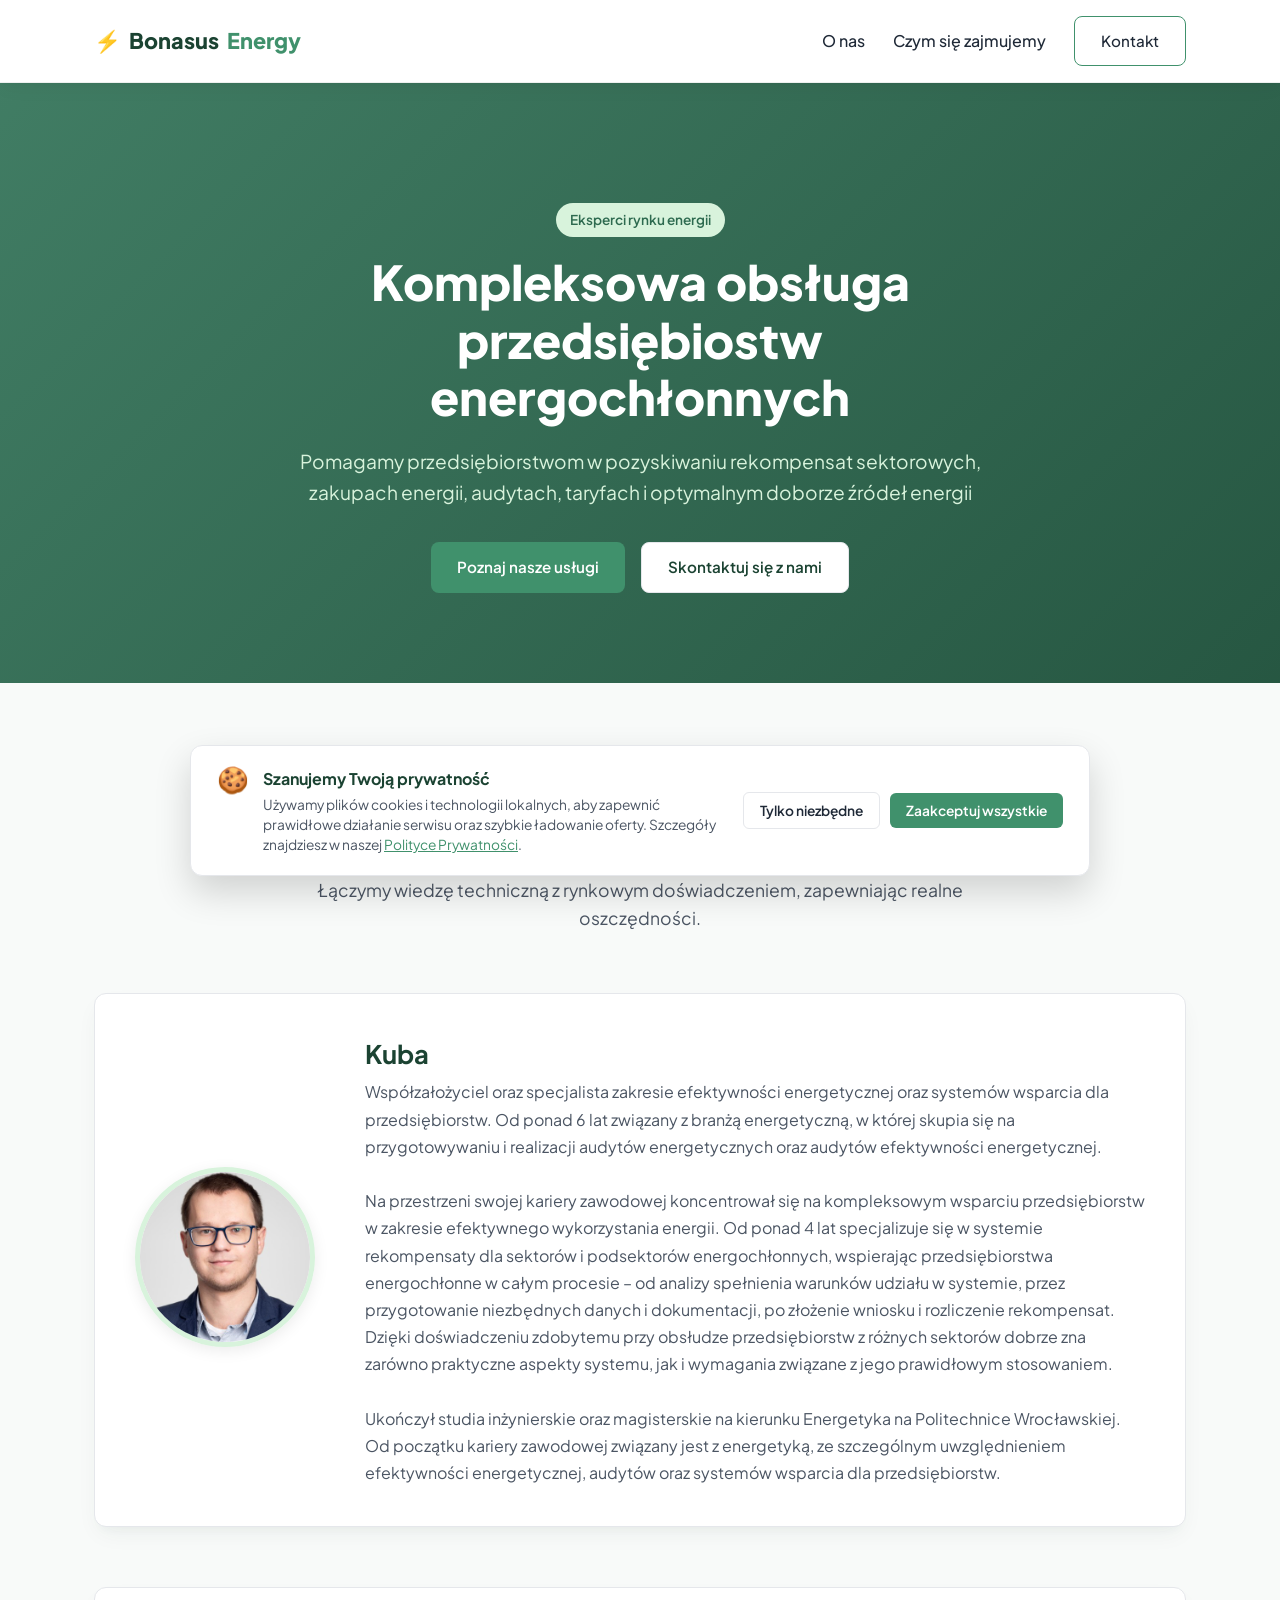
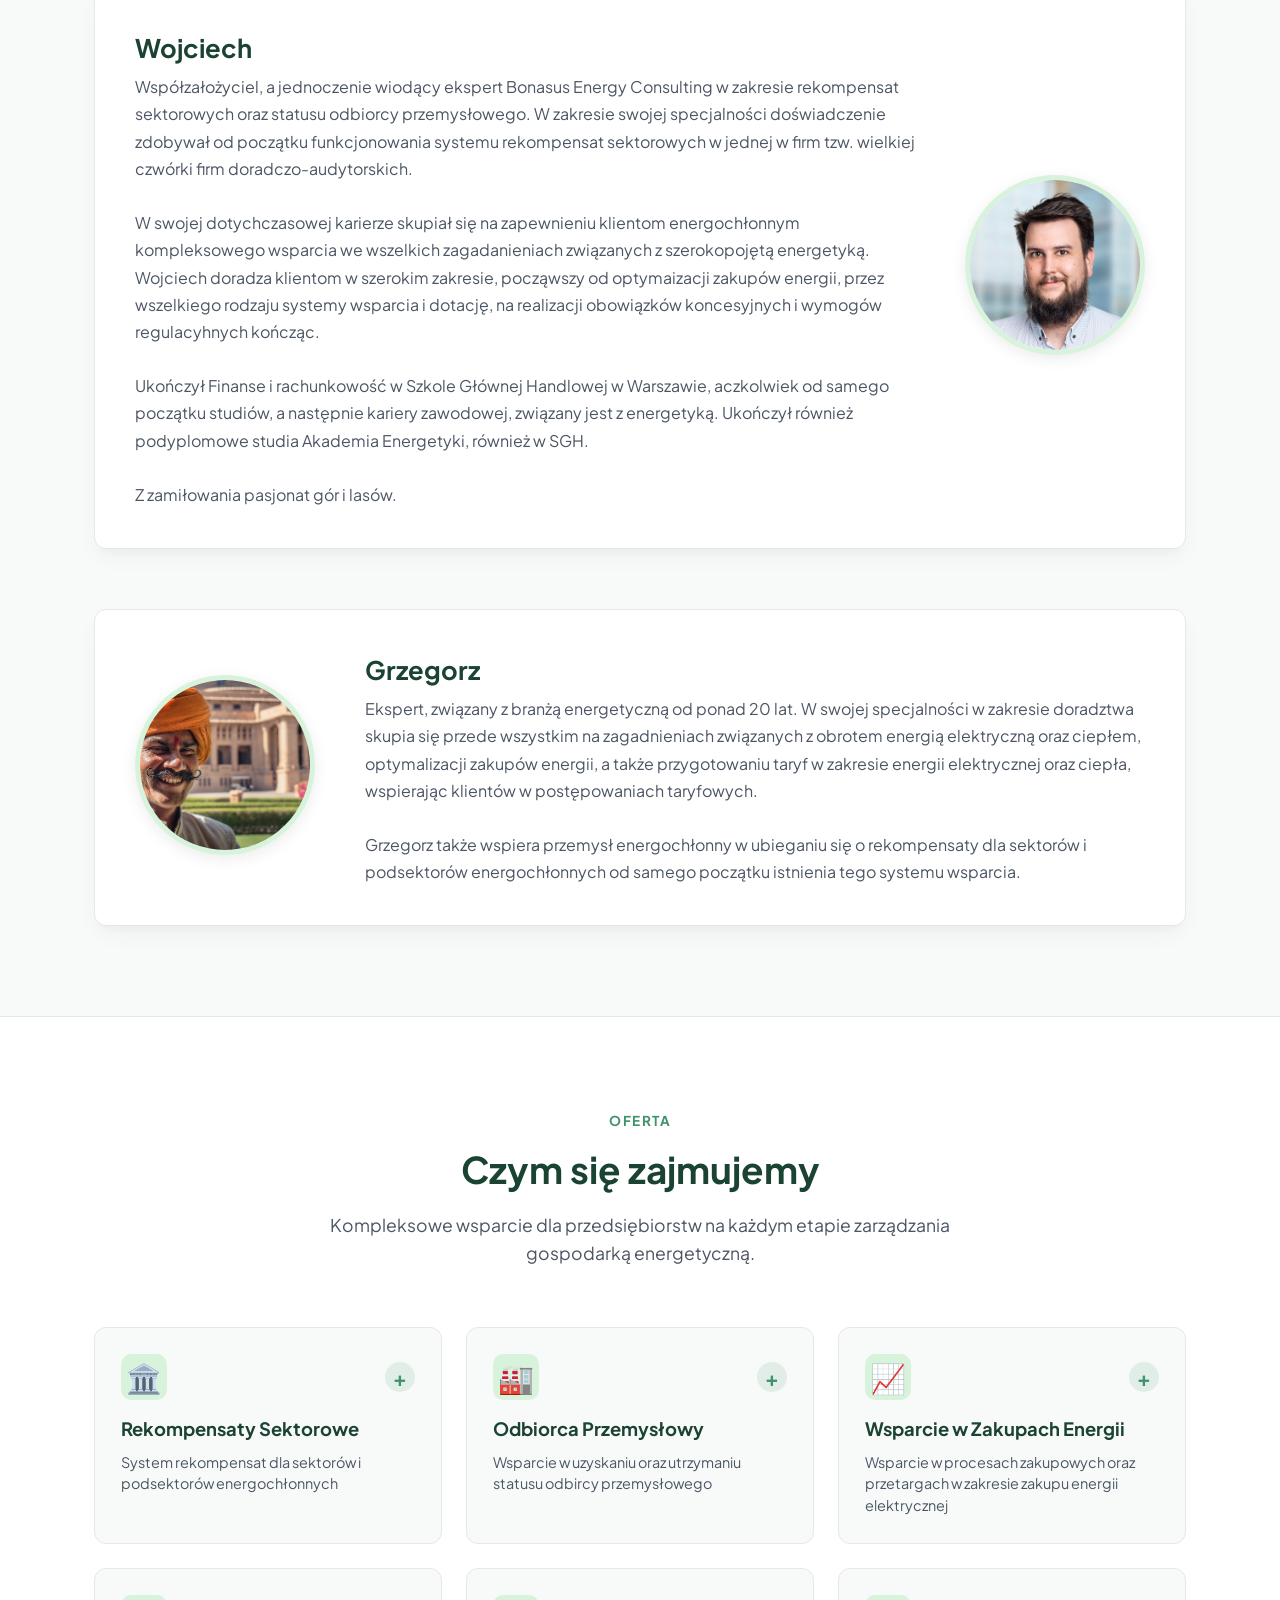
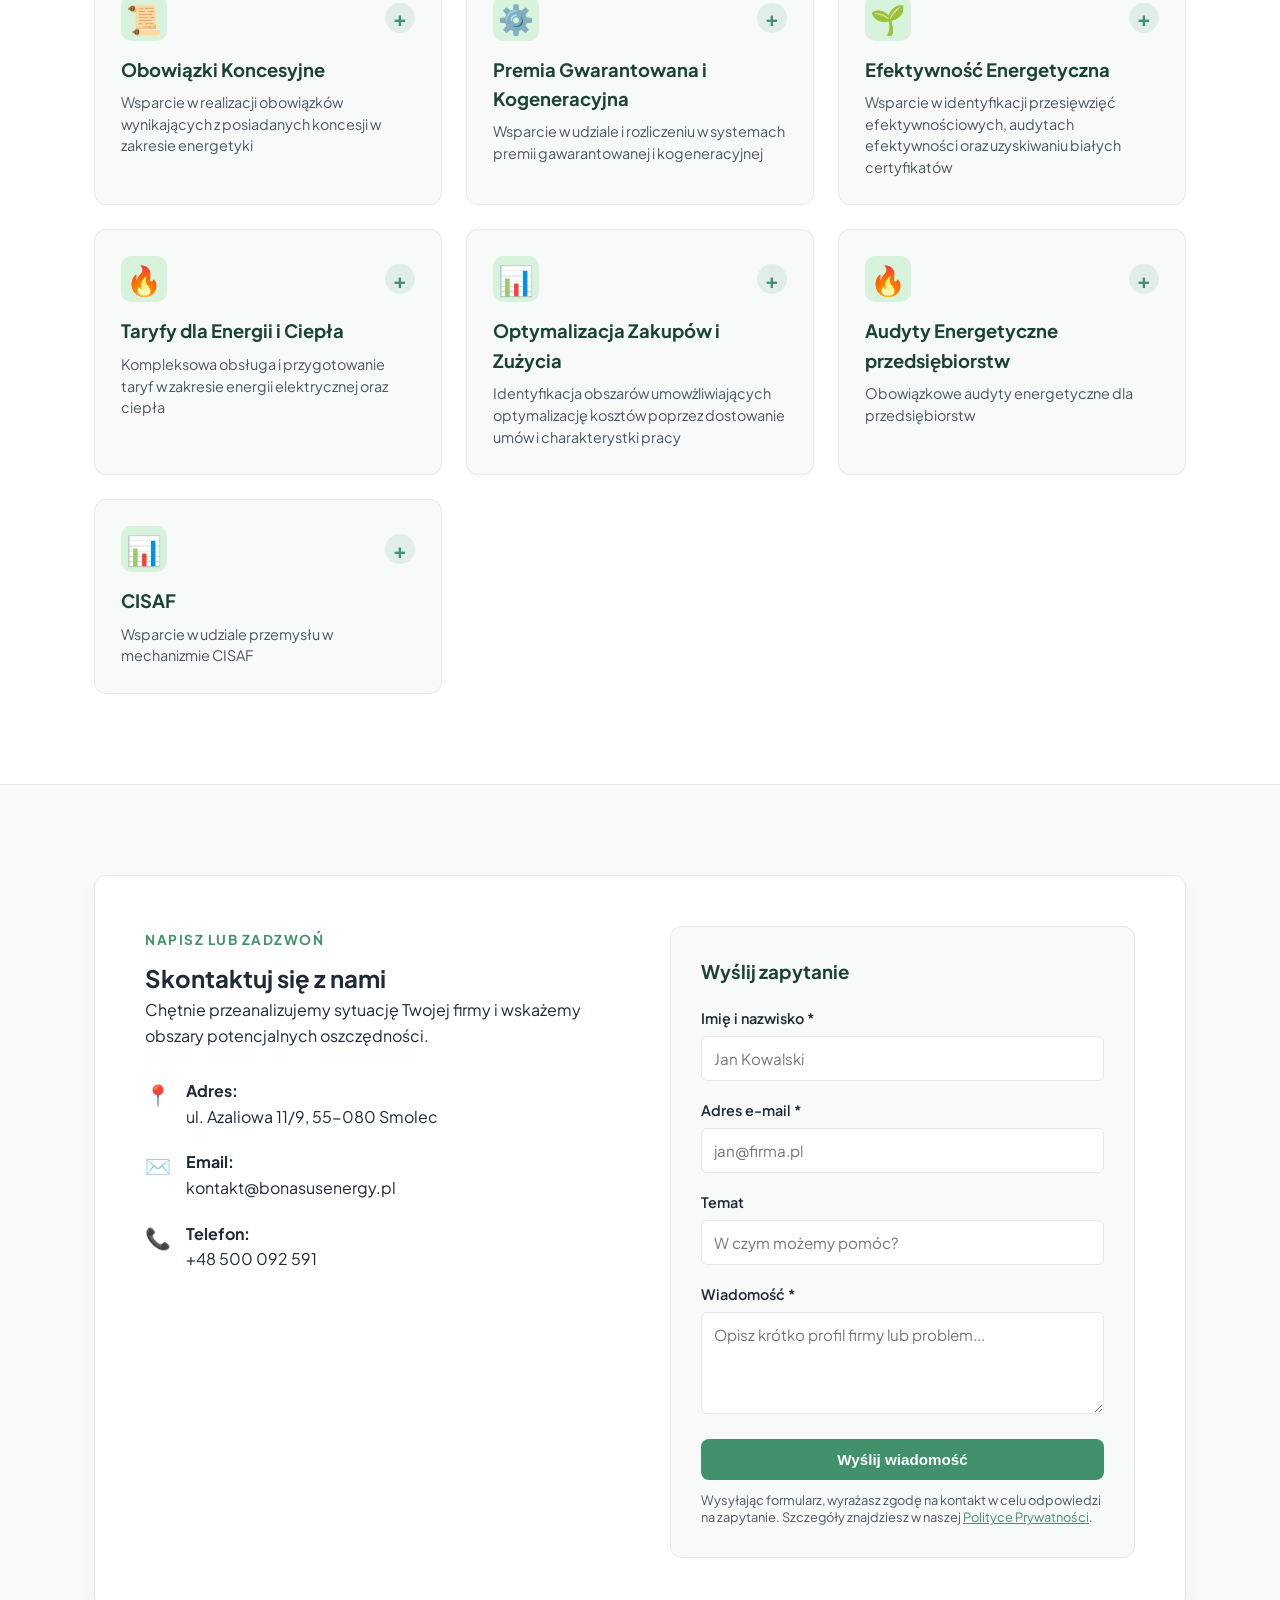
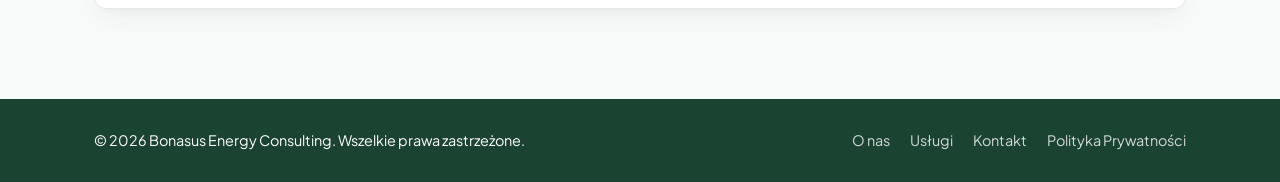
==== commit 7fc0a913: "Big one" ====
--- a/index.html
+++ b/index.html
@@ -4,6 +4,10 @@
     <meta charset="UTF-8">
     <meta name="viewport" content="width=device-width, initial-scale=1.0">
     <title>Bonasus Consulting Energy – Doradztwo i Optymalizacja</title>
+    
+    <!-- Favicon (ikona w karcie) -->
+    <link rel="icon" type="image/png" href="photos/favicon.png">
+
     <link rel="preconnect" href="https://fonts.googleapis.com">
     <link rel="preconnect" href="https://fonts.gstatic.com" crossorigin>
     <link href="https://fonts.googleapis.com/css2?family=Plus+Jakarta+Sans:wght@400;500;600;700;800&display=swap" rel="stylesheet">
@@ -33,7 +37,7 @@
             <p id="hero-desc">Pomagamy przedsiębiorstwom w audytach, pozyskiwaniu rekompensat sektorowych, taryfach i optymalnym doborze źródeł energii.</p>
             <div class="hero-buttons">
                 <a href="#uslugi" class="btn btn-primary">Poznaj nasze usługi</a>
-                <a href="#kontakt" class="btn btn-secondary">Skonsultuj problem</a>
+                <a href="#kontakt" class="btn btn-secondary">Skontaktuj się z nami</a>
             </div>
         </div>
     </section>
@@ -51,7 +55,7 @@
                 <!-- Kuba: Lewo -->
                 <article class="team-card">
                     <div class="team-image-wrapper">
-                        <img src="https://images.unsplash.com/photo-1560250097-0b93528c311a?w=400&h=400&fit=crop&crop=face" alt="Kuba" class="team-avatar">
+                        <img src="photos/Ja.jfif" alt="Kuba" class="team-avatar">
                     </div>
                     <div class="team-info">
                         <h3>Kuba</h3>
@@ -60,10 +64,10 @@
                     </div>
                 </article>
 
-                <!-- Wojtek: Prawo -->
+                <!-- Wojciech: Prawo -->
                 <article class="team-card">
                     <div class="team-image-wrapper">
-                        <img src="https://images.unsplash.com/photo-1519085360753-af0119f7cbe7?w=400&h=400&fit=crop&crop=face" alt="Wojtek" class="team-avatar">
+                        <img src="photos/Wojtek.jfif" alt="Wojtek" class="team-avatar">
                     </div>
                     <div class="team-info">
                         <h3>Wojtek</h3>
@@ -75,7 +79,7 @@
                 <!-- Grzegorz: Lewo -->
                 <article class="team-card">
                     <div class="team-image-wrapper">
-                        <img src="https://images.unsplash.com/photo-1507003211169-0a1dd7228f2d?w=400&h=400&fit=crop&crop=face" alt="Grzegorz" class="team-avatar">
+                        <img src="photos/grzegorz.jpg" alt="Grzegorz" class="team-avatar">
                     </div>
                     <div class="team-info">
                         <h3>Grzegorz</h3>
@@ -97,66 +101,7 @@
             </div>
 
             <div class="services-grid" id="services-container">
-                <div class="service-card">
-                    <div class="service-icon">🏛️</div>
-                    <h3>Rekompensaty Sektorowe</h3>
-                    <p>Weryfikacja uprawnień, przygotowanie kompletnych wniosków i reprezentacja przed organami w procesie zwrotu kosztów pośrednich emisji.</p>
-                </div>
-
-                <div class="service-card">
-                    <div class="service-icon">🏭</div>
-                    <h3>Odbiorca Przemysłowy</h3>
-                    <p>Uzyskiwanie i utrzymanie statusu odbiorcy przemysłowego, dającego prawo do ulg w opłacie OZE, kogeneracyjnej i akcyzie.</p>
-                </div>
-
-                <div class="service-card">
-                    <div class="service-icon">📈</div>
-                    <h3>Wsparcie w Zakupach Energii</h3>
-                    <p>Opracowywanie strategii zakupowych na Towarowej Giełdzie Energii, przetargi na zakup energii elektrycznej i gazu.</p>
-                </div>
-
-                <div class="service-card">
-                    <div class="service-icon">📜</div>
-                    <h3>Obowiązki Koncesyjne</h3>
-                    <p>Kompleksowa obsługa spraw przed Urzędem Regulacji Energetyki (URE), sprawozdawczość oraz doradztwo regulacyjne.</p>
-                </div>
-
-                <div class="service-card">
-                    <div class="service-icon">⚙️</div>
-                    <h3>Premia Gwarantowana i Kogeneracyjna</h3>
-                    <p>Wsparcie w systemach wsparcia dla instalacji kogeneracyjnych – kalkulacje, aplikacje i rozliczanie premii.</p>
-                </div>
-
-                <div class="service-card featured">
-                    <div class="service-icon">🌱</div>
-                    <h3>Efektywność Energetyczna</h3>
-                    <p>Działania zmierzające do trwałego obniżenia zużycia energii w obiektach i instalacjach:</p>
-                    <ul class="service-subitems">
-                        <li>Audyty Energetyczne przedsiębiorstw (ustawowe)</li>
-                        <li>Wdrożenia i audyty w standardzie CISAF</li>
-                    </ul>
-                </div>
-
-                <div class="service-card">
-                    <div class="service-icon">🔥</div>
-                    <h3>Taryfy dla Energii i Ciepła</h3>
-                    <p>Kalkulacja i zatwierdzanie taryf przed URE dla operatorów systemów dystrybucyjnych i przedsiębiorstw obrotu.</p>
-                    <ul class="service-subitems">
-                        <li>Dystrybucja i obrót</li>
-                        <li>Taryfy ciepłownicze</li>
-                    </ul>
-                </div>
-
-                <div class="service-card featured">
-                    <div class="service-icon">📊</div>
-                    <h3>Optymalizacja Zakupów i Zużycia</h3>
-                    <p>Bieżący monitoring i redukcja kosztów stałych na fakturach dystrybucyjnych:</p>
-                    <ul class="service-subitems">
-                        <li>Analiza i audyt umów dystrybucyjnych</li>
-                        <li>Optymalizacja mocy zamówionej oraz kompensacja mocy biernej</li>
-                        <li>Audyt i procedura zmiany sprzedawcy</li>
-                    </ul>
-                </div>
+                <!-- Generowane dynamicznie przez script.js -->
             </div>
         </div>
     </section>
@@ -175,29 +120,34 @@
                             <span class="icon">📍</span>
                             <div>
                                 <strong>Adres:</strong>
-                                <p id="contact-address">ul. Przykładowa 12, 00-001 Warszawa</p>
+                                <p id="contact-address">ul. Azaliowa 11/9, 55-080 Smolec</p>
                             </div>
                         </div>
                         <div class="detail-item">
                             <span class="icon">✉️</span>
                             <div>
                                 <strong>Email:</strong>
-                                <p id="contact-email">kontakt@twojadomena.pl</p>
+                                <p id="contact-email">kontakt@bonasusenergy.pl</p>
                             </div>
                         </div>
                         <div class="detail-item">
                             <span class="icon">📞</span>
                             <div>
                                 <strong>Telefon:</strong>
-                                <p id="contact-phone">+48 123 456 789</p>
+                                <p id="contact-phone">+48 500 092 591</p>
                             </div>
                         </div>
                     </div>
                 </div>
 
                 <form class="contact-form" id="contact-form">
-                     <h3>Wyślij zapytanie</h3>
+                    <h3>Wyślij zapytanie</h3>
     
+                    <!-- Honeypot (niewidoczna pułapka na spam boty) -->
+                    <div style="position: absolute; left: -9999px; top: -9999px;" aria-hidden="true">
+                        <input type="text" name="b_check_trap" tabindex="-1" autocomplete="off">
+                    </div>
+
                     <div class="form-group">
                         <label for="name">Imię i nazwisko *</label>
                         <input type="text" id="name" name="name" required placeholder="Jan Kowalski">
@@ -215,30 +165,51 @@
                         <textarea id="message" name="message" rows="4" required placeholder="Opisz krótko profil firmy lub problem..."></textarea>
                     </div>
 
-                        <!-- Kontener na komunikaty sukcesu/błędu -->
                     <div id="form-feedback" class="form-feedback"></div>
 
                     <button type="submit" id="btn-submit" class="btn btn-primary btn-block">Wyślij wiadomość</button>
 
-                        <!-- Niewidoczne pole-pułapka na boty (Honeypot) -->
-                    <div style="position: absolute; left: -9999px; top: -9999px;" aria-hidden="true">
-                        <input type="text" name="company_website_check" tabindex="-1" autocomplete="off">
-                    </div>
+                    <p class="form-rodo-note">
+                        Wysyłając formularz, wyrażasz zgodę na kontakt w celu odpowiedzi na zapytanie. Szczegóły znajdziesz w naszej <a href="polityka-prywatnosci.html" target="_blank">Polityce Prywatności</a>.
+                    </p>
                 </form>
+            </div>
+        </div>
     </section>
 
     <!-- STOPKA -->
     <footer class="footer">
         <div class="container footer-content">
-            <p>&copy; 2025 Bonasus Consulting Energy. Wszelkie prawa zastrzeżone.</p>
+            <p>&copy; 2026 Bonasus Energy Consulting. Wszelkie prawa zastrzeżone.</p>
             <div class="footer-links">
                 <a href="#o-nas">O nas</a>
                 <a href="#uslugi">Usługi</a>
                 <a href="#kontakt">Kontakt</a>
+                <a href="polityka-prywatnosci.html">Polityka Prywatności</a>
             </div>
         </div>
     </footer>
 
-    <script src="script.js?v=2"></script>
+    <!-- BANER PLIKÓW COOKIE -->
+    <aside id="cookie-banner" class="cookie-banner" style="display: none;" aria-label="Zgoda na pliki cookies">
+        <div class="cookie-container">
+            <div class="cookie-info">
+                <div class="cookie-badge">🍪</div>
+                <div class="cookie-text">
+                    <h4>Szanujemy Twoją prywatność</h4>
+                    <p>
+                        Używamy plików cookies i technologii lokalnych, aby zapewnić prawidłowe działanie serwisu oraz szybkie ładowanie oferty. Szczegóły znajdziesz w naszej 
+                        <a href="polityka-prywatnosci.html" target="_blank">Polityce Prywatności</a>.
+                    </p>
+                </div>
+            </div>
+            <div class="cookie-buttons">
+                <button type="button" id="btn-cookie-reject" class="btn-cookie btn-cookie-secondary">Tylko niezbędne</button>
+                <button type="button" id="btn-cookie-accept" class="btn-cookie btn-cookie-primary">Zaakceptuj wszystkie</button>
+            </div>
+        </div>
+    </aside>
+
+    <script src="script.js?v=3"></script>
 </body>
 </html>
--- a/style.css
+++ b/style.css
@@ -1,17 +1,17 @@
 /* ==========================================================================
-   1. ZMIENNE KOLORYSTYCZNE (PALETA ZIELONA - MOŻESZ JE DOWOLNIE ZMIENIAĆ)
+   1. ZMIENNE KOLORYSTYCZNE (PALETA ZIELONA)
    ========================================================================== */
 :root {
-    --primary: #1b4332;         /* Głęboka, elegancka zieleń bazowa */
-    --primary-light: #2d6a4f;   /* Jaśniejsza zieleń do nagłówków / hoverów */
-    --accent: #40916c;          /* Akcentowa zieleń (przyciski, ikony) */
-    --accent-glow: #d8f3dc;     /* Bardzo jasna zieleń (tła badge'y, subtelne ramki) */
+    --primary: #1b4332;
+    --primary-light: #2d6a4f;
+    --accent: #40916c;
+    --accent-glow: #d8f3dc;
     
-    --bg-main: #f8faf9;         /* Bardzo delikatne, czyste tło strony */
-    --bg-card: #ffffff;         /* Białe tło kart */
-    --text-dark: #1f2937;       /* Kolor głównego tekstu */
-    --text-muted: #4b5563;      /* Stonowany kolor opisów */
-    --border-color: #e5e7eb;    /* Kolor obramowań */
+    --bg-main: #f8faf9;
+    --bg-card: #ffffff;
+    --text-dark: #1f2937;
+    --text-muted: #4b5563;
+    --border-color: #e5e7eb;
     
     --font-family: 'Plus Jakarta Sans', sans-serif;
     --radius: 12px;
@@ -232,26 +232,16 @@
     gap: 16px;
 }
 
-.hero::after {
-    content: '';
-    position: absolute;
-    bottom: 0;
-    left: 0;
-    width: 100%;
-    height: 3px;
-    background: linear-gradient(90deg, transparent, var(--accent), transparent);
-}
-
-/* ==========================================================================
-   6. O NAS: ZDJĘCIA W OKRĘGACH NAPRZEMIENNIE (LEWO / PRAWO / LEWO)
+/* ==========================================================================
+   6. O NAS (ZESPÓŁ)
    ========================================================================== */
 .team-section {
-    background-color: var(--bg-main); /* #f8faf9 */
+    background-color: var(--bg-main);
     position: relative;
     z-index: 1;
 }
 
-   .team-list {
+.team-list {
     display: flex;
     flex-direction: column;
     gap: 60px;
@@ -268,7 +258,6 @@
     box-shadow: var(--shadow);
 }
 
-/* Co drugi element odwraca kolejność (zdjęcie po prawej) */
 .team-card:nth-child(even) {
     flex-direction: row-reverse;
 }
@@ -277,7 +266,6 @@
     flex-shrink: 0;
 }
 
-/* Okrągłe zdjęcie z obramowaniem w kolorze akcentu */
 .team-avatar {
     width: 180px;
     height: 180px;
@@ -307,7 +295,7 @@
 }
 
 /* ==========================================================================
-   7. USŁUGI (SIATKA 3-KOLUMNOWA Z GÓRNYM SPOTLIGHTEM NA 3 KOLUMNY)
+   7. USŁUGI (3 KOLUMNY + ROZSZERZENIE NA GÓRĘ)
    ========================================================================== */
 .services-section {
     background-color: #ffffff;
@@ -322,7 +310,6 @@
     align-items: stretch;
 }
 
-/* DOMYŚLNY WYGLĄD ZWYKŁEJ KARTY (1 KOLUMNA) */
 .service-card {
     background: var(--bg-main);
     border: 1px solid var(--border-color);
@@ -387,17 +374,13 @@
     line-height: 1.5;
 }
 
-/* UKRYTE SZCZEGÓŁY W ZWYKŁYM STANIE */
 .service-extra {
     display: none;
 }
 
-/* ==========================================================================
-   STAN AKTYWNY (KARTA PRZENIESIONA NA SAMĄ GÓRĘ I ROZSZERZONA NA 3 KOLUMNY)
-   ========================================================================== */
 .service-card.expanded {
-    order: -1; /* Pcha kartę na sam początek siatki */
-    grid-column: 1 / -1; /* Rozszerza na pełną szerokość 3 kolumn */
+    order: -1;
+    grid-column: 1 / -1;
     background: #ffffff;
     border: 2px solid var(--accent);
     box-shadow: var(--shadow-hover);
@@ -433,7 +416,7 @@
     padding: 0;
     margin: 0 0 16px 0;
     display: grid;
-    grid-template-columns: 1fr 1fr; /* Podpunkty w 2 estetycznych kolumnach */
+    grid-template-columns: 1fr 1fr;
     gap: 8px 16px;
 }
 
@@ -464,9 +447,6 @@
     }
 }
 
-/* ==========================================================================
-   RESPONSYWNOŚĆ (TABLET I SMARTFON)
-   ========================================================================== */
 @media (max-width: 992px) {
     .services-grid {
         grid-template-columns: repeat(2, 1fr);
@@ -477,21 +457,18 @@
     .services-grid {
         grid-template-columns: 1fr;
     }
-
     .service-card.expanded {
         display: flex;
         flex-direction: column;
         gap: 18px;
         padding: 24px;
     }
-
     .service-card.expanded .service-extra {
         border-left: none;
         border-top: 1px dashed var(--border-color);
         padding-left: 0;
         padding-top: 18px;
     }
-
     .service-subitems {
         grid-template-columns: 1fr;
     }
@@ -598,8 +575,20 @@
     border: 1px solid #fecaca;
 }
 
-/* ==========================================================================
-   9. STOPKA I RESPONSYWNOŚĆ (MOBILE)
+.form-rodo-note {
+    font-size: 0.8rem;
+    color: var(--text-muted);
+    margin-top: 12px;
+    line-height: 1.4;
+}
+
+.form-rodo-note a {
+    color: var(--accent);
+    text-decoration: underline;
+}
+
+/* ==========================================================================
+   9. STOPKA
    ========================================================================== */
 .footer {
     background: var(--primary);
@@ -639,21 +628,264 @@
     .hero h1 {
         font-size: 2.1rem;
     }
-    
     .team-card, 
     .team-card:nth-child(even) {
         flex-direction: column;
         text-align: center;
         padding: 30px 20px;
     }
-
     .nav-links {
-        display: none; /* w prostej wersji ukryte na telefonie */
-    }
-
+        display: none;
+    }
     .footer-content {
         flex-direction: column;
         gap: 15px;
         text-align: center;
     }
+}
+
+/* ==========================================================================
+   10. BANER COOKIES
+   ========================================================================== */
+.cookie-banner {
+    position: fixed;
+    bottom: 24px;
+    left: 50%;
+    transform: translateX(-50%) translateY(30px);
+    width: calc(100% - 40px);
+    max-width: 900px;
+    background: #ffffff;
+    border: 1px solid var(--border-color);
+    border-radius: var(--radius);
+    box-shadow: 0 16px 36px rgba(0, 0, 0, 0.16);
+    padding: 20px 26px;
+    z-index: 99999;
+    opacity: 0;
+    transition: opacity 0.35s ease, transform 0.35s ease;
+}
+
+.cookie-banner.visible {
+    opacity: 1;
+    transform: translateX(-50%) translateY(0);
+}
+
+.cookie-container {
+    display: flex;
+    align-items: center;
+    justify-content: space-between;
+    gap: 24px;
+}
+
+.cookie-info {
+    display: flex;
+    align-items: flex-start;
+    gap: 14px;
+}
+
+.cookie-badge {
+    font-size: 1.6rem;
+    line-height: 1;
+    flex-shrink: 0;
+}
+
+.cookie-text h4 {
+    font-size: 1rem;
+    color: var(--primary);
+    margin-bottom: 4px;
+    font-weight: 700;
+}
+
+.cookie-text p {
+    font-size: 0.86rem;
+    color: var(--text-muted);
+    line-height: 1.45;
+    margin: 0;
+}
+
+.cookie-text a {
+    color: var(--accent);
+    text-decoration: underline;
+}
+
+.cookie-buttons {
+    display: flex;
+    align-items: center;
+    gap: 10px;
+    flex-shrink: 0;
+}
+
+.btn-cookie {
+    padding: 9px 16px;
+    border-radius: 6px;
+    font-size: 0.86rem;
+    font-weight: 600;
+    cursor: pointer;
+    transition: all 0.2s ease;
+    white-space: nowrap;
+    border: none;
+    font-family: inherit;
+}
+
+.btn-cookie-primary {
+    background-color: var(--accent);
+    color: #ffffff;
+}
+
+.btn-cookie-primary:hover {
+    background-color: var(--primary-light);
+}
+
+.btn-cookie-secondary {
+    background-color: transparent;
+    color: var(--text-dark);
+    border: 1px solid var(--border-color);
+}
+
+.btn-cookie-secondary:hover {
+    background-color: #f1f5f3;
+}
+
+@media (max-width: 768px) {
+    .cookie-banner {
+        bottom: 15px;
+        width: calc(100% - 30px);
+        padding: 16px;
+    }
+    .cookie-container {
+        flex-direction: column;
+        gap: 16px;
+        align-items: stretch;
+    }
+    .cookie-buttons {
+        flex-direction: column-reverse;
+        width: 100%;
+    }
+    .btn-cookie {
+        width: 100%;
+        text-align: center;
+        padding: 12px;
+    }
+}
+
+/* ==========================================================================
+   BANER COOKIES
+   ========================================================================== */
+.cookie-banner {
+    position: fixed;
+    bottom: 24px;
+    left: 50%;
+    transform: translateX(-50%) translateY(30px);
+    width: calc(100% - 40px);
+    max-width: 900px;
+    background: #ffffff;
+    border: 1px solid var(--border-color);
+    border-radius: var(--radius);
+    box-shadow: 0 16px 36px rgba(0, 0, 0, 0.16);
+    padding: 20px 26px;
+    z-index: 99999;
+    opacity: 0;
+    transition: opacity 0.35s ease, transform 0.35s ease;
+}
+
+.cookie-banner.visible {
+    opacity: 1;
+    transform: translateX(-50%) translateY(0);
+}
+
+.cookie-container {
+    display: flex;
+    align-items: center;
+    justify-content: space-between;
+    gap: 24px;
+}
+
+.cookie-info {
+    display: flex;
+    align-items: flex-start;
+    gap: 14px;
+}
+
+.cookie-badge {
+    font-size: 1.6rem;
+    line-height: 1;
+    flex-shrink: 0;
+}
+
+.cookie-text h4 {
+    font-size: 1rem;
+    color: var(--primary);
+    margin-bottom: 4px;
+    font-weight: 700;
+}
+
+.cookie-text p {
+    font-size: 0.86rem;
+    color: var(--text-muted);
+    line-height: 1.45;
+    margin: 0;
+}
+
+.cookie-text a {
+    color: var(--accent);
+    text-decoration: underline;
+}
+
+.cookie-buttons {
+    display: flex;
+    align-items: center;
+    gap: 10px;
+    flex-shrink: 0;
+}
+
+.btn-cookie {
+    padding: 9px 16px;
+    border-radius: 6px;
+    font-size: 0.86rem;
+    font-weight: 600;
+    cursor: pointer;
+    transition: all 0.2s ease;
+    white-space: nowrap;
+    border: none;
+    font-family: inherit;
+}
+
+.btn-cookie-primary {
+    background-color: var(--accent);
+    color: #ffffff;
+}
+
+.btn-cookie-primary:hover {
+    background-color: var(--primary-light);
+}
+
+.btn-cookie-secondary {
+    background-color: transparent;
+    color: var(--text-dark);
+    border: 1px solid var(--border-color);
+}
+
+.btn-cookie-secondary:hover {
+    background-color: #f1f5f3;
+}
+
+@media (max-width: 768px) {
+    .cookie-banner {
+        bottom: 15px;
+        width: calc(100% - 30px);
+        padding: 16px;
+    }
+    .cookie-container {
+        flex-direction: column;
+        gap: 16px;
+        align-items: stretch;
+    }
+    .cookie-buttons {
+        flex-direction: column-reverse;
+        width: 100%;
+    }
+    .btn-cookie {
+        width: 100%;
+        text-align: center;
+        padding: 12px;
+    }
 }
